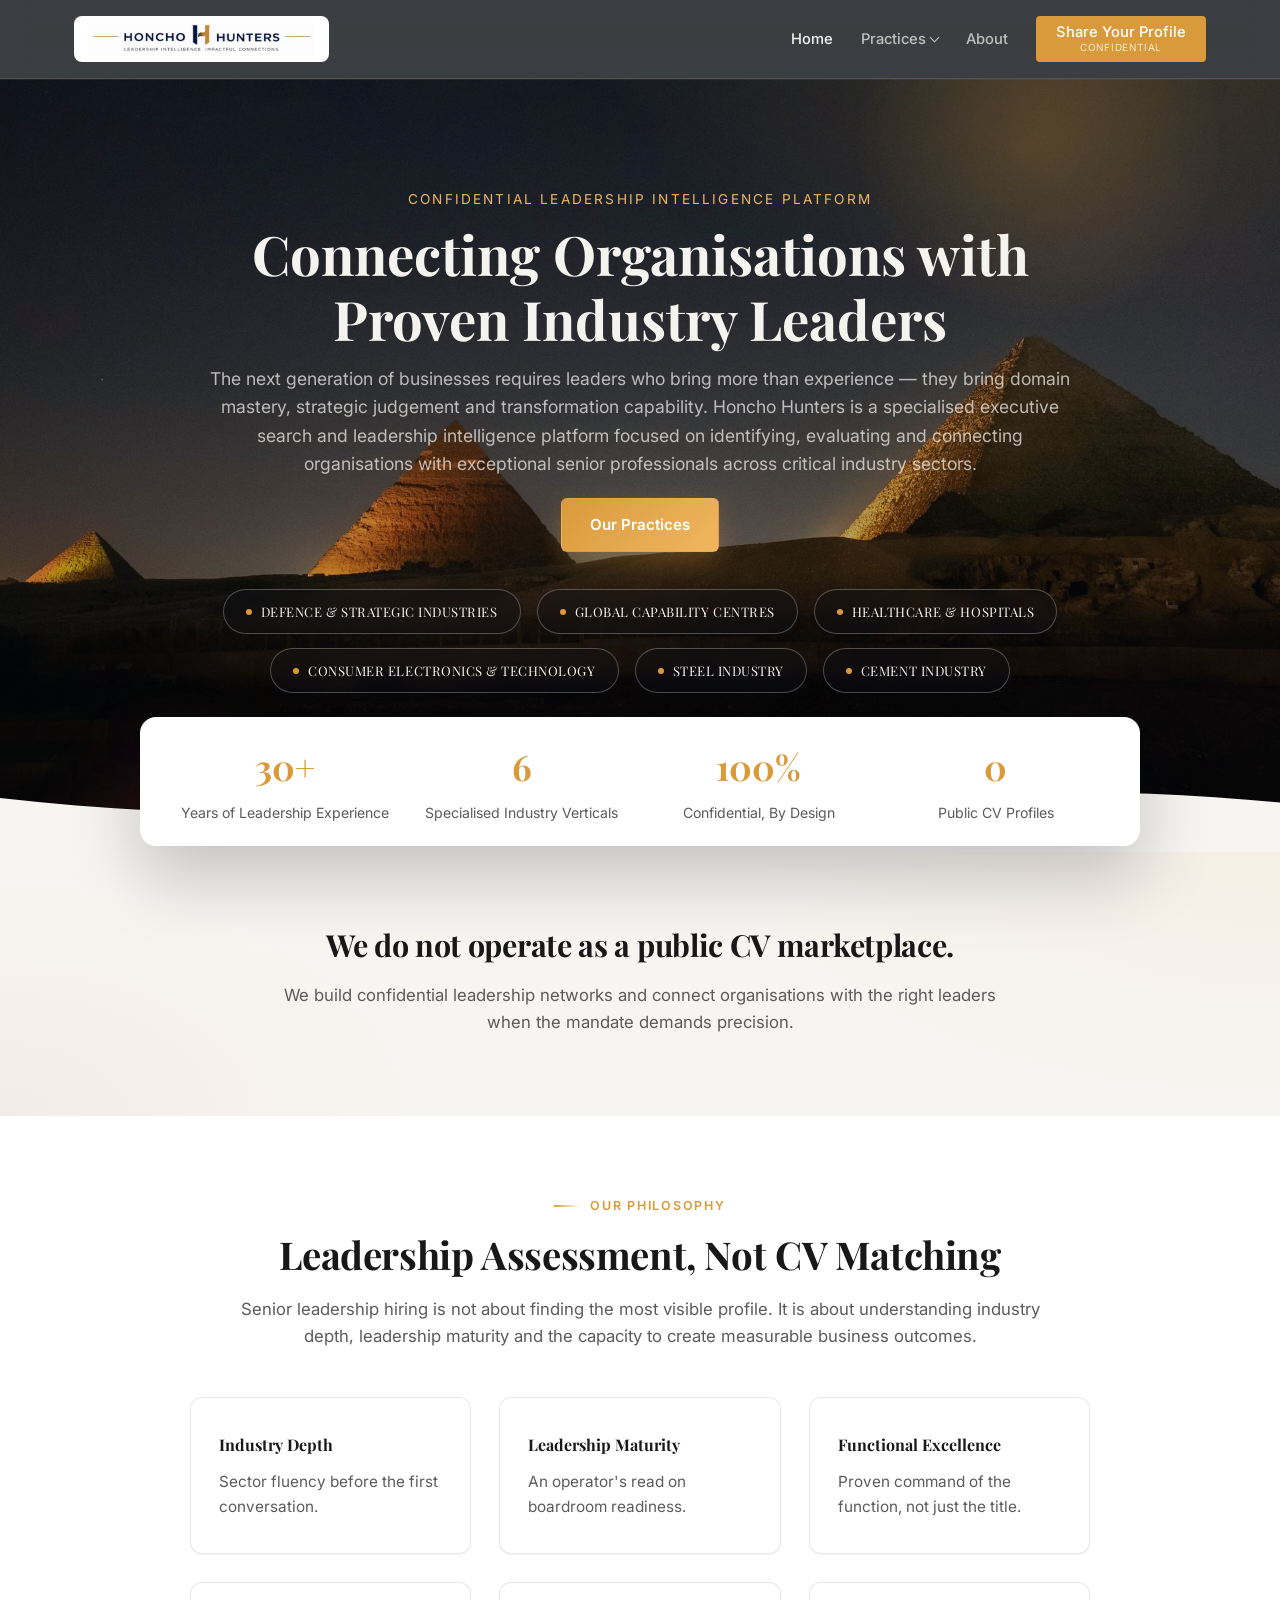
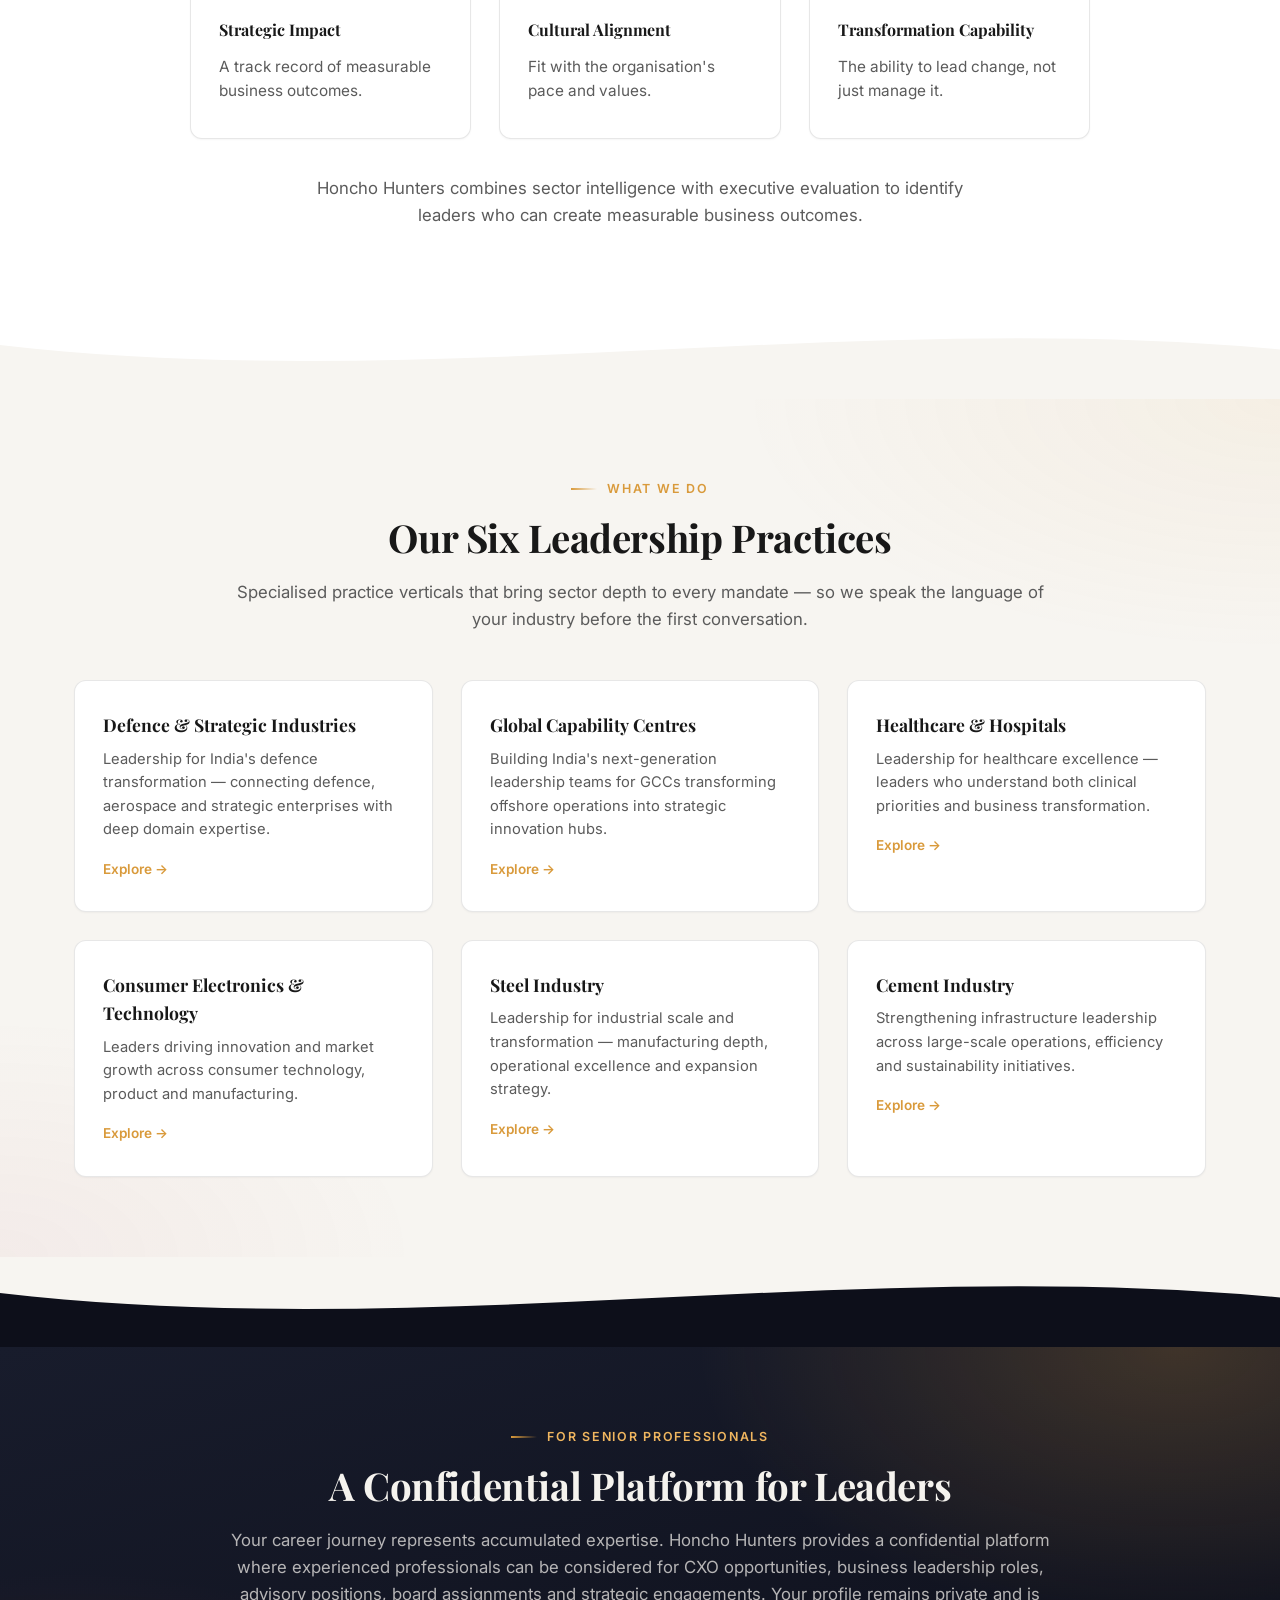
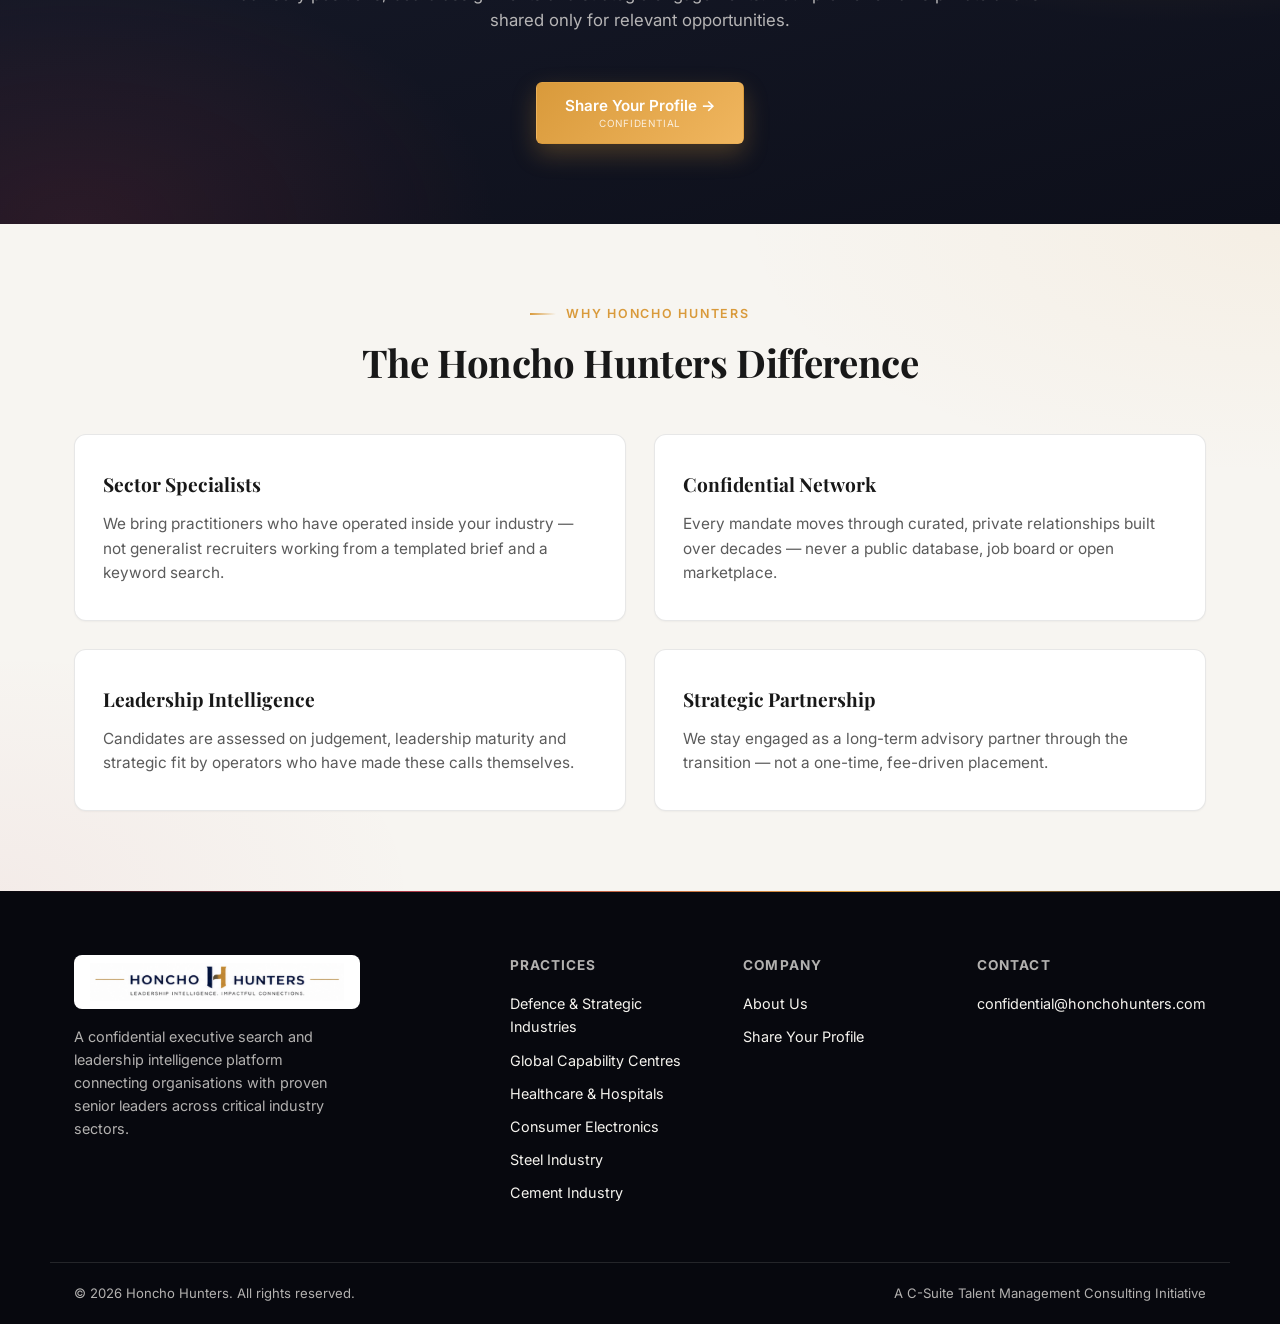
==== index.html @ 1fc9b892 "Shorten title tags and meta descriptions sitewide for SEO Bing Webmaster Tools flagged the homepage " ====
<!DOCTYPE html>
<html lang="en">
<head>
  <meta charset="UTF-8" />
  <meta name="viewport" content="width=device-width, initial-scale=1.0" />
  <link rel="icon" type="image/png" href="/assets/images/favicon.png" />

  <title>Honcho Hunters | Executive Search & Leadership Intelligence</title>
  <meta name="description" content="Confidential executive search connecting organisations with proven senior leaders across Defence, GCC, Healthcare, Consumer Electronics, Steel and Cement." />
  <meta name="robots" content="index, follow" />
  <link rel="canonical" href="https://honchohunters.com/" />

  <meta property="og:type" content="website" />
  <meta property="og:site_name" content="Honcho Hunters" />
  <meta property="og:title" content="Honcho Hunters | Confidential Leadership Intelligence Platform" />
  <meta property="og:description" content="Connecting organisations with proven industry leaders across Defence, GCC, Healthcare, Consumer Electronics, Steel and Cement." />
  <meta property="og:url" content="https://honchohunters.com/" />
  <meta property="og:image" content="https://honchohunters.com/assets/images/logo.png" />
  <meta property="og:locale" content="en_IN" />

  <meta name="twitter:card" content="summary_large_image" />
  <meta name="twitter:title" content="Honcho Hunters | Confidential Leadership Intelligence Platform" />
  <meta name="twitter:description" content="Connecting organisations with proven industry leaders across Defence, GCC, Healthcare, Consumer Electronics, Steel and Cement." />
  <meta name="twitter:image" content="https://honchohunters.com/assets/images/logo.png" />

  <link rel="stylesheet" href="/assets/css/style.css" />
  <link rel="preconnect" href="https://fonts.googleapis.com" />
  <link rel="preconnect" href="https://fonts.gstatic.com" crossorigin />
  <link href="https://fonts.googleapis.com/css2?family=Inter:wght@400;500;600&family=Playfair+Display:wght@700&display=swap" rel="stylesheet" />
  <link rel="preload" as="image" href="/assets/images/Home-bg.jpg" fetchpriority="high" />
</head>
<body>

  <!-- NAV -->
  <nav class="nav" role="navigation" aria-label="Main navigation">
    <div class="nav__inner">
      <a class="nav__logo" href="/"><img src="/assets/images/logo.png" alt="Honcho Hunters — Leadership Intelligence. Impactful Connections." class="nav__logo-img" /></a>
      <ul class="nav__links">
        <li><a href="/" class="is-active">Home</a></li>
        <li class="nav__dropdown">
          <button type="button" class="nav__dropdown-toggle" aria-haspopup="true" aria-expanded="false">Practices</button>
          <ul class="nav__dropdown-menu">
            <li><a href="/defence/">Defence</a></li>
            <li><a href="/gcc/">GCC</a></li>
            <li><a href="/healthcare/">Healthcare</a></li>
            <li><a href="/consumer-electronics/">Consumer Electronics</a></li>
            <li><a href="/steel/">Steel</a></li>
            <li><a href="/cement/">Cement</a></li>
          </ul>
        </li>
        <li><a href="/about/">About</a></li>
        <li><a href="/engage/" class="nav__cta">Share Your Profile<span class="nav__cta-sub">Confidential</span></a></li>
      </ul>
      <button class="nav__hamburger" aria-label="Toggle menu" aria-expanded="false">
        <span></span><span></span><span></span>
      </button>
    </div>
  </nav>

  <!-- HERO -->
  <section class="hero hero--home">
    <div class="hero__bg" style="background-image:url('/assets/images/Home-bg.jpg')"></div>
    <div class="hero__orb hero__orb--1"></div>
    <div class="hero__orb hero__orb--2"></div>
    <div class="container">
      <p class="hero__eyebrow">Confidential Leadership Intelligence Platform</p>
      <h1 class="hero__title">Connecting Organisations with Proven Industry Leaders</h1>
      <p class="hero__subtitle">
        The next generation of businesses requires leaders who bring more than experience — they bring domain mastery, strategic judgement and transformation capability. Honcho Hunters is a specialised executive search and leadership intelligence platform focused on identifying, evaluating and connecting organisations with exceptional senior professionals across critical industry sectors.
      </p>
      <div class="hero__actions">
        <a href="#practices" class="btn btn--primary">Our Practices</a>
      </div>
    </div>
    <span class="divider divider--home-curve"><svg viewBox="0 0 1440 100" preserveAspectRatio="none"><path d="M0,40 C480,95 960,0 1440,45 L1440,100 L0,100 Z"></path></svg></span>
  </section>

  <!-- VERTICALS MARQUEE -->
  <div class="marquee" aria-hidden="true">
    <div class="marquee__track">
      <span>Defence &amp; Strategic Industries</span>
      <span>Global Capability Centres</span>
      <span>Healthcare &amp; Hospitals</span>
      <span>Consumer Electronics &amp; Technology</span>
      <span>Steel Industry</span>
      <span>Cement Industry</span>
    </div>
  </div>

  <!-- HERO STATS BRIDGE -->
  <div class="hero-stats">
    <div class="stats">
      <div>
        <p class="stat__number">30+</p>
        <p class="stat__label">Years of Leadership Experience</p>
      </div>
      <div>
        <p class="stat__number">6</p>
        <p class="stat__label">Specialised Industry Verticals</p>
      </div>
      <div>
        <p class="stat__number">100%</p>
        <p class="stat__label">Confidential, By Design</p>
      </div>
      <div>
        <p class="stat__number">0</p>
        <p class="stat__label">Public CV Profiles</p>
      </div>
    </div>
  </div>

  <!-- POSITIONING STATEMENT -->
  <section class="section section--light">
    <div class="container" style="text-align:center;max-width:780px;">
      <p class="section-title" style="font-size:clamp(1.4rem,2.4vw,1.9rem);">
        We do not operate as a public CV marketplace.
      </p>
      <p class="section-body" style="margin:0 auto;">
        We build confidential leadership networks and connect organisations with the right leaders when the mandate demands precision.
      </p>
    </div>
  </section>

  <!-- PHILOSOPHY -->
  <section class="section section--card">
    <div class="container">
      <div class="section__header center">
        <p class="section-label">Our Philosophy</p>
        <h2 class="section-title">Leadership Assessment, Not CV Matching</h2>
        <p class="section-body" style="margin:0 auto;">
          Senior leadership hiring is not about finding the most visible profile. It is about understanding industry depth, leadership maturity and the capacity to create measurable business outcomes.
        </p>
      </div>
      <div class="grid grid--cols-3" style="max-width:900px;margin:0 auto;">
        <div class="card">
          <p class="card__title" style="font-size:1rem;">Industry Depth</p>
          <p class="card__body">Sector fluency before the first conversation.</p>
        </div>
        <div class="card">
          <p class="card__title" style="font-size:1rem;">Leadership Maturity</p>
          <p class="card__body">An operator's read on boardroom readiness.</p>
        </div>
        <div class="card">
          <p class="card__title" style="font-size:1rem;">Functional Excellence</p>
          <p class="card__body">Proven command of the function, not just the title.</p>
        </div>
        <div class="card">
          <p class="card__title" style="font-size:1rem;">Strategic Impact</p>
          <p class="card__body">A track record of measurable business outcomes.</p>
        </div>
        <div class="card">
          <p class="card__title" style="font-size:1rem;">Cultural Alignment</p>
          <p class="card__body">Fit with the organisation's pace and values.</p>
        </div>
        <div class="card">
          <p class="card__title" style="font-size:1rem;">Transformation Capability</p>
          <p class="card__body">The ability to lead change, not just manage it.</p>
        </div>
      </div>
      <p class="section-body" style="margin:36px auto 0;text-align:center;max-width:700px;">
        Honcho Hunters combines sector intelligence with executive evaluation to identify leaders who can create measurable business outcomes.
      </p>
    </div>
  </section>

  <span class="divider divider--card-to-light"><svg viewBox="0 0 1440 100" preserveAspectRatio="none"><path d="M0,40 C480,95 960,0 1440,45 L1440,100 L0,100 Z"></path></svg></span>

  <!-- SIX PRACTICES -->
  <section class="section section--light" id="practices">
    <div class="container">
      <div class="section__header center">
        <p class="section-label">What We Do</p>
        <h2 class="section-title">Our Six Leadership Practices</h2>
        <p class="section-body" style="margin:0 auto;">
          Specialised practice verticals that bring sector depth to every mandate — so we speak the language of your industry before the first conversation.
        </p>
      </div>
      <div class="grid grid--cols-3">
        <a class="practice-card" href="/defence/">
          <p class="practice-card__title">Defence &amp; Strategic Industries</p>
          <p class="practice-card__body">Leadership for India's defence transformation — connecting defence, aerospace and strategic enterprises with deep domain expertise.</p>
          <span class="practice-card__link">Explore →</span>
        </a>
        <a class="practice-card" href="/gcc/">
          <p class="practice-card__title">Global Capability Centres</p>
          <p class="practice-card__body">Building India's next-generation leadership teams for GCCs transforming offshore operations into strategic innovation hubs.</p>
          <span class="practice-card__link">Explore →</span>
        </a>
        <a class="practice-card" href="/healthcare/">
          <p class="practice-card__title">Healthcare &amp; Hospitals</p>
          <p class="practice-card__body">Leadership for healthcare excellence — leaders who understand both clinical priorities and business transformation.</p>
          <span class="practice-card__link">Explore →</span>
        </a>
        <a class="practice-card" href="/consumer-electronics/">
          <p class="practice-card__title">Consumer Electronics &amp; Technology</p>
          <p class="practice-card__body">Leaders driving innovation and market growth across consumer technology, product and manufacturing.</p>
          <span class="practice-card__link">Explore →</span>
        </a>
        <a class="practice-card" href="/steel/">
          <p class="practice-card__title">Steel Industry</p>
          <p class="practice-card__body">Leadership for industrial scale and transformation — manufacturing depth, operational excellence and expansion strategy.</p>
          <span class="practice-card__link">Explore →</span>
        </a>
        <a class="practice-card" href="/cement/">
          <p class="practice-card__title">Cement Industry</p>
          <p class="practice-card__body">Strengthening infrastructure leadership across large-scale operations, efficiency and sustainability initiatives.</p>
          <span class="practice-card__link">Explore →</span>
        </a>
      </div>
    </div>
  </section>

  <span class="divider divider--light-to-dark"><svg viewBox="0 0 1440 100" preserveAspectRatio="none"><path d="M0,40 C480,95 960,0 1440,45 L1440,100 L0,100 Z"></path></svg></span>

  <!-- FOR SENIOR PROFESSIONALS -->
  <section class="section section--dark color_dark">
    <div class="container">
      <div class="section__header center">
        <p class="section-label">For Senior Professionals</p>
        <h2 class="section-title">A Confidential Platform for Leaders</h2>
        <p class="section-body" style="margin:0 auto;">
          Your career journey represents accumulated expertise. Honcho Hunters provides a confidential platform where experienced professionals can be considered for CXO opportunities, business leadership roles, advisory positions, board assignments and strategic engagements. Your profile remains private and is shared only for relevant opportunities.
        </p>
      </div>
      <div style="text-align:center;">
        <a href="/engage/" class="btn btn--primary btn--stacked">Share Your Profile →<span class="btn__sub">Confidential</span></a>
      </div>
    </div>
  </section>

  <!-- DIFFERENCE -->
  <section class="section section--light">
    <div class="container">
      <div class="section__header center">
        <p class="section-label">Why Honcho Hunters</p>
        <h2 class="section-title">The Honcho Hunters Difference</h2>
      </div>
      <div class="grid grid--cols-2">
        <div class="card">
          <p class="card__title">Sector Specialists</p>
          <p class="card__body">We bring practitioners who have operated inside your industry — not generalist recruiters working from a templated brief and a keyword search.</p>
        </div>
        <div class="card">
          <p class="card__title">Confidential Network</p>
          <p class="card__body">Every mandate moves through curated, private relationships built over decades — never a public database, job board or open marketplace.</p>
        </div>
        <div class="card">
          <p class="card__title">Leadership Intelligence</p>
          <p class="card__body">Candidates are assessed on judgement, leadership maturity and strategic fit by operators who have made these calls themselves.</p>
        </div>
        <div class="card">
          <p class="card__title">Strategic Partnership</p>
          <p class="card__body">We stay engaged as a long-term advisory partner through the transition — not a one-time, fee-driven placement.</p>
        </div>
      </div>
    </div>
  </section>

  <!-- FOOTER -->
  <footer class="footer">
    <div class="footer__inner">
      <div class="footer__brand">
        <a class="nav__logo" href="/"><img src="/assets/images/logo.png" alt="Honcho Hunters — Leadership Intelligence. Impactful Connections." class="nav__logo-img" /></a>
        <p>A confidential executive search and leadership intelligence platform connecting organisations with proven senior leaders across critical industry sectors.</p>
      </div>
      <div class="footer__col">
        <h4>Practices</h4>
        <ul>
          <li><a href="/defence/">Defence &amp; Strategic Industries</a></li>
          <li><a href="/gcc/">Global Capability Centres</a></li>
          <li><a href="/healthcare/">Healthcare &amp; Hospitals</a></li>
          <li><a href="/consumer-electronics/">Consumer Electronics</a></li>
          <li><a href="/steel/">Steel Industry</a></li>
          <li><a href="/cement/">Cement Industry</a></li>
        </ul>
      </div>
      <div class="footer__col">
        <h4>Company</h4>
        <ul>
          <li><a href="/about/">About Us</a></li>
          <li><a href="/engage/">Share Your Profile</a></li>
        </ul>
      </div>
      <div class="footer__col">
        <h4>Contact</h4>
        <ul>
          <li><a href="mailto:confidential@honchohunters.com">confidential@honchohunters.com</a></li>
        </ul>
      </div>
    </div>
    <div class="footer__bottom">
      <span>&copy; 2026 Honcho Hunters. All rights reserved.</span>
      <span>A C-Suite Talent Management Consulting Initiative</span>
    </div>
  </footer>

  <script src="/assets/js/main.js"></script>

  <script type="application/ld+json">
  {
    "@context": "https://schema.org",
    "@type": "EmploymentAgency",
    "@id": "https://honchohunters.com/#organization",
    "name": "Honcho Hunters",
    "description": "Confidential executive search and leadership intelligence platform connecting organisations with proven senior leaders across Defence, GCC, Healthcare, Consumer Electronics, Steel and Cement.",
    "url": "https://honchohunters.com",
    "logo": "https://honchohunters.com/assets/images/logo.png",
    "image": "https://honchohunters.com/assets/images/logo.png",
    "email": "confidential@honchohunters.com",
    "areaServed": {
      "@type": "Country",
      "name": "India"
    },
    "parentOrganization": {
      "@type": "Organization",
      "name": "CSuite Talent Management Consulting"
    },
    "knowsAbout": [
      "Defence & Strategic Industries", "Global Capability Centres", "Healthcare & Hospitals",
      "Consumer Electronics & Technology", "Steel Industry", "Cement Industry"
    ],
    "serviceType": [
      "Executive Search", "Leadership Intelligence", "Confidential Leadership Search",
      "Defence Leadership Search", "GCC Leadership Search", "Healthcare Leadership Search",
      "Consumer Electronics Leadership Search", "Steel Industry Leadership Search", "Cement Industry Leadership Search"
    ]
  }
  </script>
</body>
</html>
---- assets/css/style.css ----
/* ===== Reset & base ===== */
* { box-sizing: border-box; margin: 0; padding: 0; }

:root {
  --bg-dark: #0d0f1a;
  --bg-dark-2: #181c2c;
  --bg-darker: #07080e;
  --bg-light: #f7f5f1;
  --bg-card: #ffffff;
  --accent: #d99a3b;
  --accent-light: #f0b65f;
  --accent-deep: #b9762a;
  --accent-2: #b23a48;
  --accent-2-light: #d65a68;
  --accent-glow: rgba(217, 154, 59, 0.22);
  --accent-2-glow: rgba(178, 58, 72, 0.16);
  --text-light: #f5f3ee;
  --text-muted-light: rgba(245, 243, 238, 0.72);
  --text-dark: #181818;
  --text-muted-dark: #5b5b5b;
  --border-dark: rgba(245, 243, 238, 0.12);
  --border-light: rgba(24, 24, 24, 0.1);
  --serif: 'Playfair Display', serif;
  --sans: 'Inter', sans-serif;
}

html { scroll-behavior: smooth; }

body {
  font-family: var(--sans);
  color: var(--text-dark);
  background: var(--bg-light);
  line-height: 1.6;
  -webkit-font-smoothing: antialiased;
}

a { color: inherit; text-decoration: none; }
ul { list-style: none; }
img { max-width: 100%; display: block; }

.container {
  max-width: 1180px;
  margin: 0 auto;
  padding: 0 24px;
}

.section-label {
  display: flex;
  align-items: center;
  gap: 10px;
  font-size: 0.78rem;
  letter-spacing: 0.14em;
  text-transform: uppercase;
  color: var(--accent);
  font-weight: 600;
  margin-bottom: 14px;
}

.section-label::before {
  content: '';
  width: 26px;
  height: 2px;
  flex-shrink: 0;
  background: linear-gradient(90deg, var(--accent), transparent);
}

.section__header.center .section-label { justify-content: center; }

.section-title {
  font-family: var(--serif);
  font-size: clamp(1.8rem, 3vw, 2.6rem);
  font-weight: 700;
  line-height: 1.25;
  letter-spacing: -0.01em;
  margin-bottom: 18px;
  text-wrap: balance;
}

.section-body {
  font-size: 1.05rem;
  color: var(--text-muted-dark);
  max-width: 820px;
}

.color_dark .section-body,
.color_dark .section-label,
.color_dark .section-title { color: var(--text-light); }
.color_dark .section-label { color: var(--accent-light); }
.color_dark .section-body { color: var(--text-muted-light); }

/* ===== Buttons ===== */
.btn {
  display: inline-flex;
  align-items: center;
  gap: 8px;
  padding: 14px 28px;
  border-radius: 6px;
  font-weight: 600;
  font-size: 0.95rem;
  border: 1px solid transparent;
  cursor: pointer;
  transition: transform 0.25s ease, box-shadow 0.25s ease, background 0.25s ease, color 0.25s ease;
}

.btn--primary {
  background: linear-gradient(135deg, var(--accent), var(--accent-light));
  color: #fff;
  box-shadow: 0 10px 24px rgba(217, 154, 59, 0.28);
}
.btn--primary:hover {
  background: linear-gradient(135deg, var(--accent-light), var(--accent));
  box-shadow: 0 14px 32px rgba(217, 154, 59, 0.4);
  transform: translateY(-2px);
}

.btn--outline { border-color: var(--text-dark); color: var(--text-dark); }
.btn--outline:hover { background: var(--text-dark); color: #fff; transform: translateY(-2px); }

.btn--outline-light { border-color: rgba(243, 241, 236, 0.4); color: var(--text-light); }
.btn--outline-light:hover { background: var(--text-light); color: var(--bg-dark); border-color: var(--text-light); transform: translateY(-2px); }

.btn--white { background: var(--text-light); color: var(--bg-dark); }
.btn--white:hover { background: var(--accent-light); color: #fff; transform: translateY(-2px); box-shadow: 0 14px 32px rgba(217, 154, 59, 0.35); }

.btn--stacked { flex-direction: column; gap: 2px; line-height: 1.2; }

.btn__sub {
  font-size: 0.62rem;
  font-weight: 400;
  letter-spacing: 0.08em;
  text-transform: uppercase;
  opacity: 0.8;
}

/* ===== Nav ===== */
.nav {
  position: sticky;
  top: 0;
  z-index: 100;
  background: rgba(18, 21, 27, 0.82);
  backdrop-filter: blur(14px) saturate(160%);
  -webkit-backdrop-filter: blur(14px) saturate(160%);
  border-bottom: 1px solid var(--border-dark);
  box-shadow: 0 1px 0 rgba(217, 154, 59, 0.1);
}

.nav__inner {
  max-width: 1180px;
  margin: 0 auto;
  padding: 16px 24px;
  display: flex;
  align-items: center;
  justify-content: space-between;
}

.nav__logo {
  display: inline-flex;
  align-items: center;
  background: #fff;
  padding: 6px 14px;
  border-radius: 8px;
}

.nav__logo-img {
  display: block;
  height: 34px;
  width: auto;
}

.footer__brand .nav__logo {
  padding: 8px 16px;
}

.footer__brand .nav__logo-img {
  height: 38px;
}

.nav__links {
  display: flex;
  align-items: center;
  gap: 28px;
}

.nav__links a {
  color: var(--text-muted-light);
  font-size: 0.92rem;
  font-weight: 500;
  transition: color 0.2s;
}

.nav__links a:hover,
.nav__links a.is-active { color: var(--text-light); }

.nav__cta {
  display: flex;
  flex-direction: column;
  align-items: center;
  background: var(--accent);
  color: #fff !important;
  padding: 8px 20px;
  border-radius: 4px;
  line-height: 1.2;
}

.nav__cta-sub {
  font-size: 0.62rem;
  font-weight: 400;
  letter-spacing: 0.08em;
  text-transform: uppercase;
  opacity: 0.8;
}

.nav__cta:hover { background: var(--accent-light); }

.nav__dropdown { position: relative; }

.nav__dropdown-toggle {
  display: flex;
  align-items: center;
  gap: 5px;
  background: none;
  border: none;
  padding: 0;
  font-family: inherit;
  color: var(--text-muted-light);
  font-size: 0.92rem;
  font-weight: 500;
  cursor: pointer;
  transition: color 0.2s;
}

.nav__dropdown-toggle::after {
  content: "";
  width: 6px;
  height: 6px;
  margin-top: -3px;
  border-right: 1.5px solid currentColor;
  border-bottom: 1.5px solid currentColor;
  transform: rotate(45deg);
}

.nav__dropdown-toggle:hover,
.nav__dropdown-toggle.is-active { color: var(--text-light); }

.nav__dropdown-menu {
  display: none;
  flex-direction: column;
  position: absolute;
  top: 100%;
  left: 0;
  margin-top: 14px;
  min-width: 220px;
  padding: 8px;
  background: var(--bg-dark);
  border: 1px solid var(--border-dark);
  border-radius: 6px;
  box-shadow: 0 12px 28px rgba(0, 0, 0, 0.35);
}

.nav__dropdown-menu a {
  display: block;
  padding: 9px 12px;
  border-radius: 4px;
  white-space: nowrap;
}

.nav__dropdown-menu a:hover,
.nav__dropdown-menu a.is-active { background: rgba(255, 255, 255, 0.07); }

.nav__dropdown:hover .nav__dropdown-menu,
.nav__dropdown:focus-within .nav__dropdown-menu,
.nav__dropdown.is-open .nav__dropdown-menu { display: flex; }

.nav__hamburger {
  display: none;
  flex-direction: column;
  gap: 5px;
  background: none;
  border: none;
  cursor: pointer;
  padding: 4px;
}

.nav__hamburger span {
  width: 24px;
  height: 2px;
  background: var(--text-light);
}

/* ===== Hero ===== */
.hero {
  background:
    radial-gradient(900px 520px at 88% -10%, var(--accent-glow), transparent 60%),
    radial-gradient(800px 480px at -8% 112%, var(--accent-2-glow), transparent 60%),
    linear-gradient(165deg, var(--bg-dark-2), var(--bg-dark) 55%, var(--bg-darker));
  color: var(--text-light);
  padding: 110px 24px 90px;
  text-align: center;
  position: relative;
  overflow: hidden;
  isolation: isolate;
}

.hero::before {
  content: '';
  position: absolute;
  inset: 0;
  background-image: radial-gradient(circle, rgba(243, 241, 236, 0.07) 1px, transparent 1px);
  background-size: 30px 30px;
  mask-image: linear-gradient(180deg, black, transparent 75%);
  -webkit-mask-image: linear-gradient(180deg, black, transparent 75%);
  pointer-events: none;
  z-index: 0;
}

.hero__bg {
  position: absolute;
  inset: 0;
  z-index: 0;
  background-size: cover;
  background-position: center;
  background-repeat: no-repeat;
}

.hero__bg::after {
  content: '';
  position: absolute;
  inset: 0;
  background:
    radial-gradient(900px 520px at 88% -10%, var(--accent-glow), transparent 60%),
    linear-gradient(165deg, rgba(13, 15, 26, 0.88), rgba(13, 15, 26, 0.74) 55%, rgba(7, 8, 14, 0.92));
}

.hero--home .hero__bg::after {
  background:
    radial-gradient(900px 520px at 88% -10%, var(--accent-glow), transparent 60%),
    linear-gradient(165deg, rgba(13, 15, 26, 0.4), rgba(13, 15, 26, 0.26) 55%, rgba(7, 8, 14, 0.52));
}

.hero .container { position: relative; z-index: 1; }

.hero__eyebrow {
  font-size: 0.85rem;
  letter-spacing: 0.16em;
  text-transform: uppercase;
  color: var(--accent-light);
  margin-bottom: 10px;
}

.hero__title {
  font-family: var(--serif);
  font-size: clamp(2.1rem, 4.5vw, 3.4rem);
  font-weight: 700;
  max-width: 880px;
  margin: 0 auto 14px;
  line-height: 1.2;
}

.hero__subtitle {
  font-size: 1.1rem;
  color: var(--text-muted-light);
  max-width: 860px;
  margin: 0 auto 20px;
}

.hero__actions {
  display: flex;
  gap: 16px;
  justify-content: center;
  flex-wrap: wrap;
}

.hero--page {
  padding: 90px 24px 70px;
  text-align: left;
}

.hero--page .hero__title,
.hero--page .hero__subtitle { margin-left: 0; }

.hero--home { padding-bottom: 300px; }

.hero__orb {
  position: absolute;
  border-radius: 50%;
  filter: blur(2px);
  pointer-events: none;
  z-index: 0;
}
.hero__orb--1 {
  width: 380px;
  height: 380px;
  top: -130px;
  right: 4%;
  background: radial-gradient(circle, var(--accent-glow), transparent 70%);
  animation: orbDrift1 16s ease-in-out infinite alternate;
}
.hero__orb--2 {
  width: 320px;
  height: 320px;
  bottom: -150px;
  left: 2%;
  background: radial-gradient(circle, var(--accent-2-glow), transparent 70%);
  animation: orbDrift2 20s ease-in-out infinite alternate;
}

@keyframes orbDrift1 {
  from { transform: translate(0, 0) scale(1); }
  to { transform: translate(-44px, 32px) scale(1.14); }
}
@keyframes orbDrift2 {
  from { transform: translate(0, 0) scale(1); }
  to { transform: translate(34px, -24px) scale(1.1); }
}

/* ===== Hero stats bridge (home page) ===== */
.hero-stats {
  position: relative;
  z-index: 2;
  max-width: 1000px;
  margin: 0 auto 0;
  background: var(--bg-card);
  border-radius: 16px;
  box-shadow: 0 30px 70px rgba(13, 15, 26, 0.22);
  padding: 22px 40px;
}

/* ===== Verticals strip (home page) ===== */
.marquee {
  padding: 20px 24px 24px;
  margin-top: -283px;
  position: relative;
  z-index: 1;
}
.marquee__track {
  display: flex;
  flex-wrap: wrap;
  align-items: center;
  justify-content: center;
  gap: 14px 16px;
  max-width: 1080px;
  margin: 0 auto;
}
.marquee__track span {
  display: inline-flex;
  align-items: center;
  gap: 9px;
  font-family: var(--serif);
  font-size: 0.82rem;
  letter-spacing: 0.04em;
  text-transform: uppercase;
  color: var(--text-light);
  white-space: nowrap;
  padding: 11px 22px;
  border: 1px solid rgba(245, 243, 238, 0.28);
  border-radius: 999px;
  background: rgba(13, 15, 26, 0.42);
  backdrop-filter: blur(8px) saturate(140%);
  -webkit-backdrop-filter: blur(8px) saturate(140%);
  box-shadow: 0 6px 18px rgba(7, 8, 14, 0.25);
  transition: border-color 0.25s ease, background 0.25s ease, transform 0.25s ease;
}
.marquee__track span::before {
  content: '';
  width: 6px;
  height: 6px;
  border-radius: 50%;
  background: var(--accent);
  flex: none;
}
.marquee__track span:hover {
  border-color: var(--accent);
  background: rgba(217, 154, 59, 0.08);
  transform: translateY(-2px);
}

@keyframes fadeUp {
  from { opacity: 0; transform: translateY(20px); }
  to { opacity: 1; transform: translateY(0); }
}

.hero__eyebrow,
.page-tag,
.hero__title,
.hero__subtitle,
.hero__actions {
  animation: fadeUp 0.8s ease both;
}
.hero__title { animation-delay: 0.08s; }
.hero__subtitle { animation-delay: 0.18s; }
.hero__actions { animation-delay: 0.28s; }

/* ===== Shape divider ===== */
.divider {
  display: block;
  width: 100%;
  height: 90px;
  line-height: 0;
}

.divider svg { width: 100%; height: 100%; display: block; }

.divider--light-to-dark { background: var(--bg-light); }
.divider--light-to-dark svg path { fill: var(--bg-dark); }

.divider--dark-to-light { background: var(--bg-dark); }
.divider--dark-to-light svg path { fill: var(--bg-light); }

.divider--light-to-card { background: var(--bg-light); }
.divider--light-to-card svg path { fill: var(--bg-card); }

.divider--card-to-light { background: var(--bg-card); }
.divider--card-to-light svg path { fill: var(--bg-light); }

.divider--dark-to-dark { background: var(--bg-darker); }
.divider--dark-to-dark svg path { fill: var(--bg-dark); }

.divider--card-to-dark { background: var(--bg-card); }
.divider--card-to-dark svg path { fill: var(--bg-dark); }

.divider--flip { transform: scaleX(-1); }

.divider--home-curve {
  background: transparent;
  position: absolute;
  left: 0;
  right: 0;
  bottom: 0;
  z-index: 1;
}
.divider--home-curve svg path { fill: var(--bg-light); }

/* ===== Generic section ===== */
.section { padding: 80px 0; }
.section--card { background: var(--bg-card); }
.section--dark {
  background:
    radial-gradient(800px 460px at 92% 0%, var(--accent-glow), transparent 60%),
    radial-gradient(700px 420px at 6% 100%, var(--accent-2-glow), transparent 60%),
    linear-gradient(165deg, var(--bg-dark-2), var(--bg-dark));
  color: var(--text-light);
}
.section--light {
  background:
    radial-gradient(900px 420px at 100% 0%, rgba(217, 154, 59, 0.07), transparent 60%),
    radial-gradient(700px 400px at 0% 100%, rgba(178, 58, 72, 0.05), transparent 60%),
    var(--bg-light);
}

.section__header { max-width: 860px; margin-bottom: 48px; }
.section__header.center { margin-left: auto; margin-right: auto; text-align: center; }

/* ===== Cards grid ===== */
.grid {
  display: grid;
  gap: 28px;
  grid-template-columns: repeat(auto-fit, minmax(260px, 1fr));
}

.grid--cols-2 { grid-template-columns: repeat(2, 1fr); }
.grid--cols-3 { grid-template-columns: repeat(3, 1fr); }
.grid--cols-4 { grid-template-columns: repeat(4, 1fr); }
.grid--cols-5 { grid-template-columns: repeat(5, 1fr); }

.card {
  position: relative;
  display: flex;
  flex-direction: column;
  background: var(--bg-card);
  border: 1px solid var(--border-light);
  border-radius: 12px;
  padding: 34px 28px;
  overflow: hidden;
  box-shadow: 0 1px 2px rgba(0, 0, 0, 0.04);
  transition: transform 0.35s cubic-bezier(.2,.8,.2,1), box-shadow 0.35s ease, border-color 0.3s ease;
}

.card::before {
  content: '';
  position: absolute;
  top: 0; left: 0; right: 0;
  height: 3px;
  background: linear-gradient(90deg, var(--accent-2), var(--accent), var(--accent-light));
  transform: scaleX(0);
  transform-origin: left;
  transition: transform 0.35s ease;
}

.card:hover::before { transform: scaleX(1); }

.card:hover {
  transform: translateY(-6px);
  box-shadow: 0 24px 48px rgba(0,0,0,0.12);
  border-color: rgba(217, 154, 59, 0.35);
}

.card__title {
  font-family: var(--serif);
  font-size: 1.2rem;
  font-weight: 700;
  margin-bottom: 12px;
}

.card__body {
  color: var(--text-muted-dark);
  font-size: 0.96rem;
}

.section--dark .card {
  background: rgba(255,255,255,0.04);
  border-color: var(--border-dark);
  box-shadow: none;
}

.section--dark .card:hover {
  border-color: rgba(217, 154, 59, 0.4);
  box-shadow: 0 24px 48px rgba(0,0,0,0.4);
}

.section--dark .card__body { color: var(--text-muted-light); }

.card-link {
  display: inline-block;
  margin-top: 20px;
  color: var(--accent);
  font-weight: 600;
  font-size: 0.92rem;
}

/* ===== Tag cloud (compact label lists — industries, segments, opportunities) ===== */
.tag-cloud {
  display: flex;
  flex-wrap: wrap;
  justify-content: center;
  gap: 12px;
  max-width: 980px;
  margin: 0 auto;
  list-style: none;
  padding: 0;
}
.tag-chip {
  display: inline-flex;
  align-items: center;
  gap: 9px;
  font-family: var(--serif);
  font-weight: 600;
  font-size: 0.92rem;
  color: var(--text-dark);
  background: var(--bg-card);
  border: 1px solid var(--border-light);
  border-radius: 10px;
  padding: 13px 20px;
  transition: border-color 0.25s ease, transform 0.25s ease, box-shadow 0.25s ease;
}
.tag-chip::before {
  content: '';
  width: 6px;
  height: 6px;
  border-radius: 50%;
  background: var(--accent);
  flex: none;
}
.tag-chip:hover {
  border-color: var(--accent);
  transform: translateY(-2px);
  box-shadow: 0 14px 28px rgba(0, 0, 0, 0.08);
}
.section--dark .tag-chip {
  color: var(--text-light);
  background: rgba(245, 243, 238, 0.04);
  border-color: var(--border-dark);
}
.section--dark .tag-chip:hover {
  border-color: rgba(217, 154, 59, 0.45);
  box-shadow: 0 18px 36px rgba(0, 0, 0, 0.4);
}

/* practice/segment list inside card */
.card__list { margin-top: 16px; }
.card__list li {
  position: relative;
  padding-left: 18px;
  margin-bottom: 8px;
  font-size: 0.94rem;
  color: var(--text-muted-dark);
}
.card__list li::before {
  content: '';
  position: absolute;
  left: 0;
  top: 0.6em;
  width: 6px;
  height: 6px;
  background: var(--accent);
  border-radius: 50%;
}
.section--dark .card__list li { color: var(--text-muted-light); }

.card__focus {
  margin-top: auto;
  padding-top: 14px;
  border-top: 1px solid var(--border-light);
  font-size: 0.85rem;
  color: var(--accent);
  font-weight: 600;
}
.section--dark .card__focus { border-color: var(--border-dark); }

/* ===== Checklist (for organisations / why us) ===== */
.checklist li {
  position: relative;
  padding-left: 32px;
  margin-bottom: 14px;
  font-size: 1rem;
}
.checklist li::before {
  content: '\2713';
  position: absolute;
  left: 0;
  top: -1px;
  width: 20px;
  height: 20px;
  display: inline-flex;
  align-items: center;
  justify-content: center;
  background: rgba(217, 154, 59, 0.12);
  border-radius: 50%;
  color: var(--accent);
  font-size: 0.68rem;
  font-weight: 700;
}

/* ===== Process steps (vertical numbered stepper) ===== */
.process-steps {
  list-style: none;
  margin: 0;
  padding: 0;
  counter-reset: process-step;
}
.process-steps li {
  position: relative;
  padding: 0 0 28px 48px;
  font-weight: 600;
  font-size: 1rem;
}
.process-steps li:last-child { padding-bottom: 0; }
.process-steps li::before {
  counter-increment: process-step;
  content: counter(process-step);
  position: absolute;
  left: 0;
  top: -4px;
  width: 30px;
  height: 30px;
  display: inline-flex;
  align-items: center;
  justify-content: center;
  background: rgba(217, 154, 59, 0.12);
  border-radius: 50%;
  color: var(--accent);
  font-size: 0.8rem;
  font-weight: 700;
}
.process-steps li::after {
  content: '';
  position: absolute;
  left: 14px;
  top: 26px;
  bottom: 0;
  width: 1px;
  background: var(--border-light);
}
.process-steps li:last-child::after { display: none; }
.section--dark .process-steps li::after { background: var(--border-dark); }

/* ===== Practice link cards (home page grid linking to verticals) ===== */
.practice-card {
  position: relative;
  display: block;
  background: var(--bg-card);
  border: 1px solid var(--border-light);
  border-radius: 12px;
  padding: 30px 28px;
  overflow: hidden;
  box-shadow: 0 1px 2px rgba(0, 0, 0, 0.04);
  transition: transform 0.35s cubic-bezier(.2,.8,.2,1), box-shadow 0.35s ease, border-color 0.3s ease;
}
.practice-card::before {
  content: '';
  position: absolute;
  top: 0; left: 0; right: 0;
  height: 3px;
  background: linear-gradient(90deg, var(--accent-2), var(--accent), var(--accent-light));
  transform: scaleX(0);
  transform-origin: left;
  transition: transform 0.35s ease;
}
.practice-card::after {
  content: '\2192';
  position: absolute;
  top: 30px;
  right: 28px;
  font-size: 1.1rem;
  color: var(--accent);
  opacity: 0;
  transform: translateX(-6px);
  transition: opacity 0.3s ease, transform 0.3s ease;
}
.practice-card:hover::before { transform: scaleX(1); }
.practice-card:hover::after { opacity: 1; transform: translateX(0); }
.practice-card:hover {
  transform: translateY(-6px);
  border-color: rgba(217, 154, 59, 0.4);
  box-shadow: 0 24px 48px rgba(0,0,0,0.12);
}
.practice-card__title {
  font-family: var(--serif);
  font-weight: 700;
  font-size: 1.1rem;
  margin-bottom: 8px;
  padding-right: 24px;
}
.practice-card__body {
  font-size: 0.92rem;
  color: var(--text-muted-dark);
  margin-bottom: 14px;
}
.practice-card__link {
  font-size: 0.85rem;
  font-weight: 600;
  color: var(--accent);
}

/* ===== Process steps ===== */
.process__steps {
  display: flex;
  flex-wrap: wrap;
  gap: 24px;
  position: relative;
}

.step {
  flex: 1 1 180px;
  background: var(--bg-card);
  border-radius: 10px;
  border: 1px solid var(--border-light);
  padding: 26px 22px;
  transition: transform 0.3s ease, box-shadow 0.3s ease, border-color 0.3s ease;
}

.step:hover {
  transform: translateY(-4px);
  box-shadow: 0 16px 32px rgba(0,0,0,0.08);
  border-color: rgba(217, 154, 59, 0.35);
}

.step--active { border-color: var(--accent); }

.step__number {
  font-family: var(--serif);
  font-size: 1.6rem;
  font-weight: 700;
  color: var(--accent);
  margin-bottom: 10px;
}

.step__title {
  font-size: 1.02rem;
  font-weight: 700;
  margin-bottom: 8px;
}

.step__body {
  font-size: 0.9rem;
  color: var(--text-muted-dark);
}

.process-flow {
  display: flex;
  flex-wrap: wrap;
  align-items: center;
  gap: 10px;
  font-weight: 600;
  font-size: 0.95rem;
}
.process-flow__arrow { color: var(--accent); font-weight: 700; }

/* ===== Stats ===== */
.stats {
  display: grid;
  grid-template-columns: repeat(auto-fit, minmax(160px, 1fr));
  gap: 28px;
  text-align: center;
}
.stat__number {
  font-family: var(--serif);
  font-size: 2.2rem;
  font-weight: 700;
  color: var(--accent);
}
.section--dark .stat__number { color: var(--accent-light); }
.stat__label {
  font-size: 0.88rem;
  color: var(--text-muted-dark);
  margin-top: 6px;
}
.section--dark .stat__label { color: var(--text-muted-light); }

/* ===== CTA banner ===== */
.cta-banner {
  background:
    radial-gradient(900px 460px at 12% 0%, var(--accent-glow), transparent 60%),
    radial-gradient(800px 460px at 88% 100%, var(--accent-2-glow), transparent 60%),
    linear-gradient(165deg, var(--bg-dark-2), var(--bg-darker));
  color: var(--text-light);
  padding: 90px 0;
  text-align: center;
  position: relative;
}
.cta-banner .section-title,
.cta-banner .section-label { color: var(--text-light); }
.cta-banner .section-label { color: var(--accent-light); justify-content: center; }
.cta-banner .section-body { margin: 0 auto 32px; color: var(--text-muted-light); }

/* ===== Footer ===== */
.footer { position: relative; background: var(--bg-darker); color: var(--text-light); padding-top: 64px; }
.footer::before {
  content: '';
  position: absolute;
  top: 0; left: 0; right: 0;
  height: 1px;
  background: linear-gradient(90deg, transparent, var(--accent-2), var(--accent), transparent);
}
.footer__inner {
  max-width: 1180px;
  margin: 0 auto;
  padding: 0 24px 48px;
  display: grid;
  grid-template-columns: 2fr 1fr 1fr 1fr;
  gap: 32px;
}
.footer__brand p {
  margin-top: 16px;
  font-size: 0.9rem;
  color: var(--text-muted-light);
  max-width: 280px;
}
.footer__col h4 {
  font-size: 0.85rem;
  text-transform: uppercase;
  letter-spacing: 0.08em;
  margin-bottom: 16px;
  color: var(--text-muted-light);
}
.footer__col li { margin-bottom: 10px; font-size: 0.9rem; }
.footer__col a:hover { color: var(--accent-light); }
.footer__bottom {
  border-top: 1px solid var(--border-dark);
  padding: 20px 24px;
  max-width: 1180px;
  margin: 0 auto;
  display: flex;
  justify-content: space-between;
  flex-wrap: wrap;
  gap: 10px;
  font-size: 0.82rem;
  color: var(--text-muted-light);
}

/* ===== Form (Engage Us) ===== */
.form-card {
  background: var(--bg-card);
  border: 1px solid var(--border-light);
  border-radius: 14px;
  padding: 40px;
  box-shadow: 0 24px 60px rgba(0,0,0,0.06);
}
.form-row { margin-bottom: 20px; }
.form-row label {
  display: block;
  font-size: 0.85rem;
  font-weight: 600;
  margin-bottom: 8px;
}
.form-row input,
.form-row select,
.form-row textarea {
  width: 100%;
  padding: 12px 14px;
  border: 1px solid var(--border-light);
  border-radius: 6px;
  font-family: var(--sans);
  font-size: 0.95rem;
  background: #fff;
  color: var(--text-dark);
  transition: border-color 0.2s ease, box-shadow 0.2s ease;
}
.form-row input:focus,
.form-row select:focus,
.form-row textarea:focus {
  outline: none;
  border-color: var(--accent);
  box-shadow: 0 0 0 3px rgba(217, 154, 59, 0.15);
}
.form-grid-2 {
  display: grid;
  grid-template-columns: 1fr 1fr;
  gap: 20px;
}
.form-note {
  font-size: 0.85rem;
  color: var(--text-muted-dark);
  margin-top: 16px;
}
.form-status {
  margin-top: 16px;
  font-size: 0.9rem;
  font-weight: 600;
  display: none;
}
.form-status.is-success { color: #2a7a4a; display: block; }
.form-status.is-error { color: #b3261e; display: block; }

.org-note {
  background: rgba(217, 154, 59,0.08);
  border: 1px solid rgba(217, 154, 59,0.3);
  border-radius: 6px;
  padding: 20px 24px;
  font-size: 0.92rem;
  margin-top: 28px;
}
.org-note strong { color: var(--accent); }

/* ===== Breadcrumb-ish page eyebrow ===== */
.page-tag {
  display: inline-block;
  font-size: 0.75rem;
  letter-spacing: 0.1em;
  text-transform: uppercase;
  color: var(--accent-light);
  background: rgba(217, 154, 59, 0.08);
  border: 1px solid rgba(217, 154, 59, 0.35);
  border-radius: 999px;
  padding: 6px 14px;
  margin-bottom: 20px;
}

/* ===== Responsive ===== */
@media (max-width: 880px) {
  .footer__inner { grid-template-columns: 1fr 1fr; }
  .form-grid-2 { grid-template-columns: 1fr; }
  .grid--cols-4, .grid--cols-5 { grid-template-columns: repeat(2, 1fr); }
}

@media (max-width: 560px) {
  .grid--cols-2, .grid--cols-3, .grid--cols-4, .grid--cols-5 { grid-template-columns: 1fr; }
}

@media (max-width: 760px) {
  .hero-stats { padding: 22px 22px; margin-top: 0; border-radius: 12px; }
  .marquee {
    padding: 20px 16px 40px;
    margin: -76px 16px 0;
    background: linear-gradient(165deg, rgba(13, 15, 26, 0.92), rgba(13, 15, 26, 0.78));
    border-radius: 22px;
    box-shadow: 0 20px 40px rgba(13, 15, 26, 0.18);
  }
  .marquee__track { gap: 10px 10px; }
  .marquee__track span { font-size: 0.72rem; padding: 9px 16px; background: rgba(245, 243, 238, 0.08); }
  .grid--cols-3 { grid-template-columns: repeat(2, 1fr); }
  [style*="grid-template-columns:1fr 1fr"] { grid-template-columns: 1fr !important; gap: 32px !important; }
  .nav__links {
    position: absolute;
    top: 100%;
    left: 0;
    right: 0;
    background: var(--bg-dark);
    flex-direction: column;
    align-items: flex-start;
    padding: 20px 24px;
    gap: 18px;
    display: none;
    border-bottom: 1px solid var(--border-dark);
  }
  .nav__links.is-open { display: flex; }
  .nav__hamburger { display: flex; }
  .nav__dropdown { width: 100%; }
  .nav__dropdown-menu {
    position: static;
    margin-top: 10px;
    margin-left: 8px;
    padding: 0;
    min-width: 0;
    border: none;
    box-shadow: none;
    background: none;
  }
  .footer__inner { grid-template-columns: 1fr; }
  .process__steps { flex-direction: column; }
}

/* ===== Scroll reveal ===== */
.reveal {
  opacity: 0;
  transform: translateY(18px);
  transition: opacity 0.6s ease, transform 0.6s ease;
}
.reveal.is-visible {
  opacity: 1;
  transform: translateY(0);
}

@media (prefers-reduced-motion: reduce) {
  .reveal { opacity: 1 !important; transform: none !important; transition: none !important; }
  .hero__eyebrow, .page-tag, .hero__title, .hero__subtitle, .hero__actions { animation: none !important; }
  .hero__orb { animation: none !important; }
}
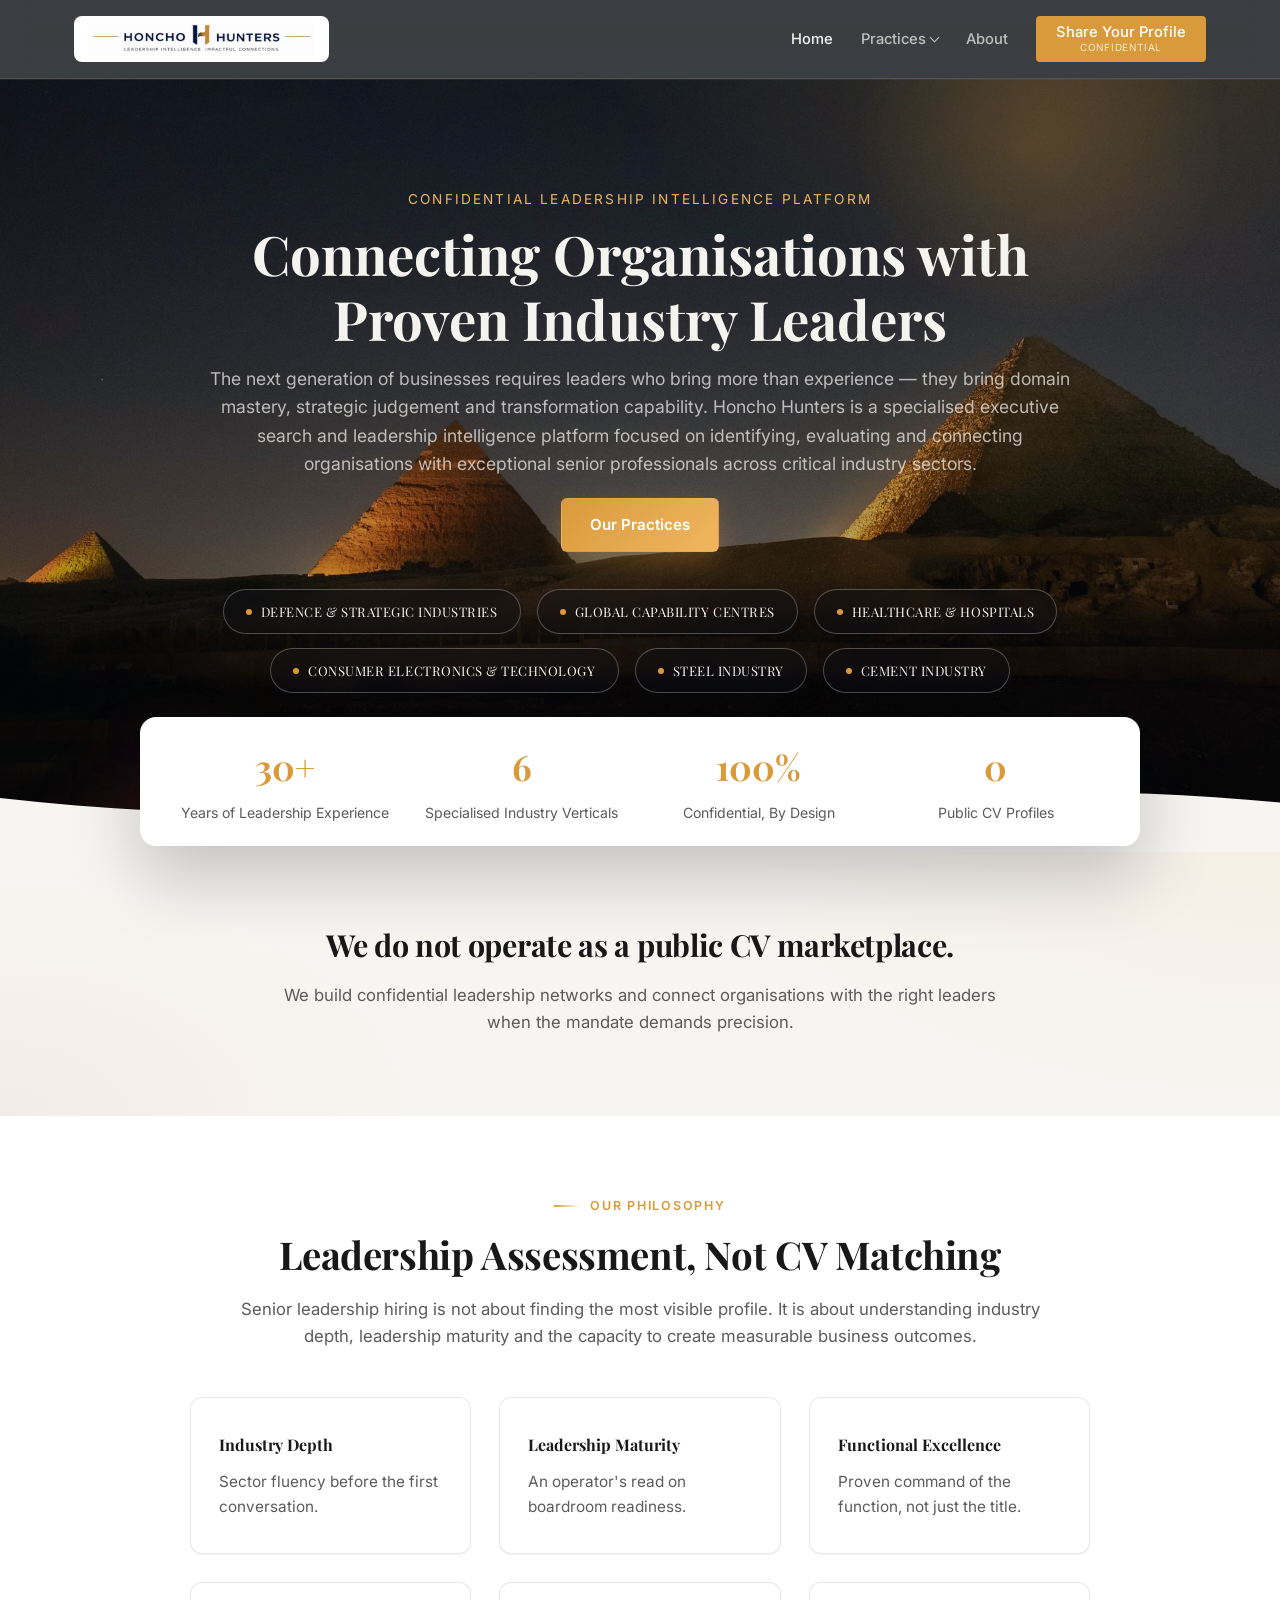
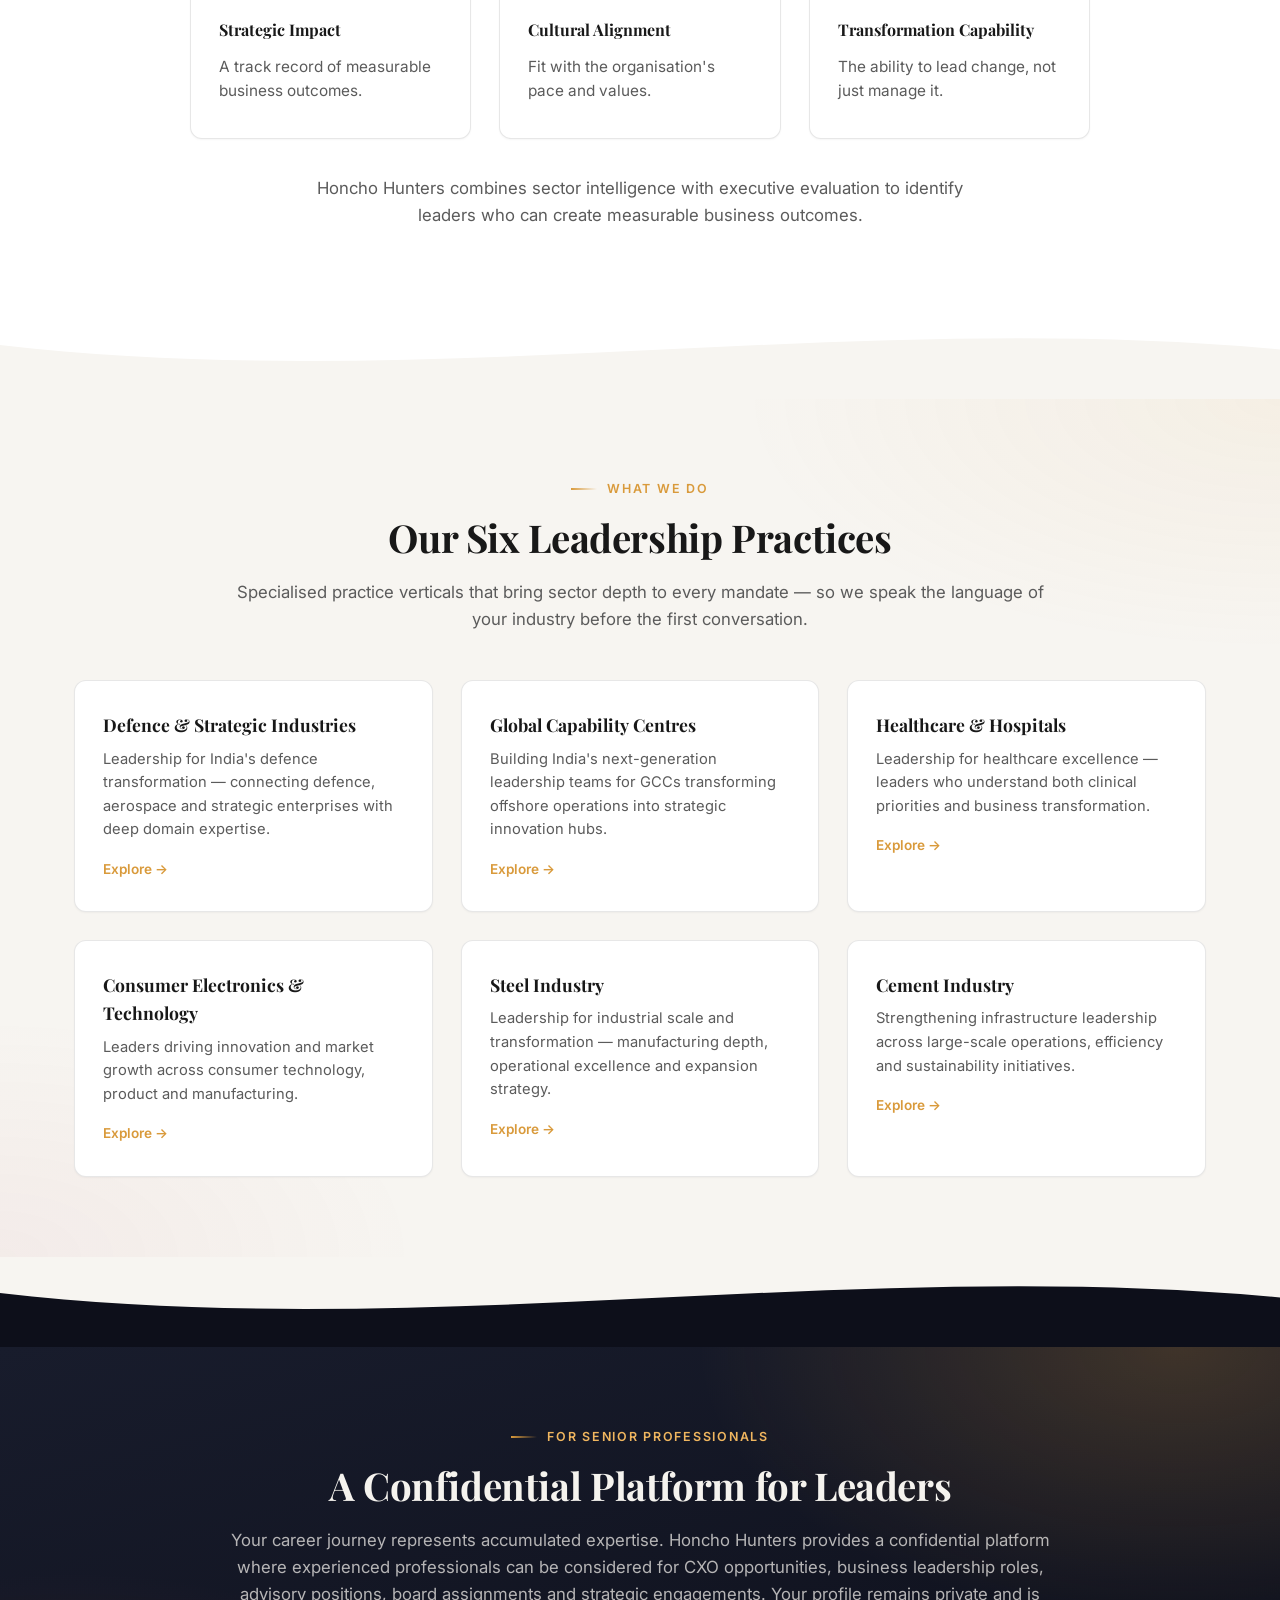
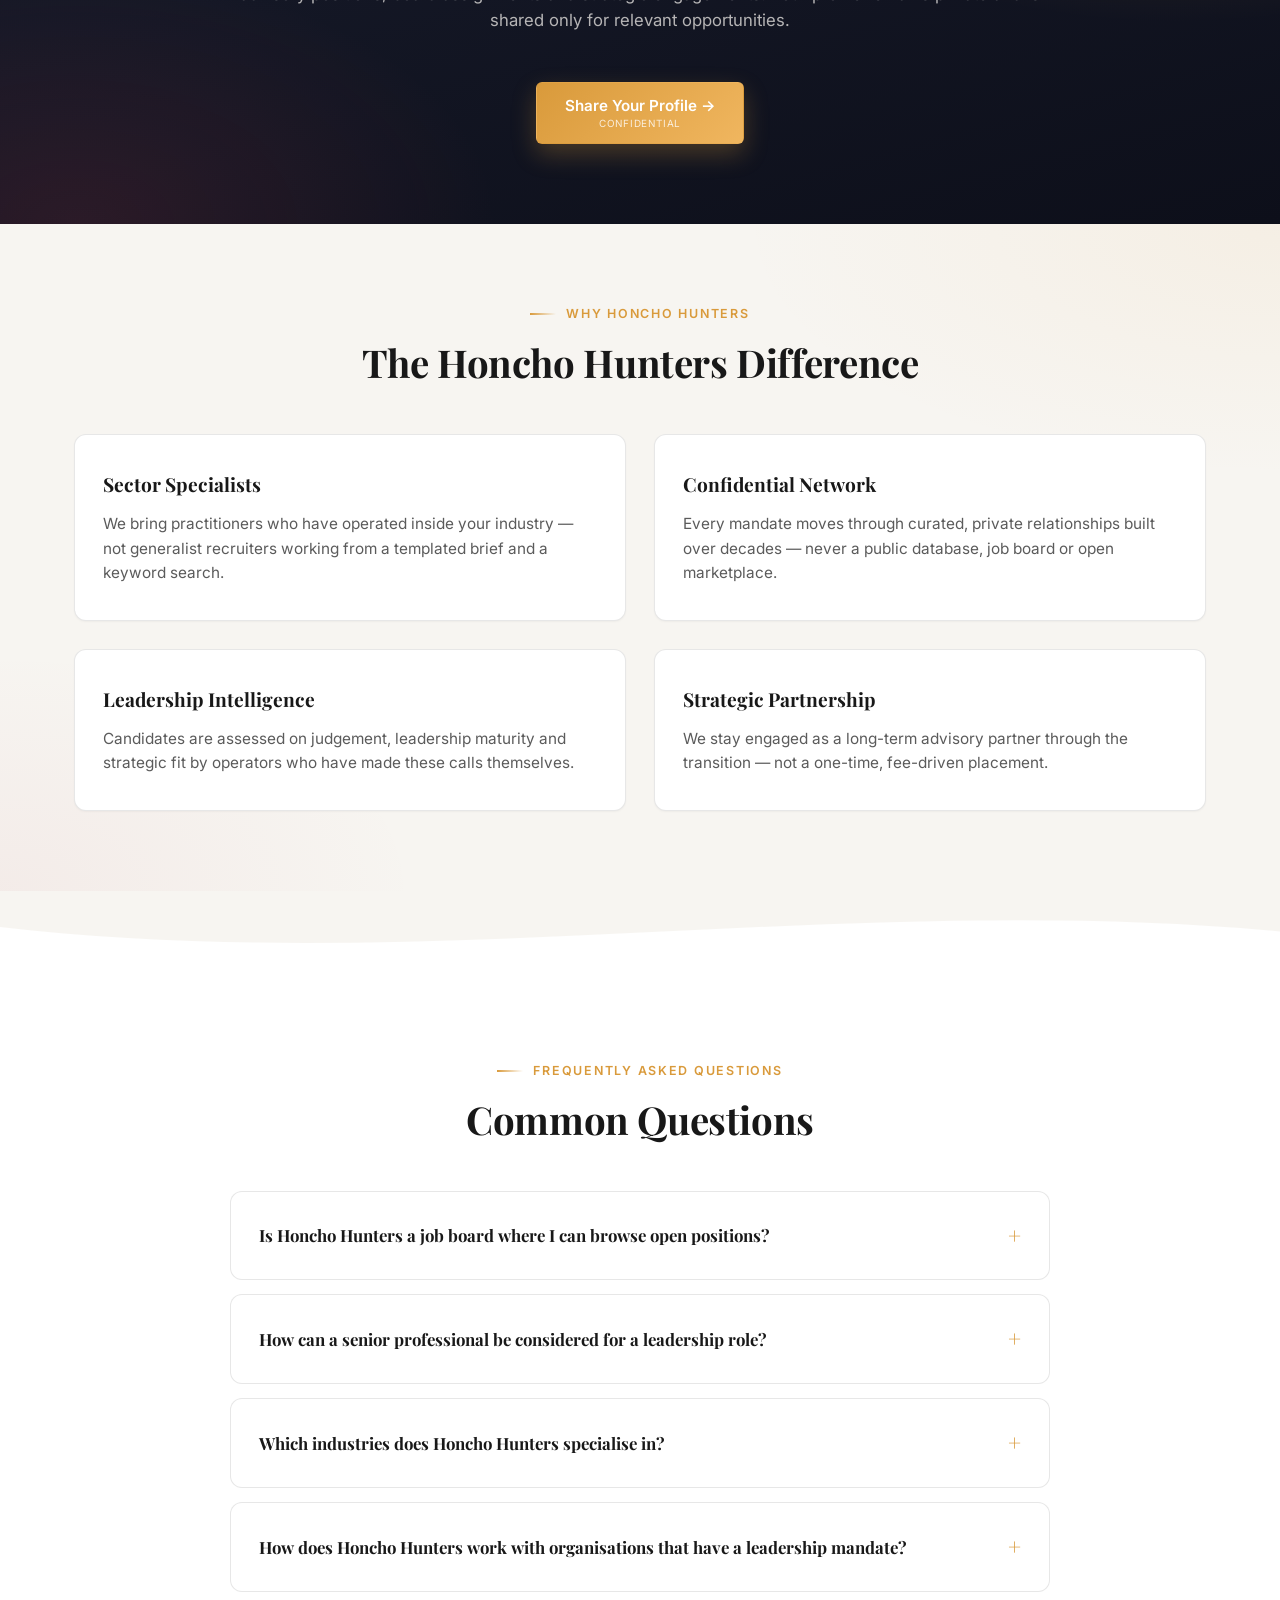
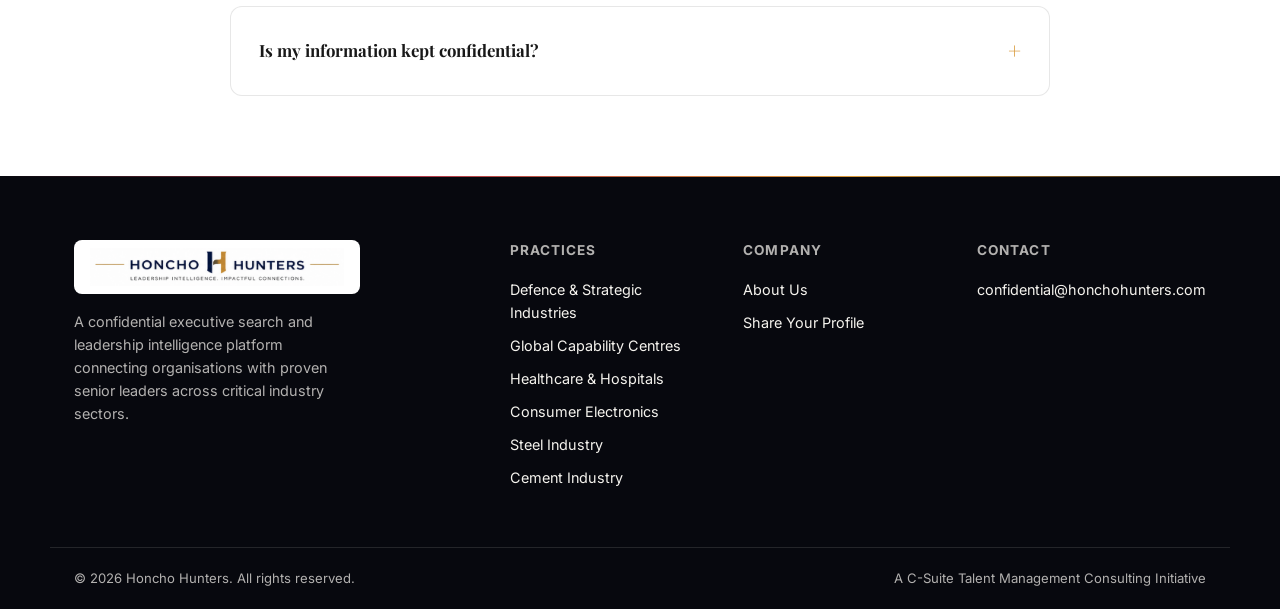
==== commit 2881d52c: "Add FAQ sections with FAQPage schema, related-practice cross-links, and S-curve hero transition on d" ====
--- a/index.html
+++ b/index.html
@@ -256,6 +256,40 @@
     </div>
   </section>
 
+  <span class="divider divider--light-to-card"><svg viewBox="0 0 1440 100" preserveAspectRatio="none"><path d="M0,40 C480,95 960,0 1440,45 L1440,100 L0,100 Z"></path></svg></span>
+
+  <!-- FAQ -->
+  <section class="section section--card">
+    <div class="container">
+      <div class="section__header center">
+        <p class="section-label">Frequently Asked Questions</p>
+        <h2 class="section-title">Common Questions</h2>
+      </div>
+      <div class="faq-list">
+        <details class="faq-item">
+          <summary>Is Honcho Hunters a job board where I can browse open positions?</summary>
+          <p>No. Honcho Hunters is a confidential executive search and leadership intelligence platform, not a public job board. We do not publish open vacancies or candidate profiles. Organisations share specific leadership mandates with us, and we identify and confidentially introduce relevant senior professionals.</p>
+        </details>
+        <details class="faq-item">
+          <summary>How can a senior professional be considered for a leadership role?</summary>
+          <p>Senior professionals across Defence, GCC, Healthcare, Consumer Electronics, Steel and Cement can confidentially share their profile at honchohunters.com/engage/. Profiles are never published publicly and are shared only against relevant, mandate-specific opportunities.</p>
+        </details>
+        <details class="faq-item">
+          <summary>Which industries does Honcho Hunters specialise in?</summary>
+          <p>Honcho Hunters operates six specialised leadership practices: Defence &amp; Strategic Industries, Global Capability Centres (GCC), Healthcare &amp; Hospitals, Consumer Electronics &amp; Technology, Steel Industry and Cement Industry.</p>
+        </details>
+        <details class="faq-item">
+          <summary>How does Honcho Hunters work with organisations that have a leadership mandate?</summary>
+          <p>Organisations share their leadership requirement directly with Honcho Hunters. We map the relevant sector leadership landscape, identify and confidentially engage suitable executives, evaluate leadership fit, and make a discreet introduction, without any public listing.</p>
+        </details>
+        <details class="faq-item">
+          <summary>Is my information kept confidential?</summary>
+          <p>Yes. Honcho Hunters does not operate as a public CV marketplace or open database. Whether you are a senior professional or an organisation with a mandate, your information is handled discreetly and shared only with directly relevant counterparts.</p>
+        </details>
+      </div>
+    </div>
+  </section>
+
   <!-- FOOTER -->
   <footer class="footer">
     <div class="footer__inner">
@@ -326,5 +360,53 @@
     ]
   }
   </script>
+  <script type="application/ld+json">
+  {
+  "@context": "https://schema.org",
+  "@type": "FAQPage",
+  "mainEntity": [
+    {
+      "@type": "Question",
+      "name": "Is Honcho Hunters a job board where I can browse open positions?",
+      "acceptedAnswer": {
+        "@type": "Answer",
+        "text": "No. Honcho Hunters is a confidential executive search and leadership intelligence platform, not a public job board. We do not publish open vacancies or candidate profiles. Organisations share specific leadership mandates with us, and we identify and confidentially introduce relevant senior professionals."
+      }
+    },
+    {
+      "@type": "Question",
+      "name": "How can a senior professional be considered for a leadership role?",
+      "acceptedAnswer": {
+        "@type": "Answer",
+        "text": "Senior professionals across Defence, GCC, Healthcare, Consumer Electronics, Steel and Cement can confidentially share their profile at honchohunters.com/engage/. Profiles are never published publicly and are shared only against relevant, mandate-specific opportunities."
+      }
+    },
+    {
+      "@type": "Question",
+      "name": "Which industries does Honcho Hunters specialise in?",
+      "acceptedAnswer": {
+        "@type": "Answer",
+        "text": "Honcho Hunters operates six specialised leadership practices: Defence & Strategic Industries, Global Capability Centres (GCC), Healthcare & Hospitals, Consumer Electronics & Technology, Steel Industry and Cement Industry."
+      }
+    },
+    {
+      "@type": "Question",
+      "name": "How does Honcho Hunters work with organisations that have a leadership mandate?",
+      "acceptedAnswer": {
+        "@type": "Answer",
+        "text": "Organisations share their leadership requirement directly with Honcho Hunters. We map the relevant sector leadership landscape, identify and confidentially engage suitable executives, evaluate leadership fit, and make a discreet introduction, without any public listing."
+      }
+    },
+    {
+      "@type": "Question",
+      "name": "Is my information kept confidential?",
+      "acceptedAnswer": {
+        "@type": "Answer",
+        "text": "Yes. Honcho Hunters does not operate as a public CV marketplace or open database. Whether you are a senior professional or an organisation with a mandate, your information is handled discreetly and shared only with directly relevant counterparts."
+      }
+    }
+  ]
+}
+  </script>
 </body>
 </html>
--- a/assets/css/style.css
+++ b/assets/css/style.css
@@ -380,6 +380,8 @@
 
 .hero--home { padding-bottom: 300px; }
 
+.hero--curve { padding-bottom: 160px; }
+
 .hero__orb {
   position: absolute;
   border-radius: 50%;
@@ -520,7 +522,8 @@
 
 .divider--flip { transform: scaleX(-1); }
 
-.divider--home-curve {
+.divider--home-curve,
+.divider--page-curve {
   background: transparent;
   position: absolute;
   left: 0;
@@ -528,7 +531,8 @@
   bottom: 0;
   z-index: 1;
 }
-.divider--home-curve svg path { fill: var(--bg-light); }
+.divider--home-curve svg path,
+.divider--page-curve svg path { fill: var(--bg-light); }
 
 /* ===== Generic section ===== */
 .section { padding: 80px 0; }
@@ -625,6 +629,85 @@
   color: var(--accent);
   font-weight: 600;
   font-size: 0.92rem;
+}
+
+/* ===== FAQ accordion ===== */
+.faq-list {
+  max-width: 820px;
+  margin: 0 auto;
+  display: flex;
+  flex-direction: column;
+  gap: 14px;
+}
+
+.faq-item {
+  background: var(--bg-card);
+  border: 1px solid var(--border-light);
+  border-radius: 12px;
+  padding: 4px 28px;
+  overflow: hidden;
+}
+
+.faq-item summary {
+  list-style: none;
+  cursor: pointer;
+  display: flex;
+  align-items: center;
+  justify-content: space-between;
+  gap: 16px;
+  padding: 22px 0;
+  font-family: var(--serif);
+  font-weight: 700;
+  font-size: 1.05rem;
+}
+
+.faq-item summary::-webkit-details-marker { display: none; }
+
+.faq-item summary::after {
+  content: '+';
+  flex-shrink: 0;
+  font-size: 1.4rem;
+  font-weight: 400;
+  color: var(--accent);
+  transition: transform 0.25s ease;
+}
+
+.faq-item[open] summary::after { transform: rotate(45deg); }
+
+.faq-item p {
+  color: var(--text-muted-dark);
+  font-size: 0.98rem;
+  padding-bottom: 22px;
+  max-width: 760px;
+}
+
+.section--dark .faq-item {
+  background: rgba(255,255,255,0.04);
+  border-color: var(--border-dark);
+}
+
+.section--dark .faq-item p { color: var(--text-muted-light); }
+
+/* ===== Related practices ===== */
+.related-practices {
+  display: flex;
+  flex-wrap: wrap;
+  gap: 12px;
+  justify-content: center;
+}
+
+.related-practices a {
+  border: 1px solid var(--border-light);
+  border-radius: 999px;
+  padding: 10px 20px;
+  font-size: 0.9rem;
+  font-weight: 600;
+  transition: border-color 0.25s ease, color 0.25s ease;
+}
+
+.related-practices a:hover {
+  border-color: var(--accent);
+  color: var(--accent-deep);
 }
 
 /* ===== Tag cloud (compact label lists — industries, segments, opportunities) ===== */
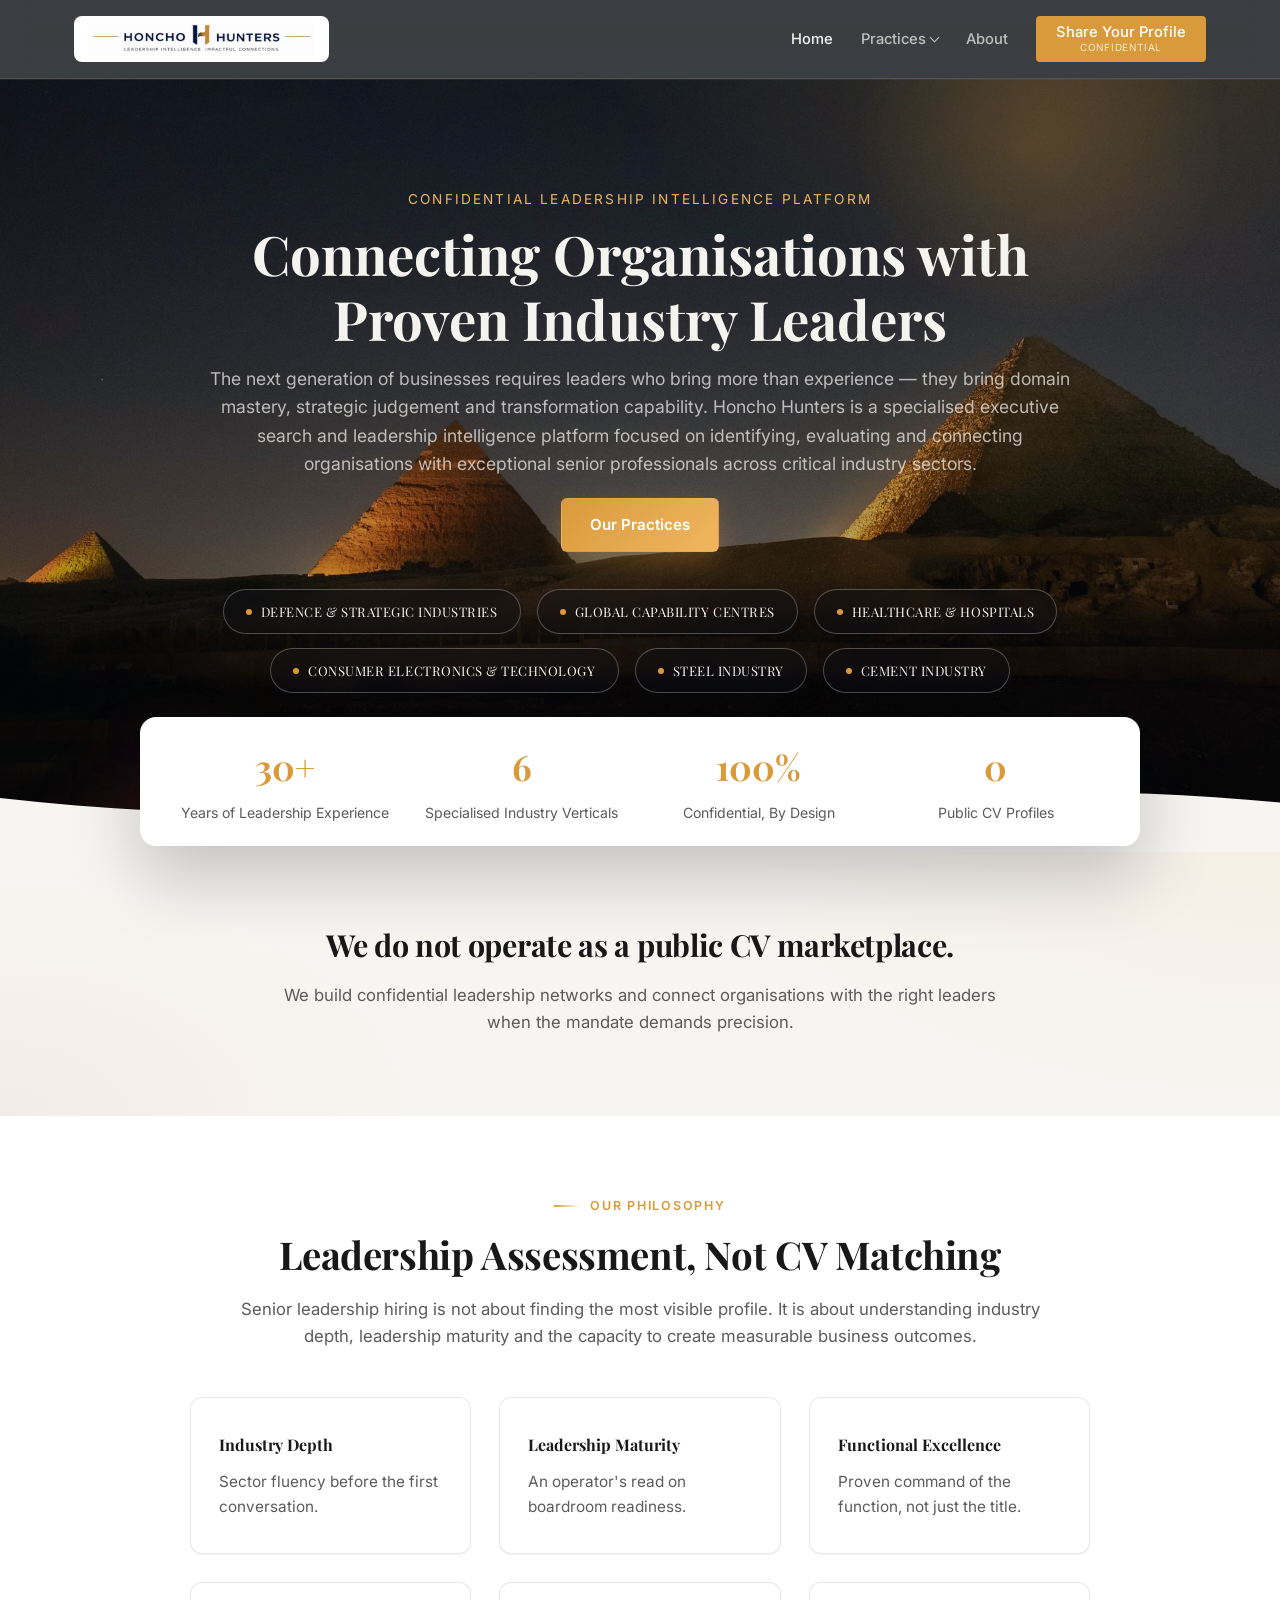
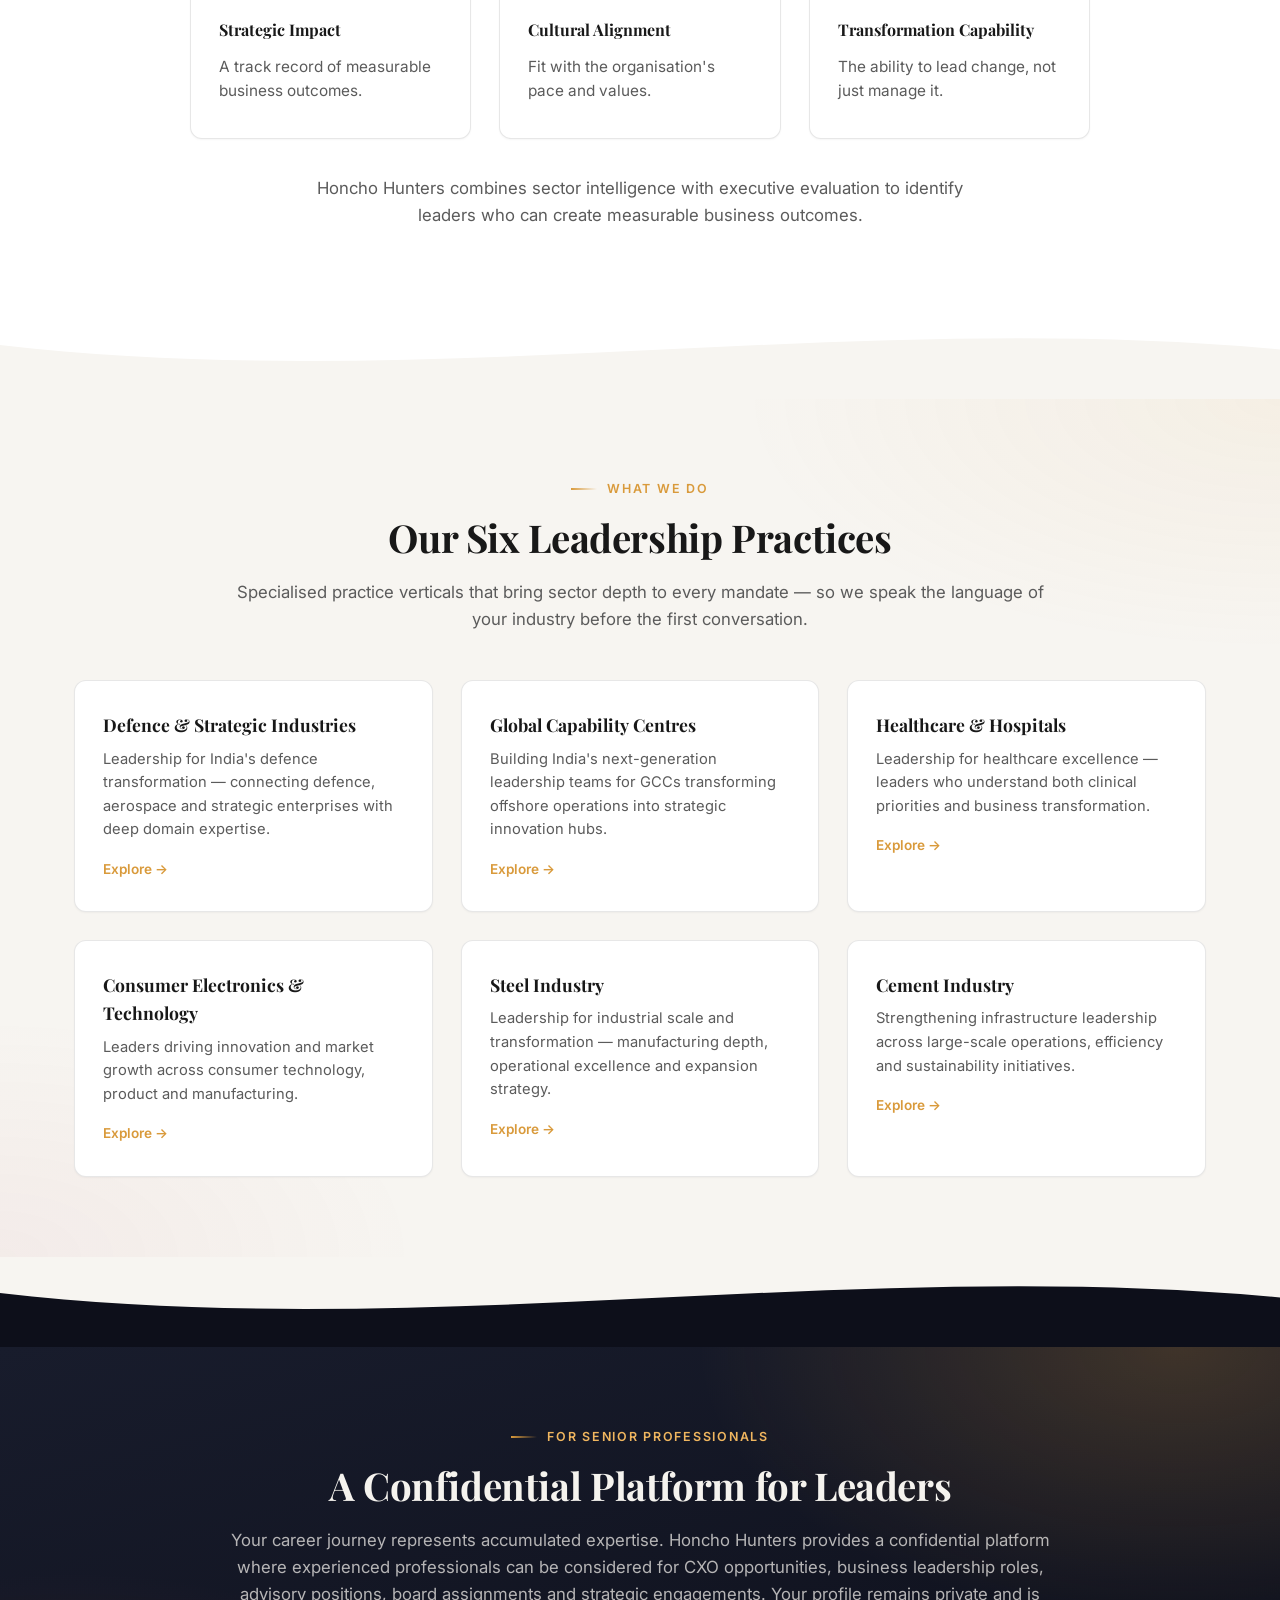
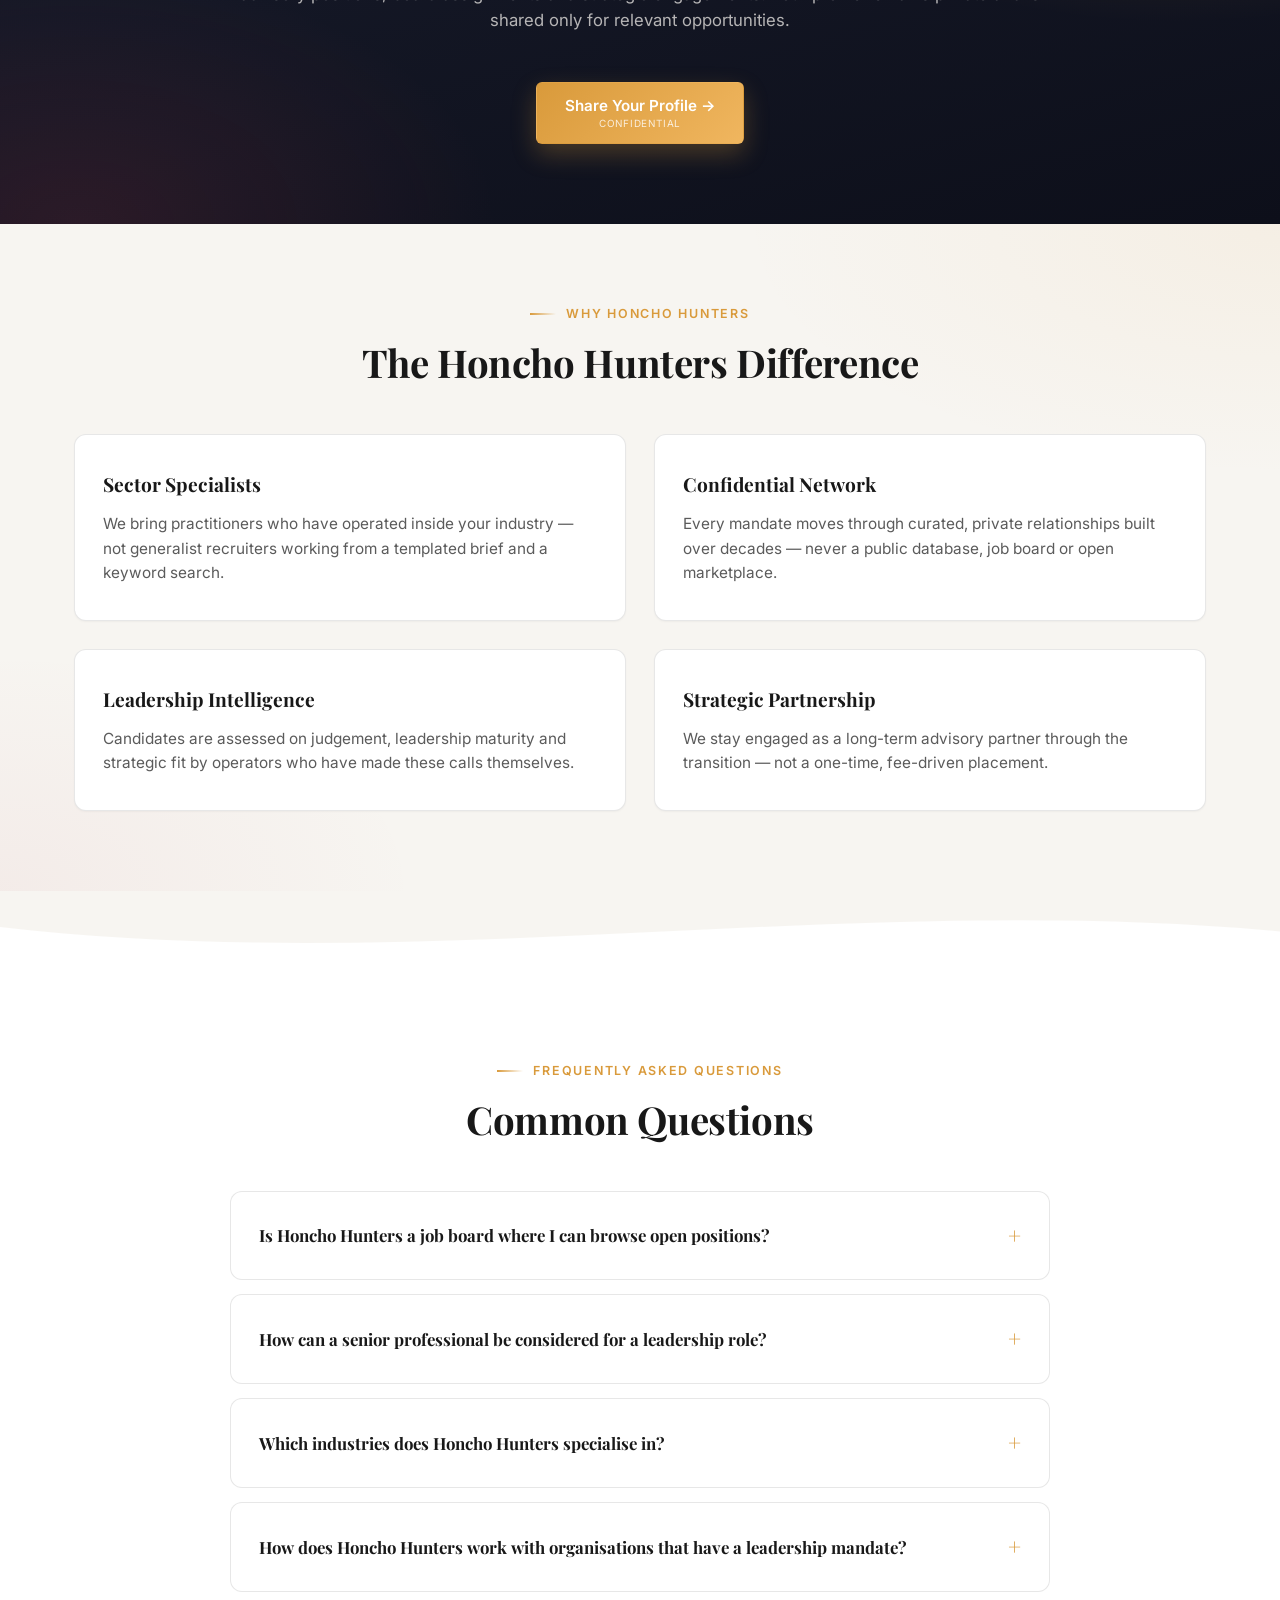
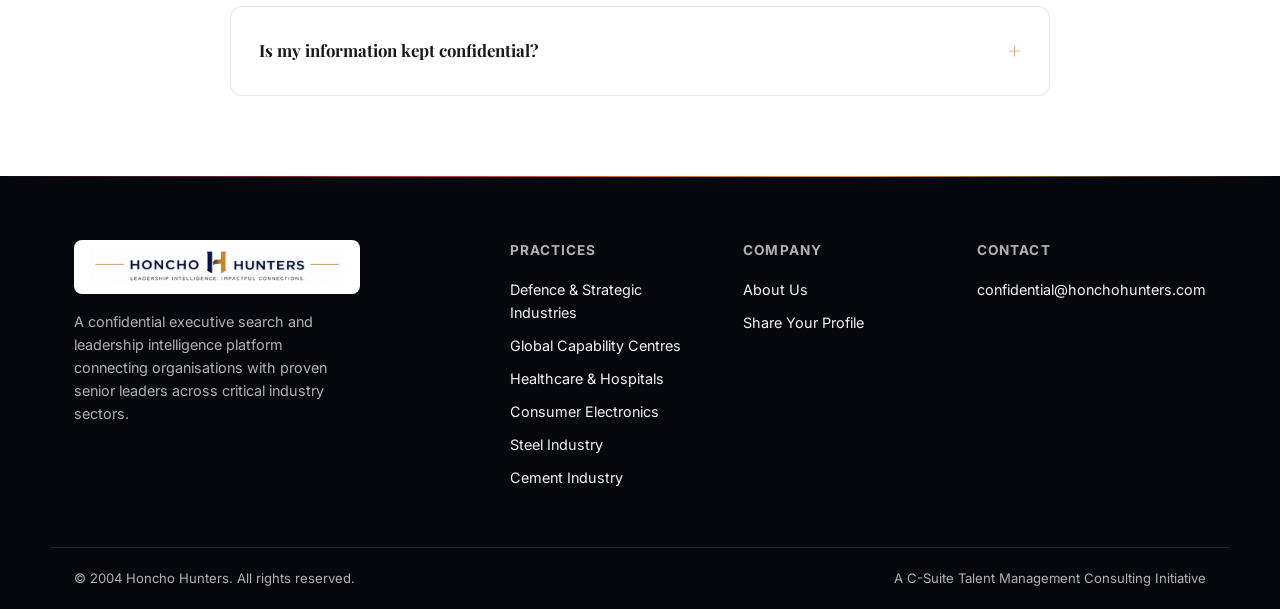
==== commit 17ad18c2: "Expand nav practice labels and update copyright year Nav dropdown labels now match the homepage marq" ====
--- a/index.html
+++ b/index.html
@@ -34,18 +34,18 @@
   <!-- NAV -->
   <nav class="nav" role="navigation" aria-label="Main navigation">
     <div class="nav__inner">
-      <a class="nav__logo" href="/"><img src="/assets/images/logo.png" alt="Honcho Hunters — Leadership Intelligence. Impactful Connections." class="nav__logo-img" /></a>
+      <a class="nav__logo" href="/"><img src="/assets/images/logo.png" alt="Honcho Hunters — Leadership Intelligence. Impactful Connections." class="nav__logo-img" width="668" height="100" /></a>
       <ul class="nav__links">
         <li><a href="/" class="is-active">Home</a></li>
         <li class="nav__dropdown">
           <button type="button" class="nav__dropdown-toggle" aria-haspopup="true" aria-expanded="false">Practices</button>
           <ul class="nav__dropdown-menu">
-            <li><a href="/defence/">Defence</a></li>
-            <li><a href="/gcc/">GCC</a></li>
-            <li><a href="/healthcare/">Healthcare</a></li>
-            <li><a href="/consumer-electronics/">Consumer Electronics</a></li>
-            <li><a href="/steel/">Steel</a></li>
-            <li><a href="/cement/">Cement</a></li>
+            <li><a href="/defence/">Defence &amp; Strategic Industries</a></li>
+            <li><a href="/gcc/">Global Capability Centres</a></li>
+            <li><a href="/healthcare/">Healthcare &amp; Hospitals</a></li>
+            <li><a href="/consumer-electronics/">Consumer Electronics &amp; Technology</a></li>
+            <li><a href="/steel/">Steel Industry</a></li>
+            <li><a href="/cement/">Cement Industry</a></li>
           </ul>
         </li>
         <li><a href="/about/">About</a></li>
@@ -294,7 +294,7 @@
   <footer class="footer">
     <div class="footer__inner">
       <div class="footer__brand">
-        <a class="nav__logo" href="/"><img src="/assets/images/logo.png" alt="Honcho Hunters — Leadership Intelligence. Impactful Connections." class="nav__logo-img" /></a>
+        <a class="nav__logo" href="/"><img src="/assets/images/logo.png" alt="Honcho Hunters — Leadership Intelligence. Impactful Connections." class="nav__logo-img" width="668" height="100" /></a>
         <p>A confidential executive search and leadership intelligence platform connecting organisations with proven senior leaders across critical industry sectors.</p>
       </div>
       <div class="footer__col">
@@ -323,7 +323,7 @@
       </div>
     </div>
     <div class="footer__bottom">
-      <span>&copy; 2026 Honcho Hunters. All rights reserved.</span>
+      <span>&copy; 2004 Honcho Hunters. All rights reserved.</span>
       <span>A C-Suite Talent Management Consulting Initiative</span>
     </div>
   </footer>
--- a/assets/css/style.css
+++ b/assets/css/style.css
@@ -335,6 +335,58 @@
   background:
     radial-gradient(900px 520px at 88% -10%, var(--accent-glow), transparent 60%),
     linear-gradient(165deg, rgba(13, 15, 26, 0.4), rgba(13, 15, 26, 0.26) 55%, rgba(7, 8, 14, 0.52));
+}
+
+.hero--light-overlay .hero__bg::after {
+  background:
+    radial-gradient(900px 520px at 88% -10%, var(--accent-glow), transparent 60%),
+    linear-gradient(165deg, rgba(13, 15, 26, 0.55), rgba(13, 15, 26, 0.4) 55%, rgba(7, 8, 14, 0.65));
+}
+
+.hero--tint-amber .hero__bg {
+  filter: saturate(0.75) sepia(0.35) saturate(1.4) hue-rotate(-8deg);
+}
+
+.hero--tint-amber .hero__bg::after {
+  background:
+    radial-gradient(900px 520px at 88% -10%, var(--accent-glow), transparent 60%),
+    linear-gradient(165deg, rgba(74, 48, 13, 0.55), rgba(74, 48, 13, 0.38) 55%, rgba(46, 28, 6, 0.62));
+}
+
+.hero--tint-amber-strong .hero__bg {
+  filter: saturate(0.45);
+}
+
+.hero--tint-amber-strong .hero__bg::after {
+  background:
+    radial-gradient(900px 520px at 88% -10%, var(--accent-glow), transparent 60%),
+    linear-gradient(165deg, rgba(20, 21, 24, 0.82), rgba(18, 19, 22, 0.72) 55%, rgba(10, 11, 13, 0.88));
+}
+
+.hero--tint-amber-deep .hero__bg::after {
+  background:
+    radial-gradient(900px 520px at 88% -10%, var(--accent-glow), transparent 60%),
+    linear-gradient(165deg, rgba(22, 22, 24, 0.78), rgba(20, 20, 22, 0.7) 55%, rgba(12, 12, 14, 0.84));
+}
+
+.hero--overlay-light .hero__bg {
+  filter: saturate(0.65);
+}
+
+.hero--overlay-light .hero__bg::after {
+  background:
+    radial-gradient(900px 520px at 88% -10%, var(--accent-glow), transparent 60%),
+    linear-gradient(165deg, rgba(10, 11, 18, 0.75), rgba(10, 11, 18, 0.62) 55%, rgba(5, 6, 10, 0.82));
+}
+
+.hero--overlay-deep .hero__bg {
+  filter: saturate(0.6) brightness(0.9);
+}
+
+.hero--overlay-deep .hero__bg::after {
+  background:
+    radial-gradient(900px 520px at 88% -10%, var(--accent-glow), transparent 60%),
+    linear-gradient(165deg, rgba(10, 11, 18, 0.92), rgba(10, 11, 18, 0.84) 55%, rgba(5, 6, 10, 0.95));
 }
 
 .hero .container { position: relative; z-index: 1; }
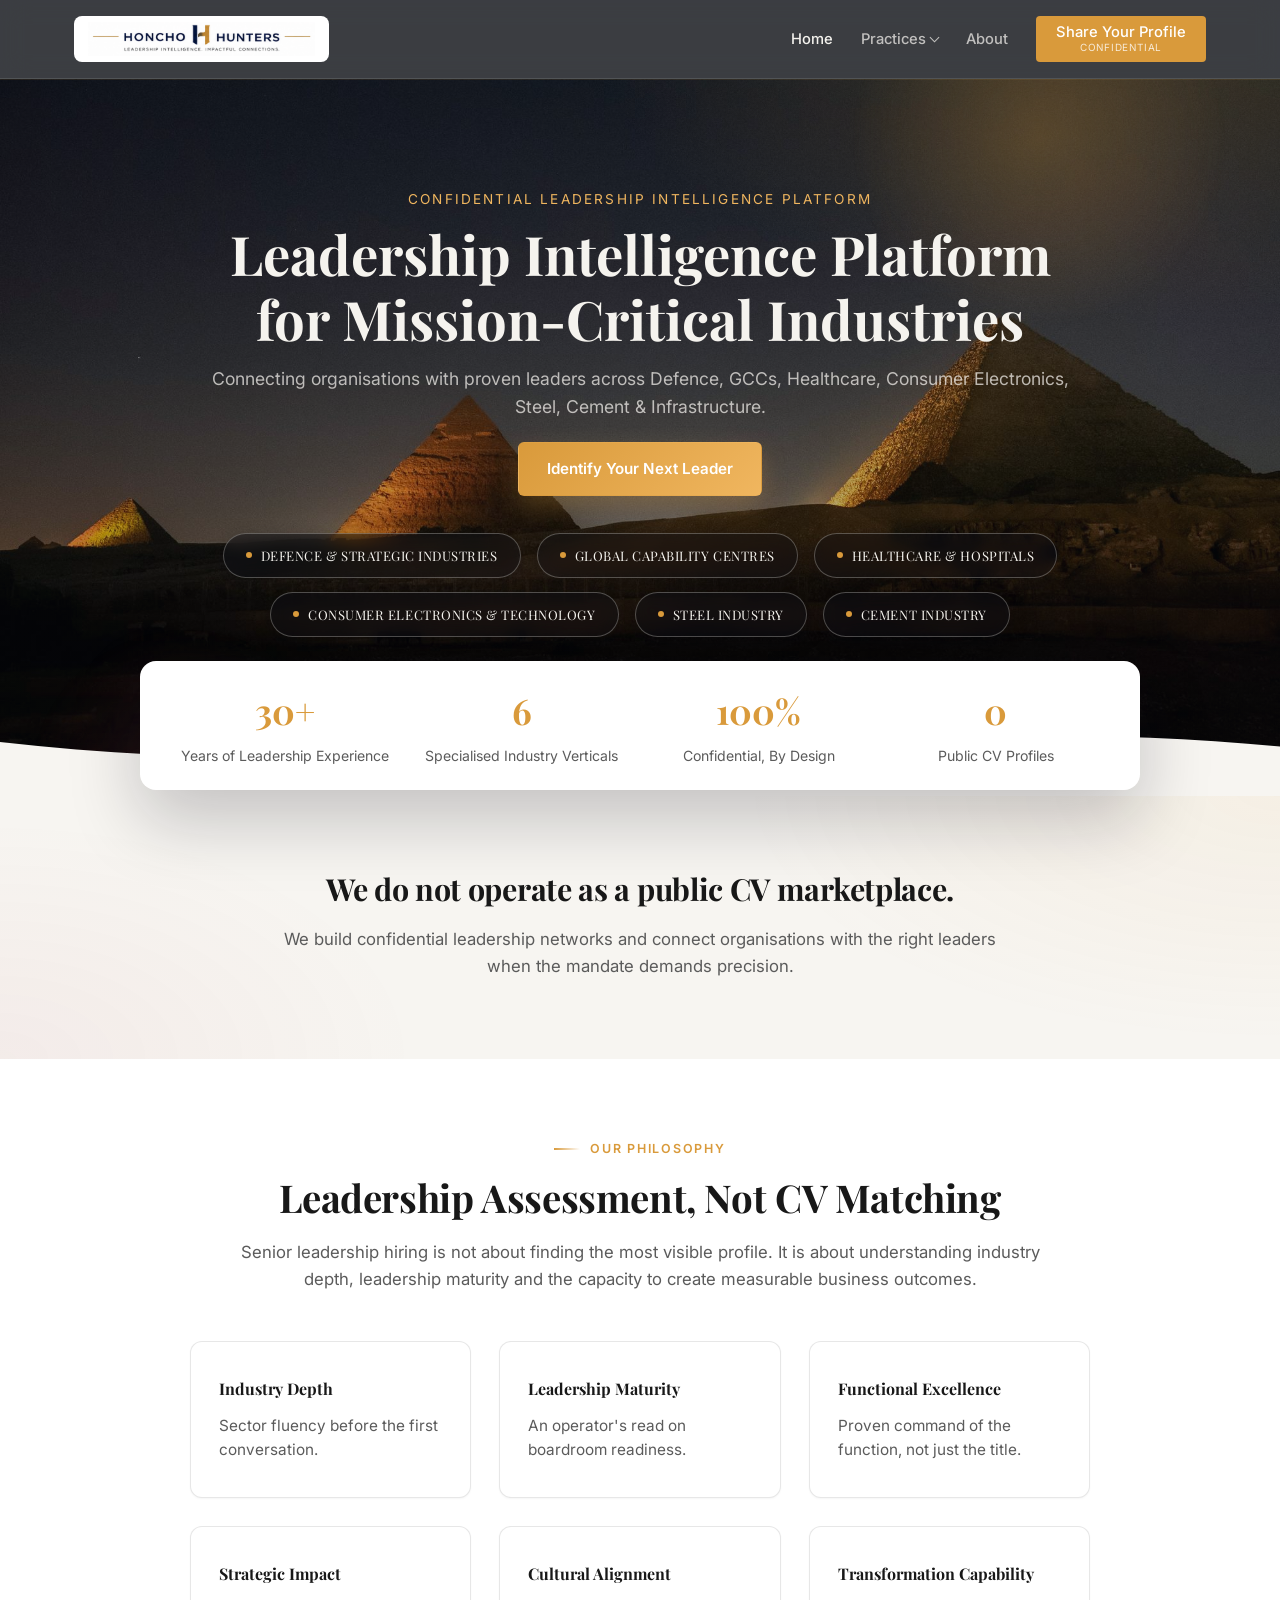
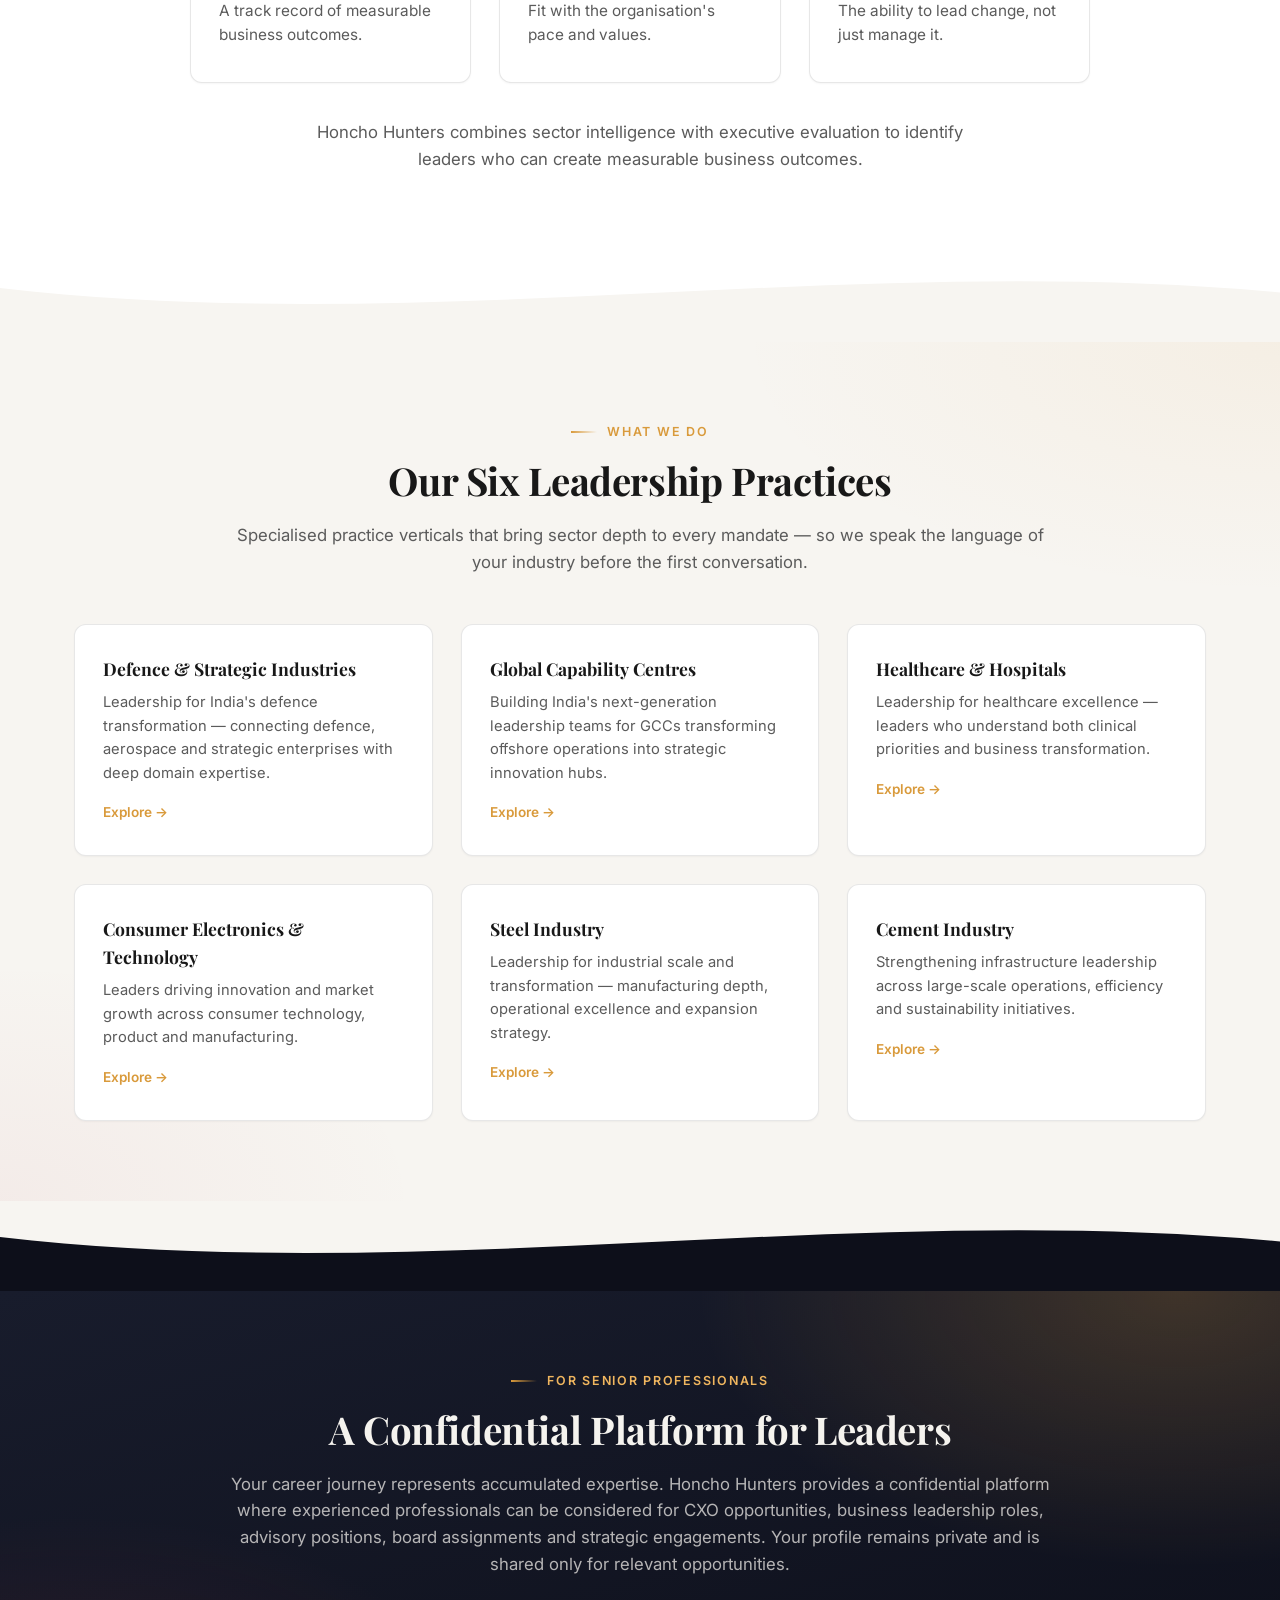
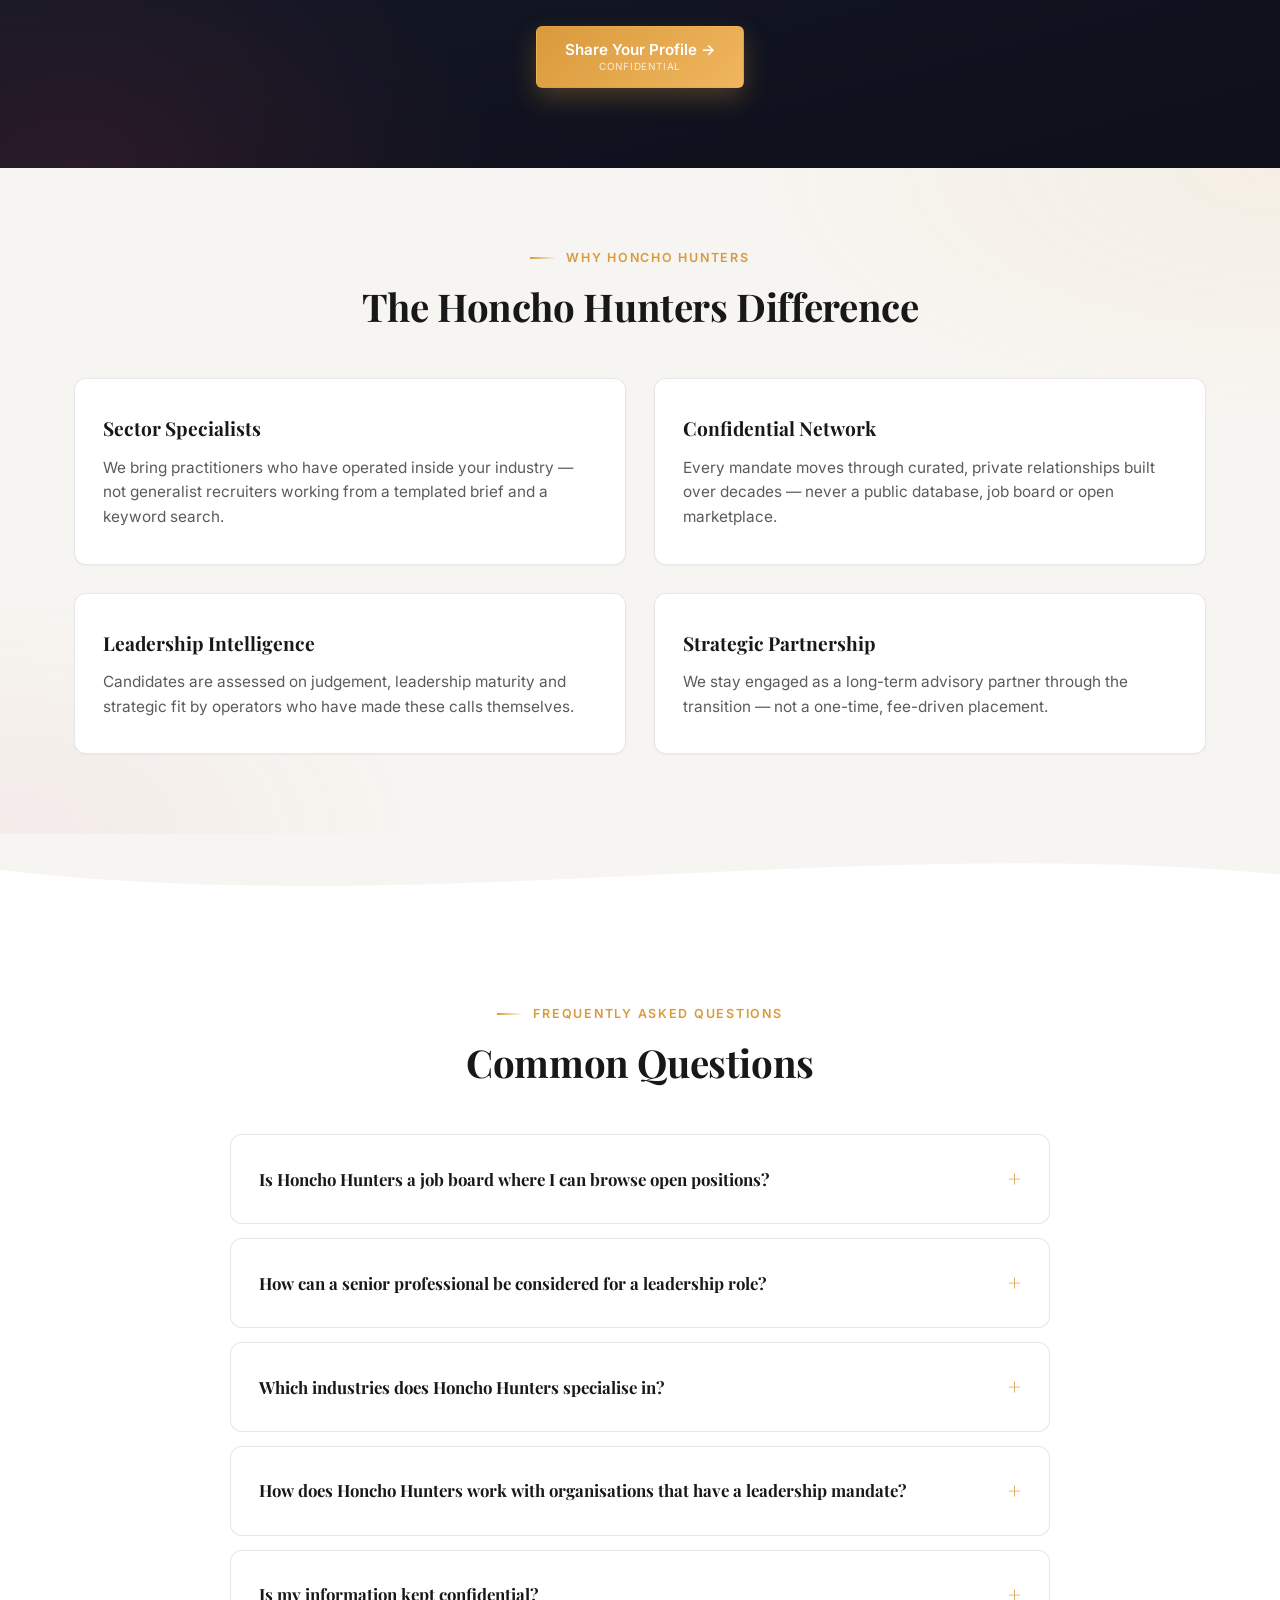
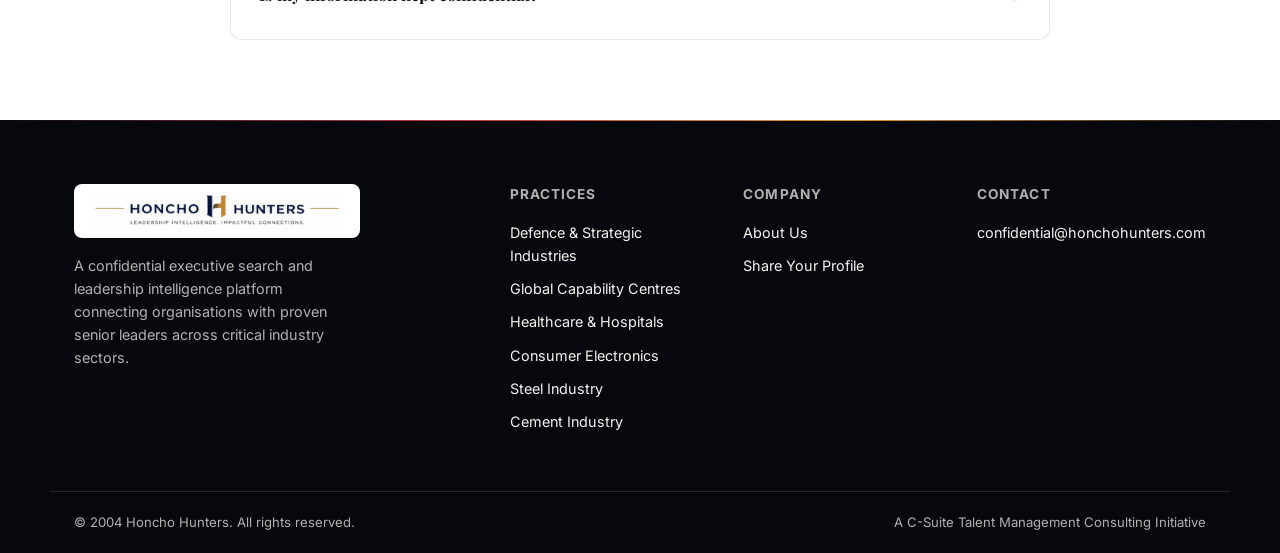
==== commit 795d35d0: "Rewrite homepage hero headline for stronger positioning H1 now leads with "Leadership Intelligence P" ====
--- a/index.html
+++ b/index.html
@@ -64,12 +64,12 @@
     <div class="hero__orb hero__orb--2"></div>
     <div class="container">
       <p class="hero__eyebrow">Confidential Leadership Intelligence Platform</p>
-      <h1 class="hero__title">Connecting Organisations with Proven Industry Leaders</h1>
+      <h1 class="hero__title">Leadership Intelligence Platform for Mission-Critical Industries</h1>
       <p class="hero__subtitle">
-        The next generation of businesses requires leaders who bring more than experience — they bring domain mastery, strategic judgement and transformation capability. Honcho Hunters is a specialised executive search and leadership intelligence platform focused on identifying, evaluating and connecting organisations with exceptional senior professionals across critical industry sectors.
+        Connecting organisations with proven leaders across Defence, GCCs, Healthcare, Consumer Electronics, Steel, Cement &amp; Infrastructure.
       </p>
       <div class="hero__actions">
-        <a href="#practices" class="btn btn--primary">Our Practices</a>
+        <a href="#practices" class="btn btn--primary">Identify Your Next Leader</a>
       </div>
     </div>
     <span class="divider divider--home-curve"><svg viewBox="0 0 1440 100" preserveAspectRatio="none"><path d="M0,40 C480,95 960,0 1440,45 L1440,100 L0,100 Z"></path></svg></span>
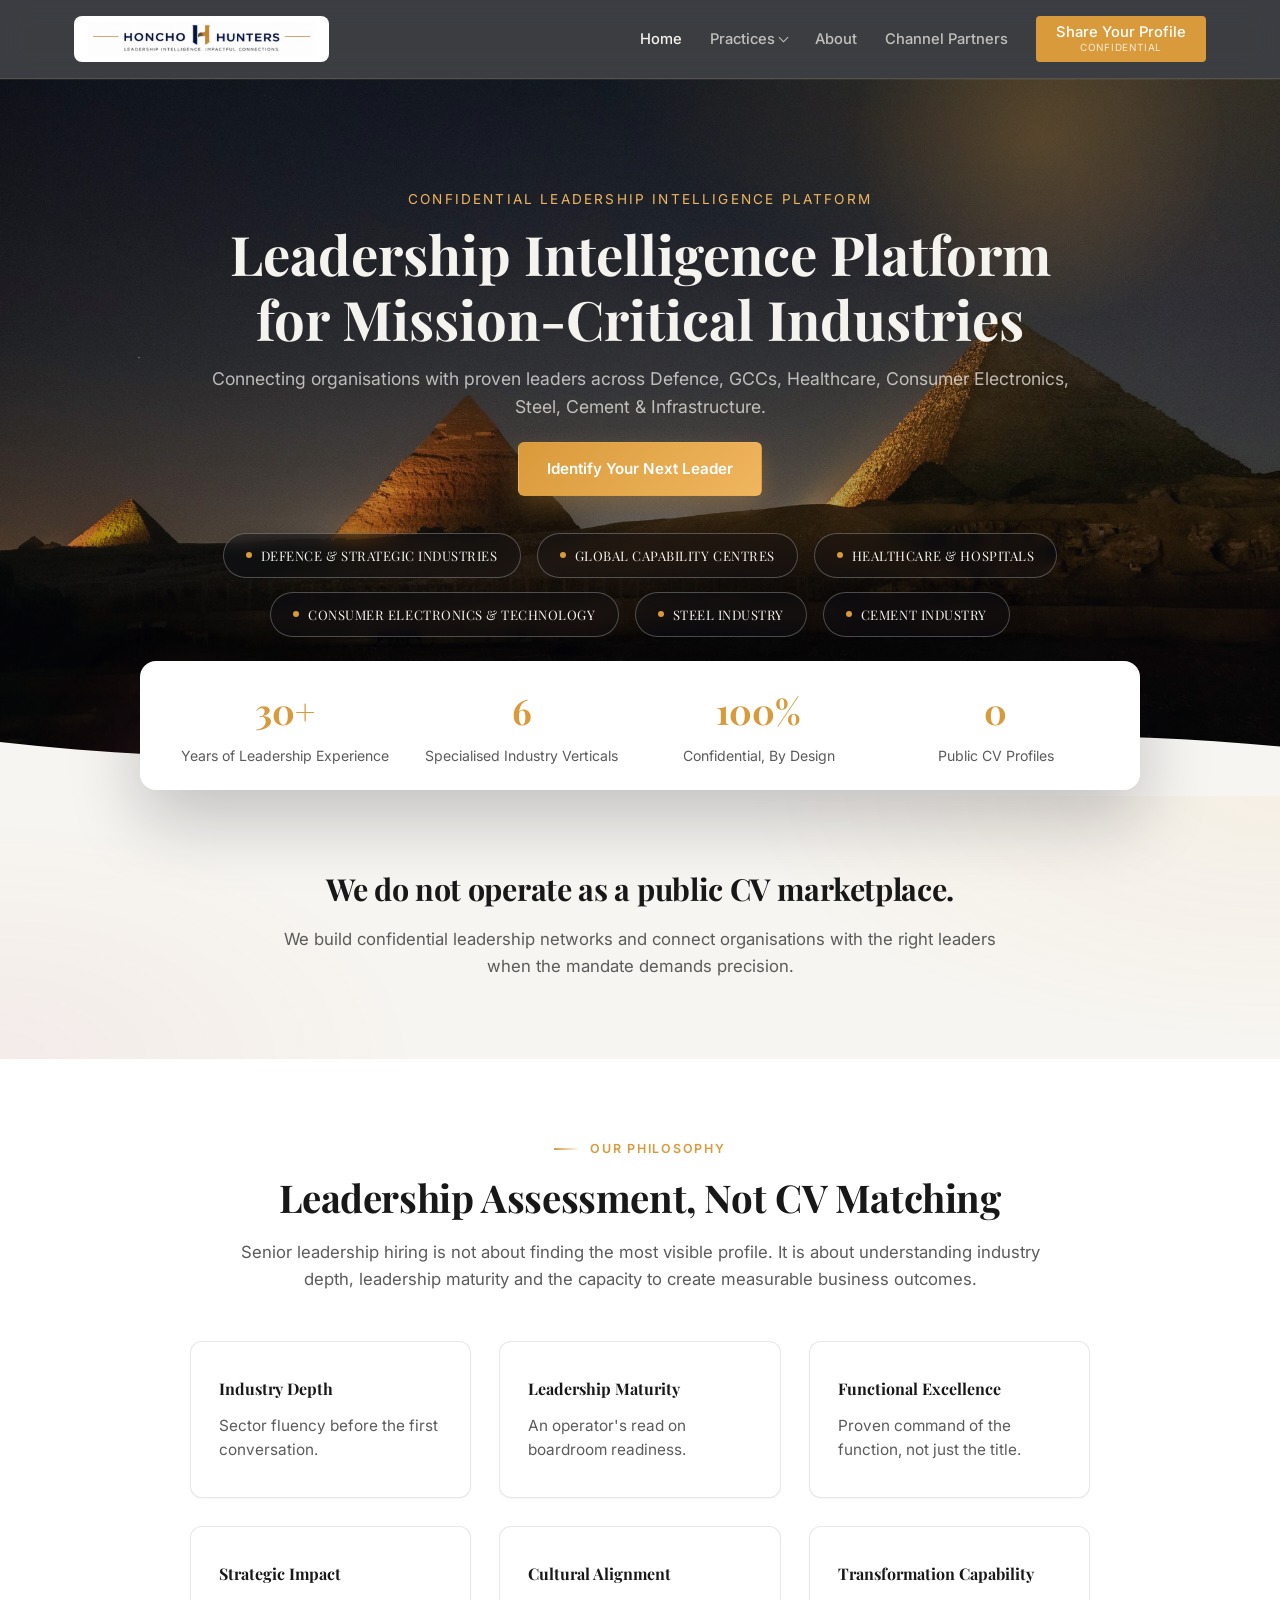
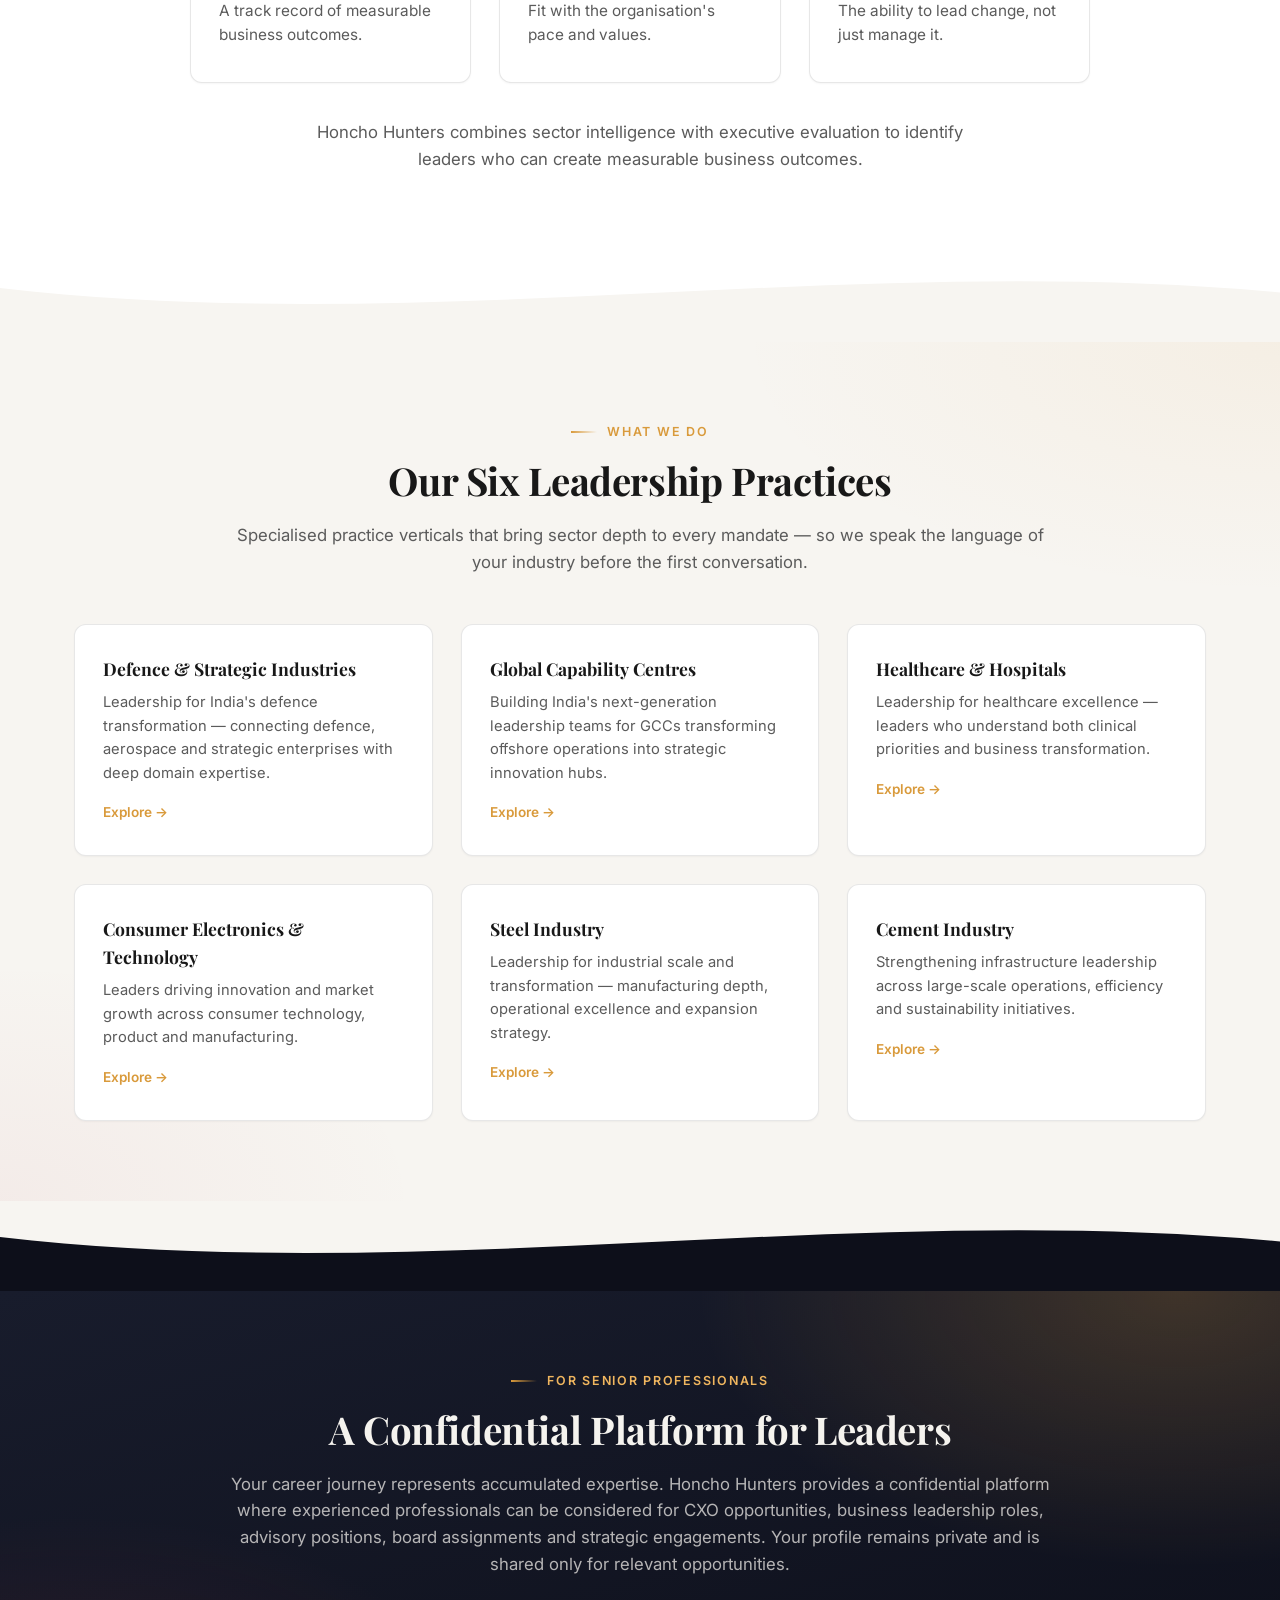
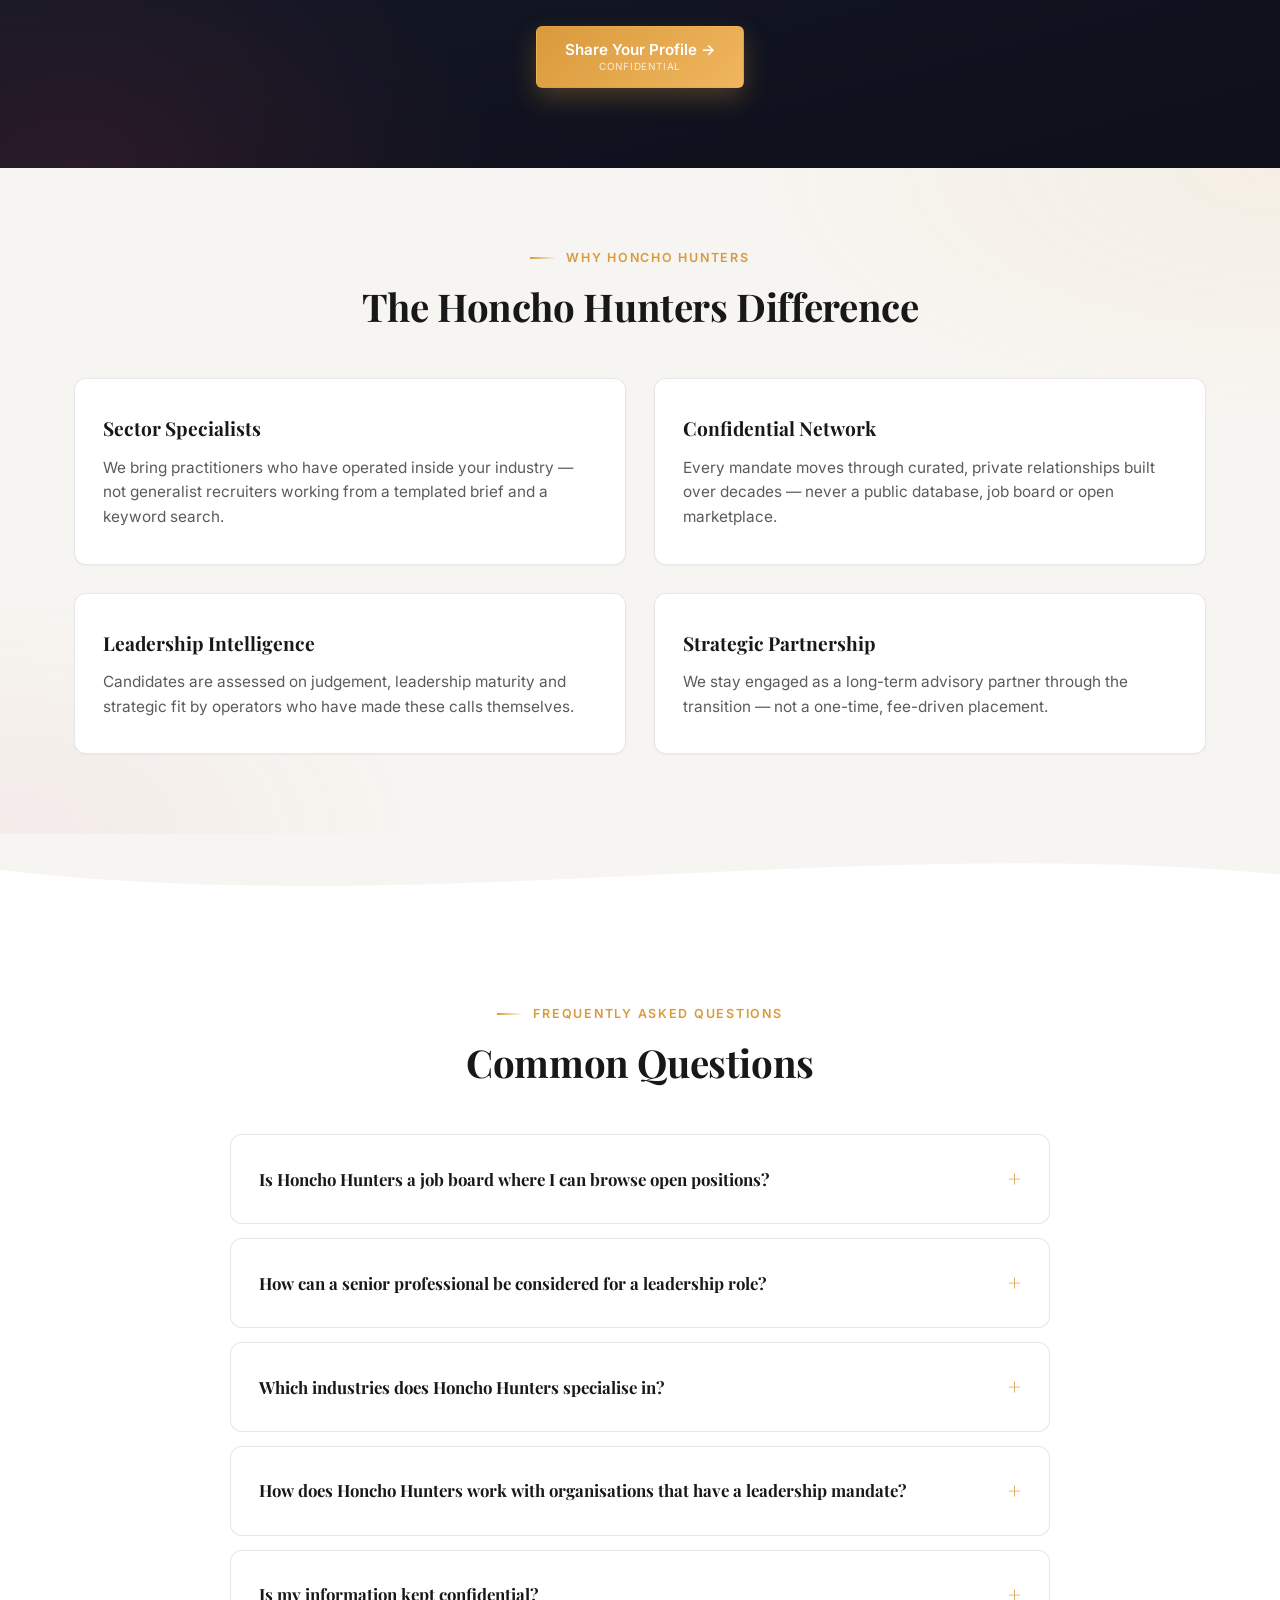
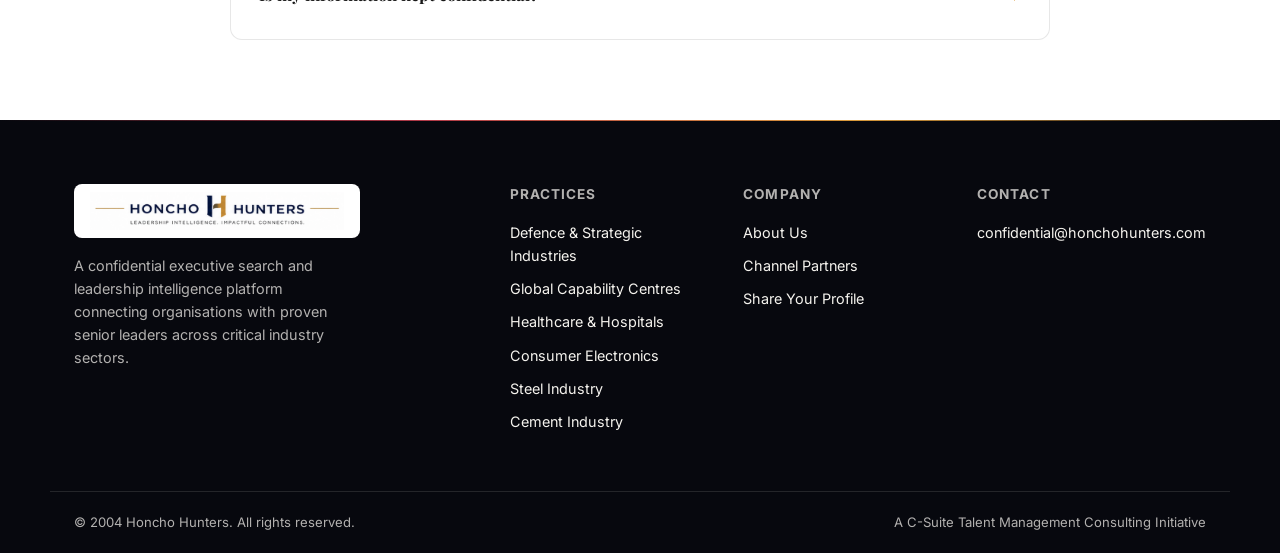
==== commit b32068e0: "Add Channel Partners recruiter-network landing page New /channel-partners/ page for recruitment prof" ====
--- a/index.html
+++ b/index.html
@@ -49,6 +49,7 @@
           </ul>
         </li>
         <li><a href="/about/">About</a></li>
+        <li><a href="/channel-partners/">Channel Partners</a></li>
         <li><a href="/engage/" class="nav__cta">Share Your Profile<span class="nav__cta-sub">Confidential</span></a></li>
       </ul>
       <button class="nav__hamburger" aria-label="Toggle menu" aria-expanded="false">
@@ -312,6 +313,7 @@
         <h4>Company</h4>
         <ul>
           <li><a href="/about/">About Us</a></li>
+          <li><a href="/channel-partners/">Channel Partners</a></li>
           <li><a href="/engage/">Share Your Profile</a></li>
         </ul>
       </div>
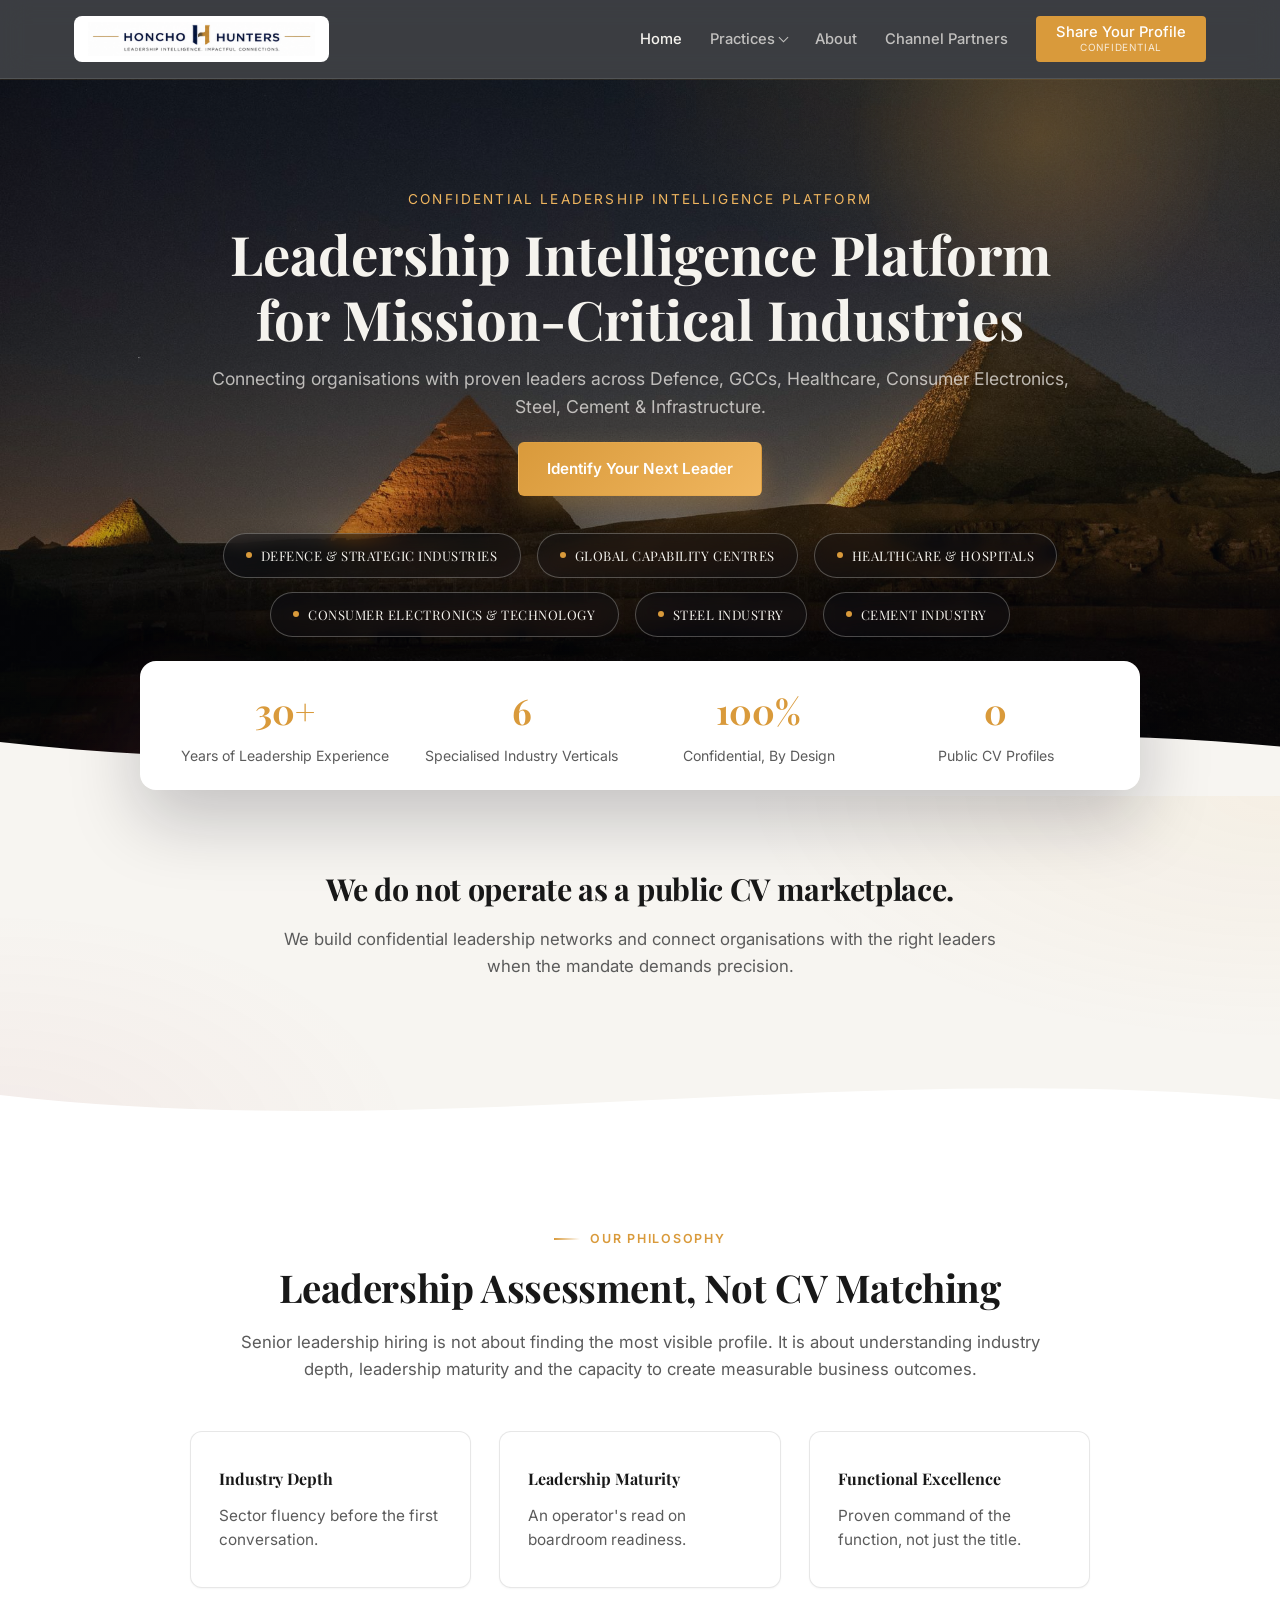
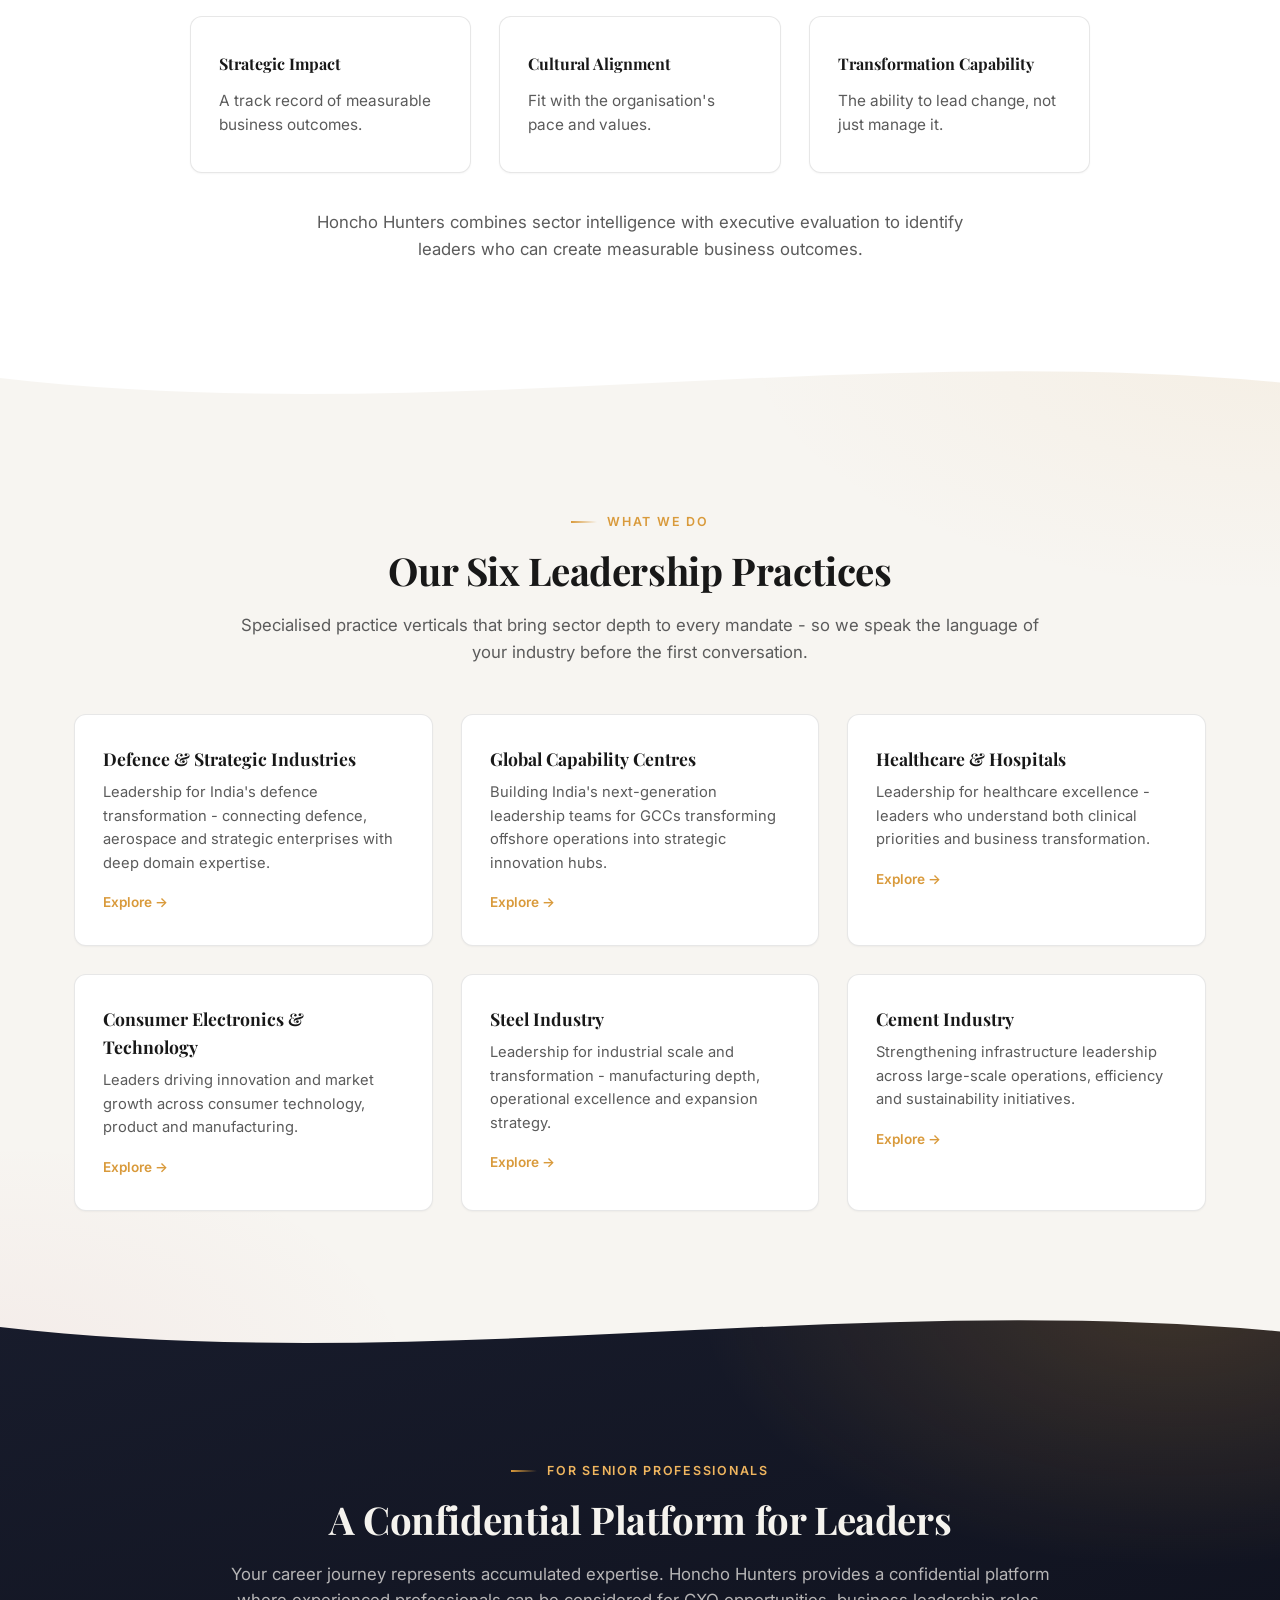
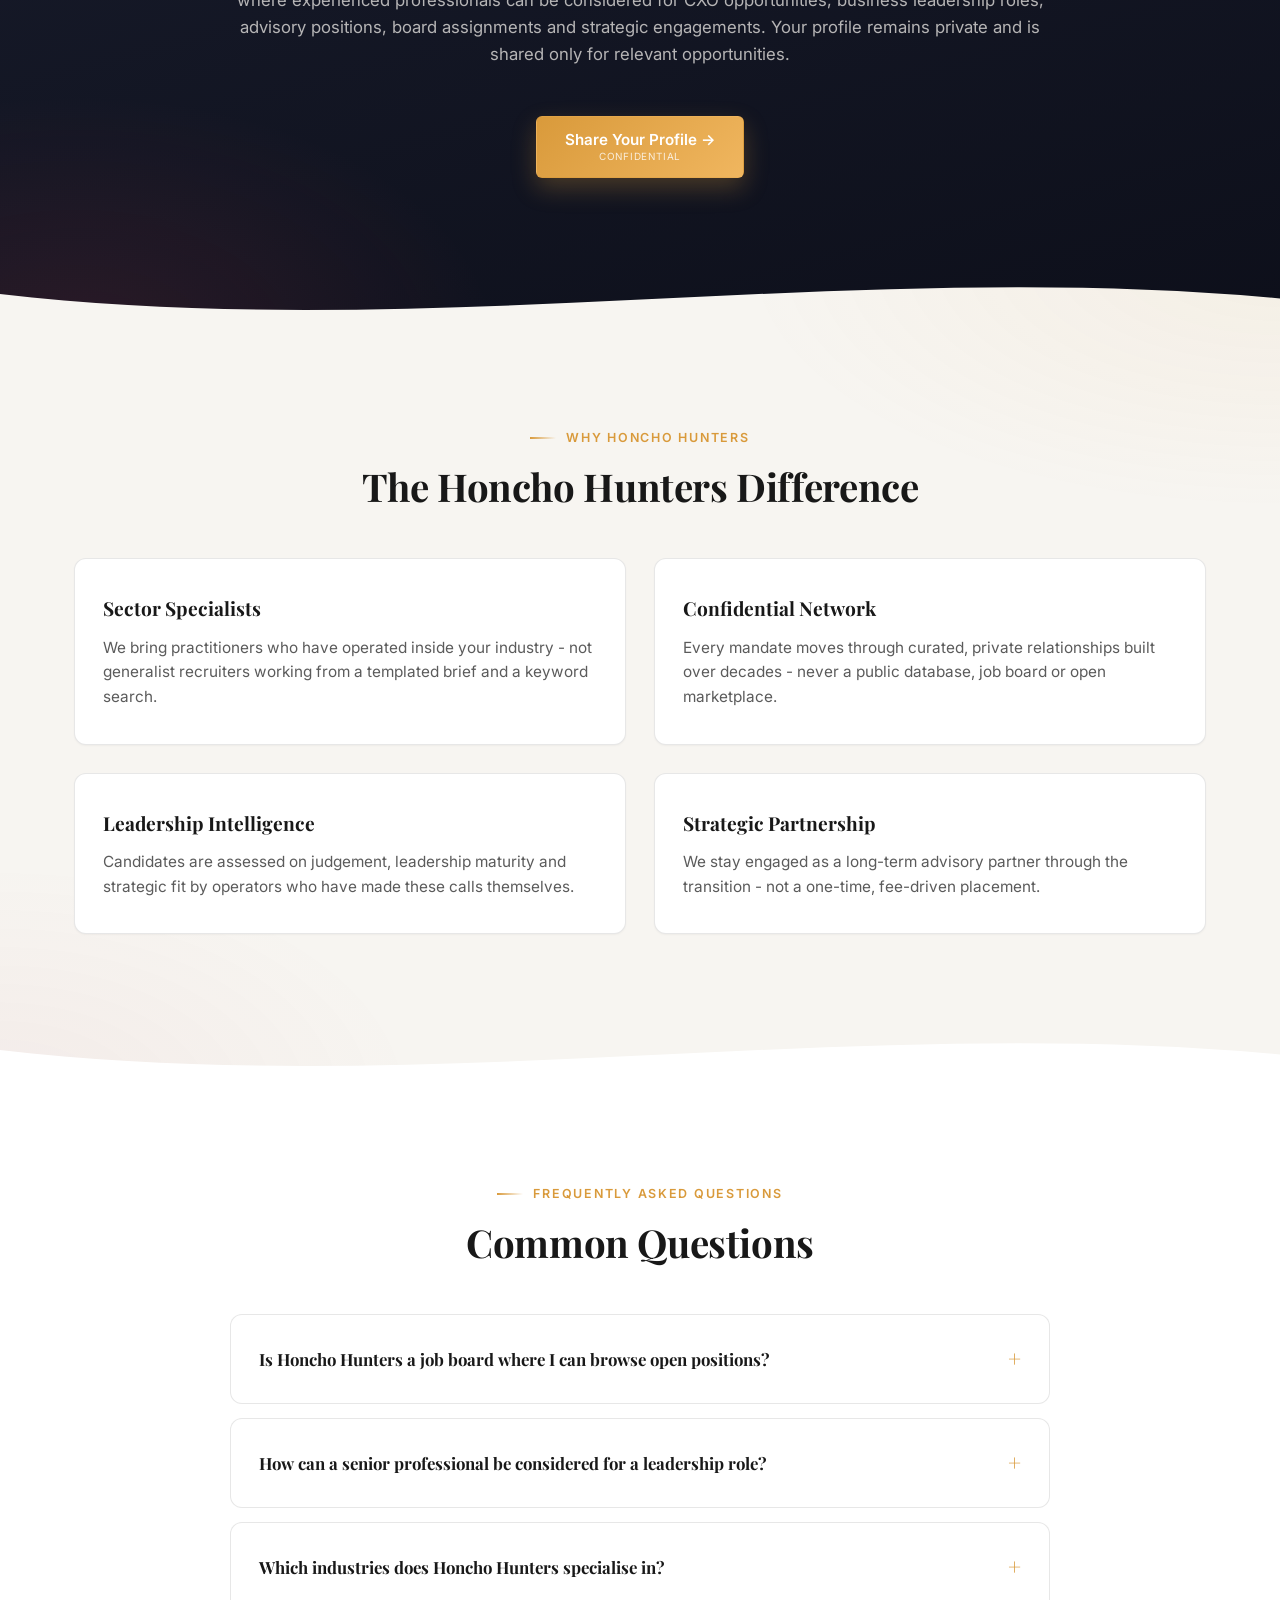
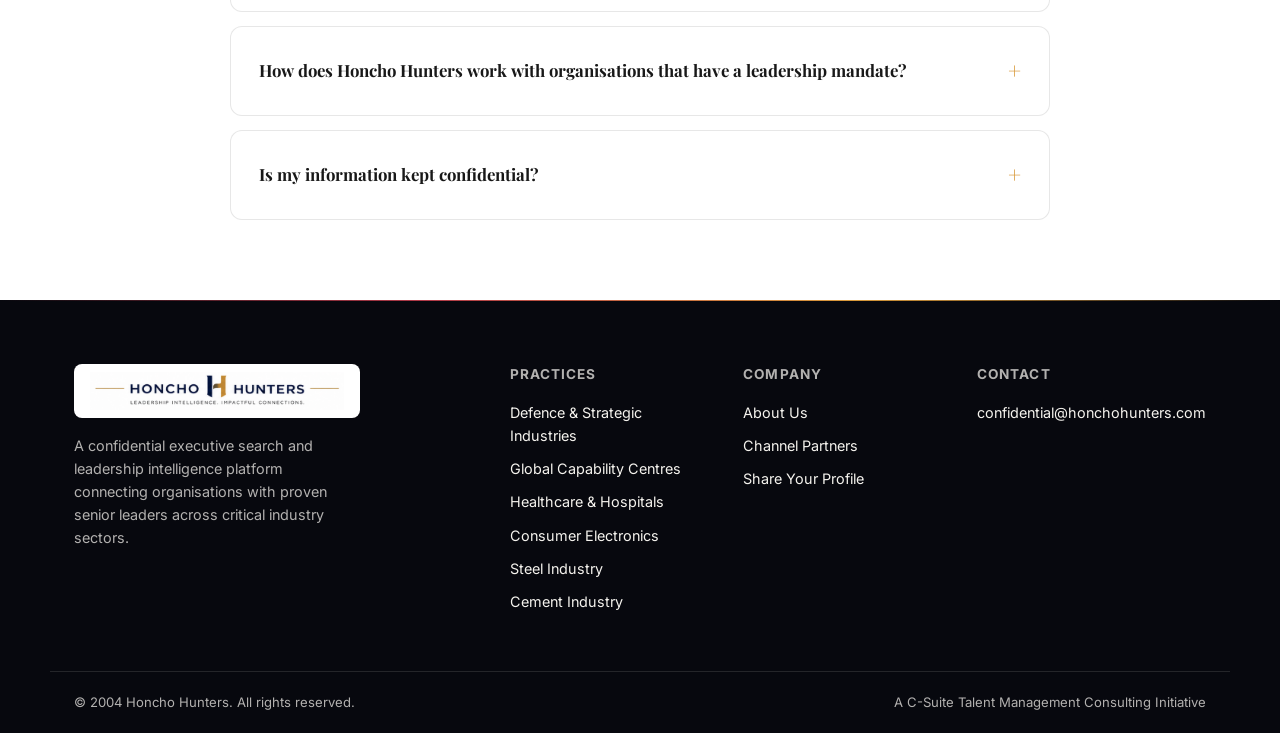
==== commit cea8830a: "Split Channel Partners into two models, seamless S-curves, UX pass Channel Partners - /channel-partn" ====
--- a/index.html
+++ b/index.html
@@ -34,7 +34,7 @@
   <!-- NAV -->
   <nav class="nav" role="navigation" aria-label="Main navigation">
     <div class="nav__inner">
-      <a class="nav__logo" href="/"><img src="/assets/images/logo.png" alt="Honcho Hunters — Leadership Intelligence. Impactful Connections." class="nav__logo-img" width="668" height="100" /></a>
+      <a class="nav__logo" href="/"><img src="/assets/images/logo.png" alt="Honcho Hunters - Leadership Intelligence. Impactful Connections." class="nav__logo-img" width="668" height="100" /></a>
       <ul class="nav__links">
         <li><a href="/" class="is-active">Home</a></li>
         <li class="nav__dropdown">
@@ -122,6 +122,8 @@
     </div>
   </section>
 
+  <span class="divider divider--light-to-card"><svg viewBox="0 0 1440 100" preserveAspectRatio="none"><path d="M0,40 C480,95 960,0 1440,45 L1440,100 L0,100 Z"></path></svg></span>
+
   <!-- PHILOSOPHY -->
   <section class="section section--card">
     <div class="container">
@@ -173,13 +175,13 @@
         <p class="section-label">What We Do</p>
         <h2 class="section-title">Our Six Leadership Practices</h2>
         <p class="section-body" style="margin:0 auto;">
-          Specialised practice verticals that bring sector depth to every mandate — so we speak the language of your industry before the first conversation.
+          Specialised practice verticals that bring sector depth to every mandate - so we speak the language of your industry before the first conversation.
         </p>
       </div>
       <div class="grid grid--cols-3">
         <a class="practice-card" href="/defence/">
           <p class="practice-card__title">Defence &amp; Strategic Industries</p>
-          <p class="practice-card__body">Leadership for India's defence transformation — connecting defence, aerospace and strategic enterprises with deep domain expertise.</p>
+          <p class="practice-card__body">Leadership for India's defence transformation - connecting defence, aerospace and strategic enterprises with deep domain expertise.</p>
           <span class="practice-card__link">Explore →</span>
         </a>
         <a class="practice-card" href="/gcc/">
@@ -189,7 +191,7 @@
         </a>
         <a class="practice-card" href="/healthcare/">
           <p class="practice-card__title">Healthcare &amp; Hospitals</p>
-          <p class="practice-card__body">Leadership for healthcare excellence — leaders who understand both clinical priorities and business transformation.</p>
+          <p class="practice-card__body">Leadership for healthcare excellence - leaders who understand both clinical priorities and business transformation.</p>
           <span class="practice-card__link">Explore →</span>
         </a>
         <a class="practice-card" href="/consumer-electronics/">
@@ -199,7 +201,7 @@
         </a>
         <a class="practice-card" href="/steel/">
           <p class="practice-card__title">Steel Industry</p>
-          <p class="practice-card__body">Leadership for industrial scale and transformation — manufacturing depth, operational excellence and expansion strategy.</p>
+          <p class="practice-card__body">Leadership for industrial scale and transformation - manufacturing depth, operational excellence and expansion strategy.</p>
           <span class="practice-card__link">Explore →</span>
         </a>
         <a class="practice-card" href="/cement/">
@@ -229,6 +231,8 @@
     </div>
   </section>
 
+  <span class="divider divider--dark-to-light"><svg viewBox="0 0 1440 100" preserveAspectRatio="none"><path d="M0,40 C480,95 960,0 1440,45 L1440,100 L0,100 Z"></path></svg></span>
+
   <!-- DIFFERENCE -->
   <section class="section section--light">
     <div class="container">
@@ -239,11 +243,11 @@
       <div class="grid grid--cols-2">
         <div class="card">
           <p class="card__title">Sector Specialists</p>
-          <p class="card__body">We bring practitioners who have operated inside your industry — not generalist recruiters working from a templated brief and a keyword search.</p>
+          <p class="card__body">We bring practitioners who have operated inside your industry - not generalist recruiters working from a templated brief and a keyword search.</p>
         </div>
         <div class="card">
           <p class="card__title">Confidential Network</p>
-          <p class="card__body">Every mandate moves through curated, private relationships built over decades — never a public database, job board or open marketplace.</p>
+          <p class="card__body">Every mandate moves through curated, private relationships built over decades - never a public database, job board or open marketplace.</p>
         </div>
         <div class="card">
           <p class="card__title">Leadership Intelligence</p>
@@ -251,7 +255,7 @@
         </div>
         <div class="card">
           <p class="card__title">Strategic Partnership</p>
-          <p class="card__body">We stay engaged as a long-term advisory partner through the transition — not a one-time, fee-driven placement.</p>
+          <p class="card__body">We stay engaged as a long-term advisory partner through the transition - not a one-time, fee-driven placement.</p>
         </div>
       </div>
     </div>
@@ -295,11 +299,11 @@
   <footer class="footer">
     <div class="footer__inner">
       <div class="footer__brand">
-        <a class="nav__logo" href="/"><img src="/assets/images/logo.png" alt="Honcho Hunters — Leadership Intelligence. Impactful Connections." class="nav__logo-img" width="668" height="100" /></a>
+        <a class="nav__logo" href="/"><img src="/assets/images/logo.png" alt="Honcho Hunters - Leadership Intelligence. Impactful Connections." class="nav__logo-img" width="668" height="100" /></a>
         <p>A confidential executive search and leadership intelligence platform connecting organisations with proven senior leaders across critical industry sectors.</p>
       </div>
       <div class="footer__col">
-        <h4>Practices</h4>
+        <h2>Practices</h2>
         <ul>
           <li><a href="/defence/">Defence &amp; Strategic Industries</a></li>
           <li><a href="/gcc/">Global Capability Centres</a></li>
@@ -310,7 +314,7 @@
         </ul>
       </div>
       <div class="footer__col">
-        <h4>Company</h4>
+        <h2>Company</h2>
         <ul>
           <li><a href="/about/">About Us</a></li>
           <li><a href="/channel-partners/">Channel Partners</a></li>
@@ -318,7 +322,7 @@
         </ul>
       </div>
       <div class="footer__col">
-        <h4>Contact</h4>
+        <h2>Contact</h2>
         <ul>
           <li><a href="mailto:confidential@honchohunters.com">confidential@honchohunters.com</a></li>
         </ul>
--- a/assets/css/style.css
+++ b/assets/css/style.css
@@ -572,6 +572,9 @@
 .divider--card-to-dark { background: var(--bg-card); }
 .divider--card-to-dark svg path { fill: var(--bg-dark); }
 
+.divider--dark-to-card { background: var(--bg-dark); }
+.divider--dark-to-card svg path { fill: var(--bg-card); }
+
 .divider--flip { transform: scaleX(-1); }
 
 .divider--home-curve,
@@ -585,6 +588,37 @@
 }
 .divider--home-curve svg path,
 .divider--page-curve svg path { fill: var(--bg-light); }
+
+/* ===== Seamless S-curve section borders =====
+   The flat-coloured divider bands above cannot match a gradient section (e.g. .section--dark),
+   which leaves a visible rectangle around it. Where CSS masks are supported, the divider spans
+   and hero page-curves are hidden and the section after each one is pulled up 90px over its
+   neighbour, with its top edge masked to the same S-curve. Both sections then show their own
+   background right up to the curve. The paddings add back the 90px the band used to take, so
+   content stays where it was. The divider variant classes above remain as the fallback. */
+@supports (mask-image: none) or (-webkit-mask-image: none) {
+  .divider:not(.divider--home-curve) { display: none; }
+
+  .divider + *,
+  .hero--curve + * {
+    position: relative;
+    margin-top: -90px;
+    -webkit-mask:
+      url("data:image/svg+xml,%3Csvg xmlns='http://www.w3.org/2000/svg' viewBox='0 0 1440 100' preserveAspectRatio='none'%3E%3Cpath d='M0,40 C480,95 960,0 1440,45 L1440,100 L0,100 Z'/%3E%3C/svg%3E") top / 100% 90px no-repeat,
+      linear-gradient(#000, #000) 0 60px / 100% calc(100% - 60px) no-repeat;
+    mask:
+      url("data:image/svg+xml,%3Csvg xmlns='http://www.w3.org/2000/svg' viewBox='0 0 1440 100' preserveAspectRatio='none'%3E%3Cpath d='M0,40 C480,95 960,0 1440,45 L1440,100 L0,100 Z'/%3E%3C/svg%3E") top / 100% 90px no-repeat,
+      linear-gradient(#000, #000) 0 60px / 100% calc(100% - 60px) no-repeat;
+  }
+
+  .divider + .section,
+  .hero--curve + .section { padding-top: 170px; }
+  .divider + .cta-banner { padding-top: 180px; }
+
+  .section:has(+ .divider) { padding-bottom: 170px; }
+  .cta-banner:has(+ .divider) { padding-bottom: 180px; }
+  .hero--page:not(.hero--curve):has(+ .divider) { padding-bottom: 160px; }
+}
 
 /* ===== Generic section ===== */
 .section { padding: 80px 0; }
@@ -1080,7 +1114,7 @@
   color: var(--text-muted-light);
   max-width: 280px;
 }
-.footer__col h4 {
+.footer__col h2 {
   font-size: 0.85rem;
   text-transform: uppercase;
   letter-spacing: 0.08em;
@@ -1180,15 +1214,99 @@
   margin-bottom: 20px;
 }
 
+.page-tag a { color: inherit; }
+.page-tag a:hover { color: var(--text-light); }
+
+/* ===== Channel partner pages ===== */
+.definition-box {
+  max-width: 860px;
+  margin: 0 auto;
+  background: var(--bg-card);
+  border: 1px solid var(--border-light);
+  border-left: 4px solid var(--accent);
+  border-radius: 10px;
+  padding: 28px 32px;
+}
+.definition-box h2 {
+  font-family: var(--serif);
+  font-size: 1.3rem;
+  line-height: 1.35;
+  margin-bottom: 10px;
+}
+.definition-box p { color: var(--text-muted-dark); }
+
+.option-card { padding: 40px 34px; }
+.option-card__label {
+  font-size: 0.75rem;
+  letter-spacing: 0.12em;
+  text-transform: uppercase;
+  color: var(--accent);
+  font-weight: 600;
+  margin-bottom: 10px;
+}
+.option-card__tagline {
+  font-family: var(--serif);
+  font-size: 1.05rem;
+  font-weight: 700;
+  margin-bottom: 14px;
+}
+.option-card__subhead {
+  font-weight: 600;
+  font-size: 0.95rem;
+  margin: 20px 0 12px;
+}
+.option-card .checklist li { font-size: 0.95rem; color: var(--text-muted-dark); }
+.option-card__cta { margin-top: auto; padding-top: 16px; }
+.option-card__cta .btn { width: 100%; justify-content: center; }
+
+.process-steps--detailed li { font-weight: 400; padding-bottom: 32px; }
+.process-steps--detailed h3 {
+  font-family: var(--serif);
+  font-size: 1.1rem;
+  font-weight: 700;
+  line-height: 1.3;
+  margin-bottom: 6px;
+}
+.process-steps--detailed p {
+  color: var(--text-muted-dark);
+  font-size: 0.97rem;
+  margin-bottom: 8px;
+}
+.process-steps--detailed p:last-child { margin-bottom: 0; }
+.section--dark .process-steps--detailed p { color: var(--text-muted-light); }
+
+.pull-quote {
+  font-family: var(--serif);
+  font-size: clamp(1.2rem, 2.2vw, 1.6rem);
+  font-weight: 700;
+  line-height: 1.4;
+  text-align: center;
+  max-width: 820px;
+  margin: 0 auto 20px;
+}
+
+.form-row label.form-check {
+  display: flex;
+  gap: 12px;
+  align-items: flex-start;
+  font-weight: 400;
+  font-size: 0.9rem;
+  color: var(--text-muted-dark);
+}
+.form-row .form-check input {
+  width: 18px;
+  height: 18px;
+  flex: none;
+  margin-top: 3px;
+  padding: 0;
+  accent-color: var(--accent);
+}
+
 /* ===== Responsive ===== */
 @media (max-width: 880px) {
   .footer__inner { grid-template-columns: 1fr 1fr; }
   .form-grid-2 { grid-template-columns: 1fr; }
   .grid--cols-4, .grid--cols-5 { grid-template-columns: repeat(2, 1fr); }
-}
-
-@media (max-width: 560px) {
-  .grid--cols-2, .grid--cols-3, .grid--cols-4, .grid--cols-5 { grid-template-columns: 1fr; }
 }
 
 @media (max-width: 760px) {
@@ -1234,6 +1352,45 @@
   .process__steps { flex-direction: column; }
 }
 
+/* Must come after the 760px block, which sets .grid--cols-3 to two columns */
+@media (max-width: 560px) {
+  .grid--cols-2, .grid--cols-3, .grid--cols-4, .grid--cols-5 { grid-template-columns: 1fr; }
+}
+
+/* ===== Short last rows stretch to the full grid width =====
+   e.g. 5 cards in 3 columns: the last 2 share the full row instead of leaving a gap. */
+@media (min-width: 761px) {
+  .grid--cols-3 { grid-template-columns: repeat(6, 1fr); }
+  .grid--cols-3 > * { grid-column: span 2; }
+  .grid--cols-3 > :nth-child(3n+1):nth-last-child(2),
+  .grid--cols-3 > :nth-child(3n+1):nth-last-child(2) + * { grid-column: span 3; }
+  .grid--cols-3 > :nth-child(3n+1):last-child { grid-column: 1 / -1; }
+}
+
+@media (min-width: 881px) {
+  .grid--cols-4 { grid-template-columns: repeat(12, 1fr); }
+  .grid--cols-4 > * { grid-column: span 3; }
+  .grid--cols-4 > :nth-child(4n+1):nth-last-child(3),
+  .grid--cols-4 > :nth-child(4n+1):nth-last-child(3) ~ * { grid-column: span 4; }
+  .grid--cols-4 > :nth-child(4n+1):nth-last-child(2),
+  .grid--cols-4 > :nth-child(4n+1):nth-last-child(2) + * { grid-column: span 6; }
+  .grid--cols-4 > :nth-child(4n+1):last-child { grid-column: 1 / -1; }
+}
+
+/* Two-column layouts: an odd last card spans both columns */
+@media (min-width: 561px) {
+  .grid--cols-2 > :nth-child(2n+1):last-child { grid-column: 1 / -1; }
+}
+
+@media (min-width: 561px) and (max-width: 760px) {
+  .grid--cols-3 > :nth-child(2n+1):last-child { grid-column: 1 / -1; }
+}
+
+@media (min-width: 561px) and (max-width: 880px) {
+  .grid--cols-4 > :nth-child(2n+1):last-child,
+  .grid--cols-5 > :nth-child(2n+1):last-child { grid-column: 1 / -1; }
+}
+
 /* ===== Scroll reveal ===== */
 .reveal {
   opacity: 0;
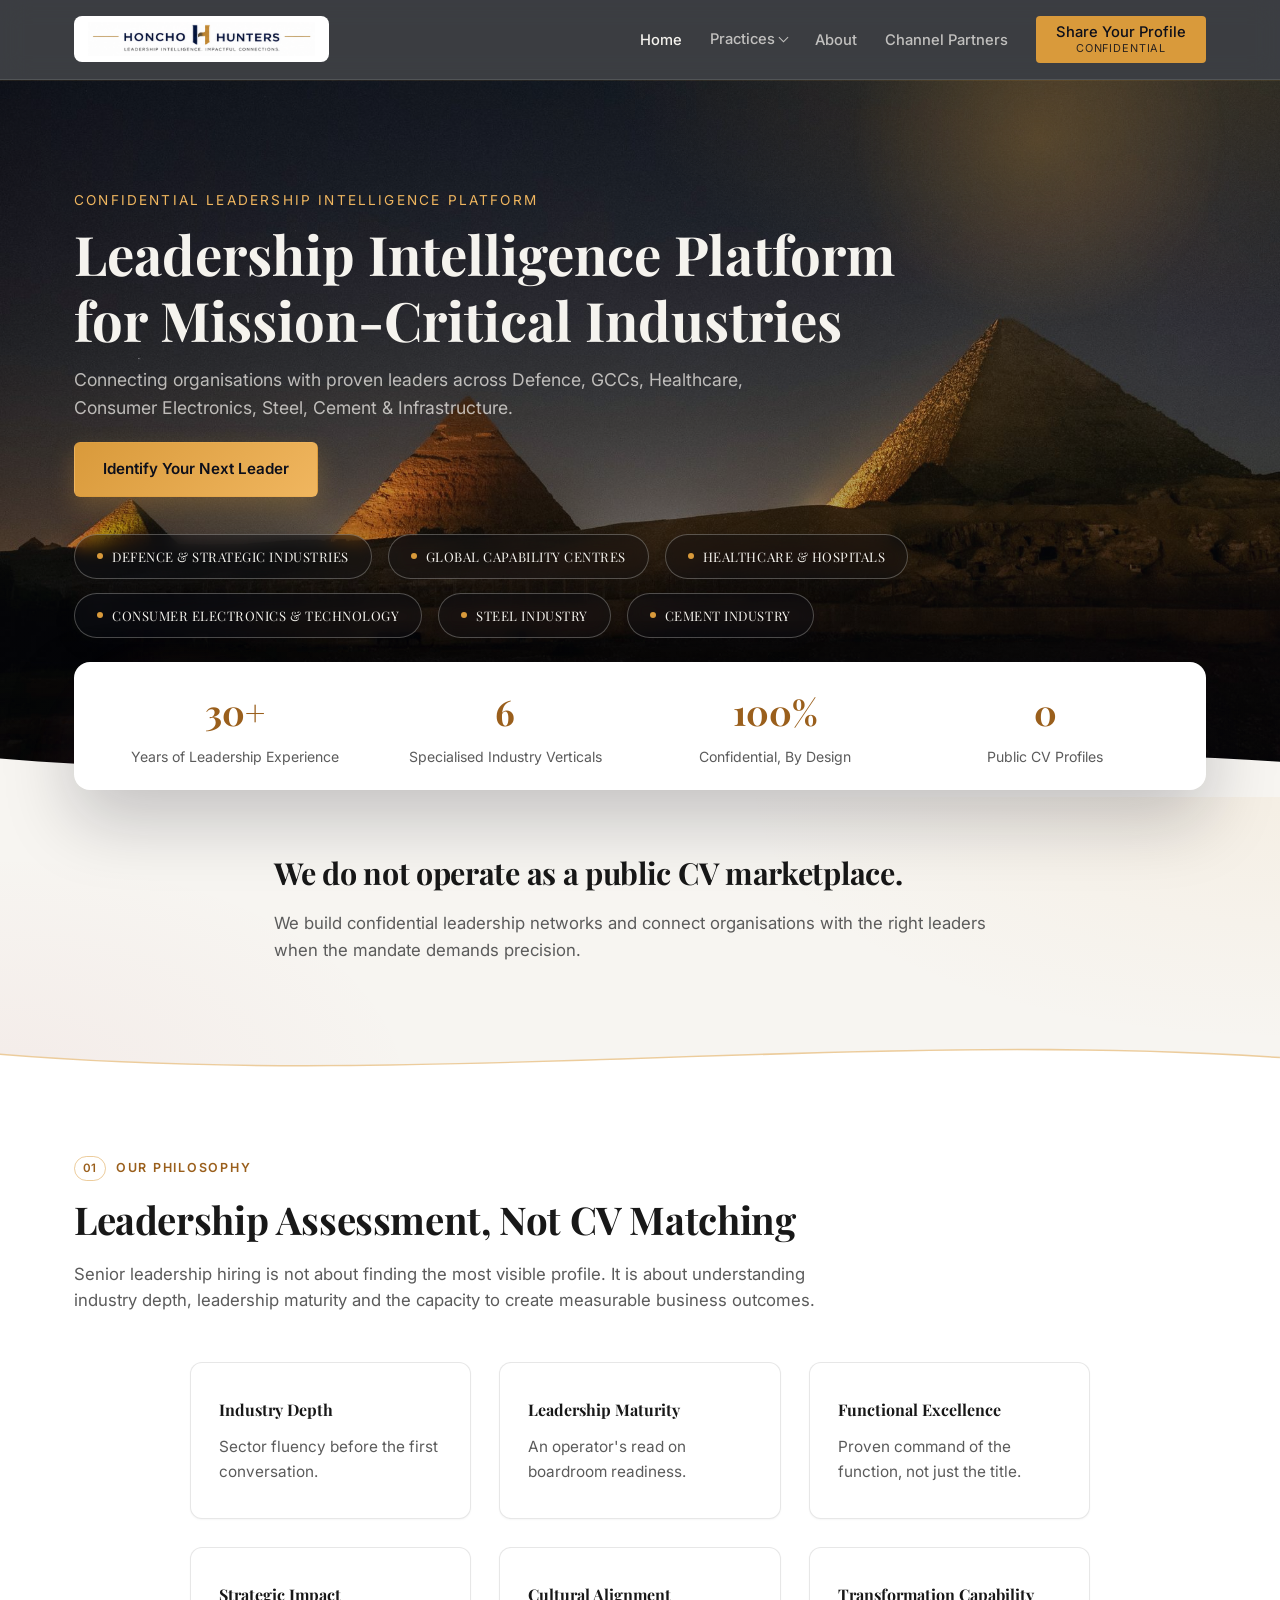
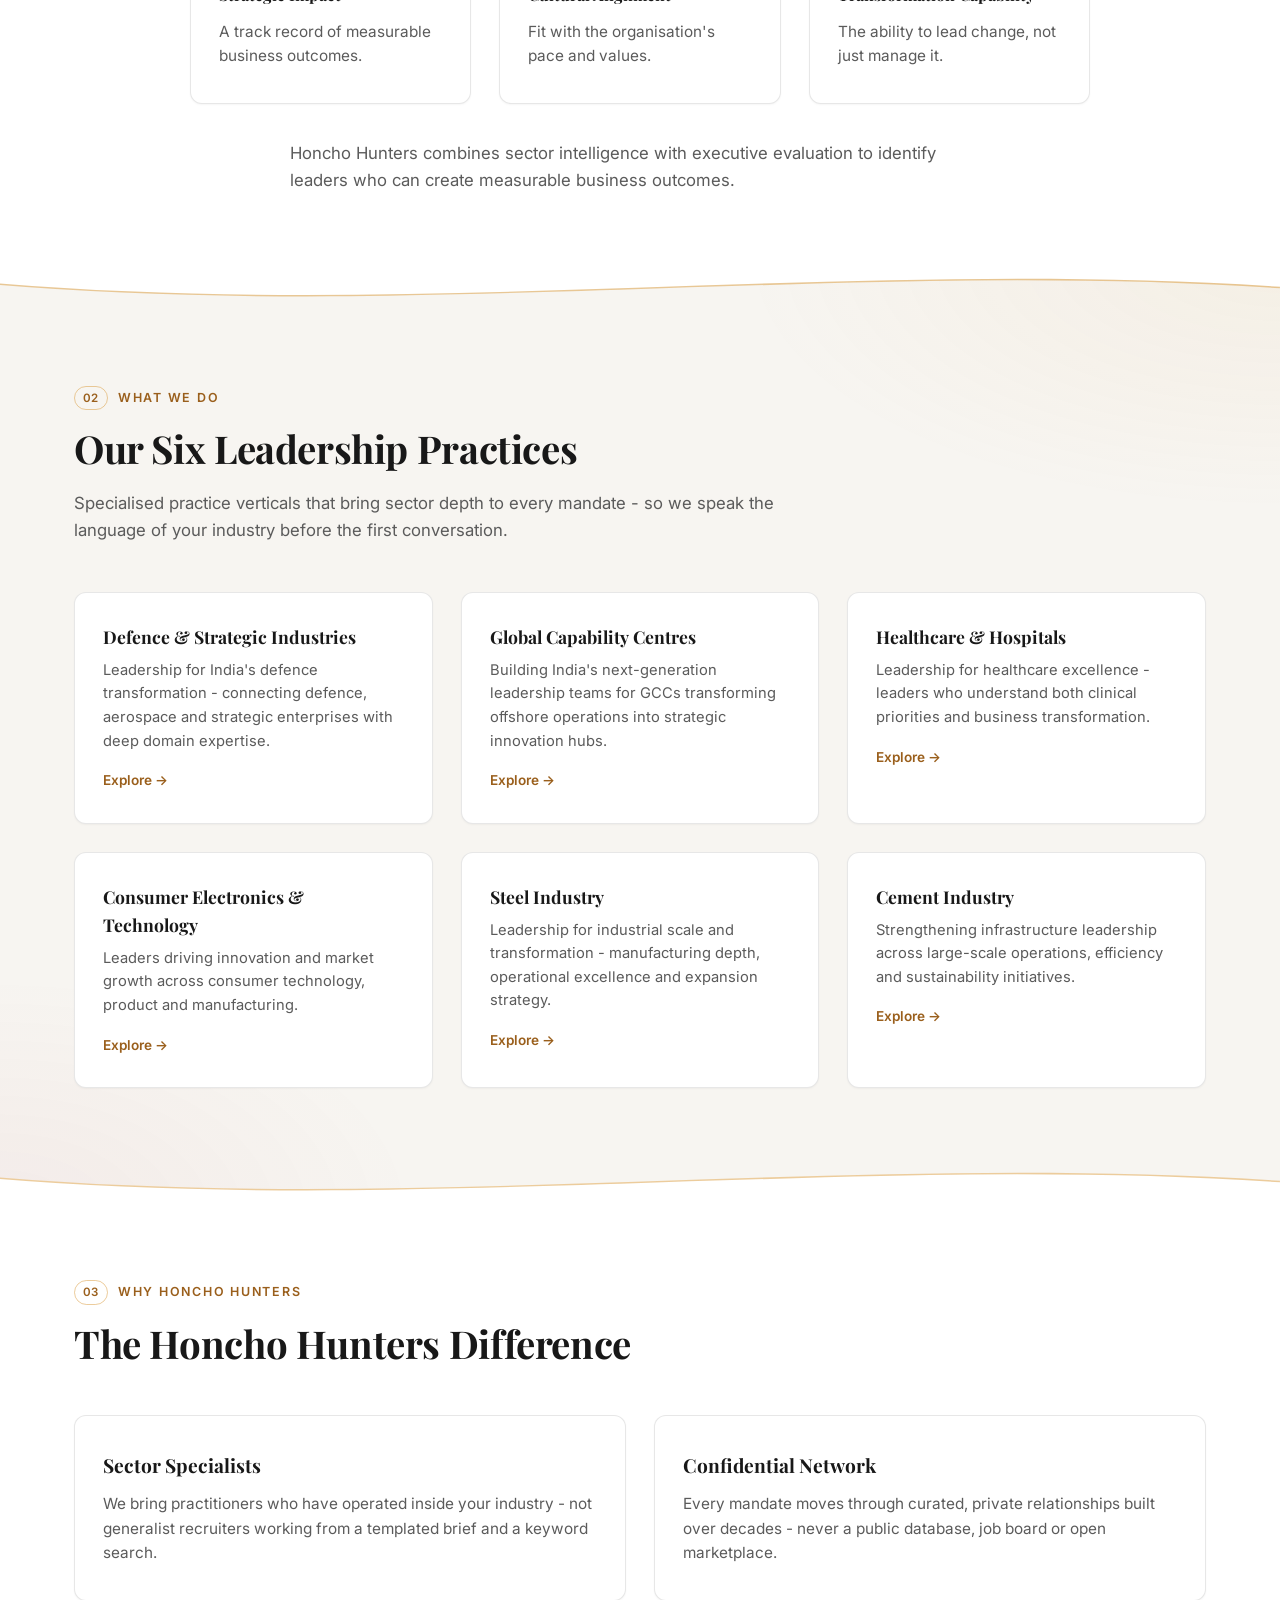
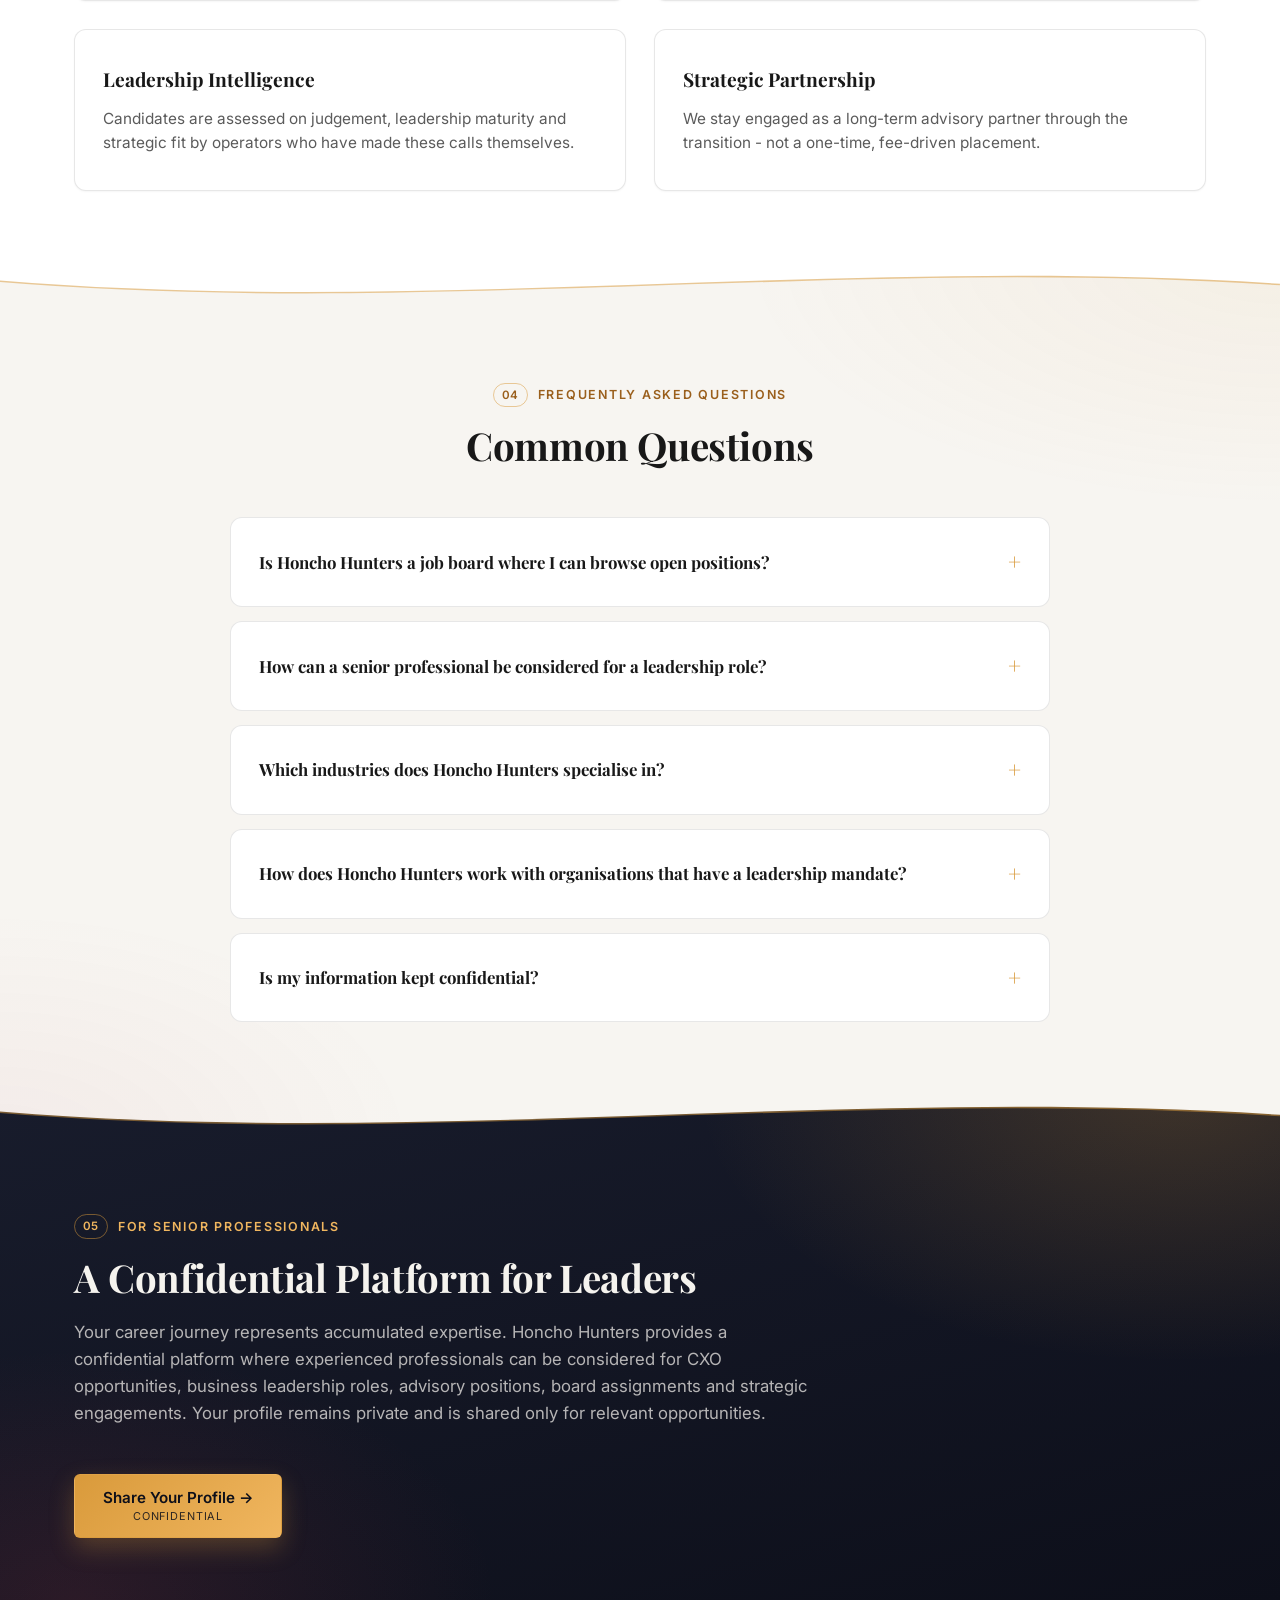
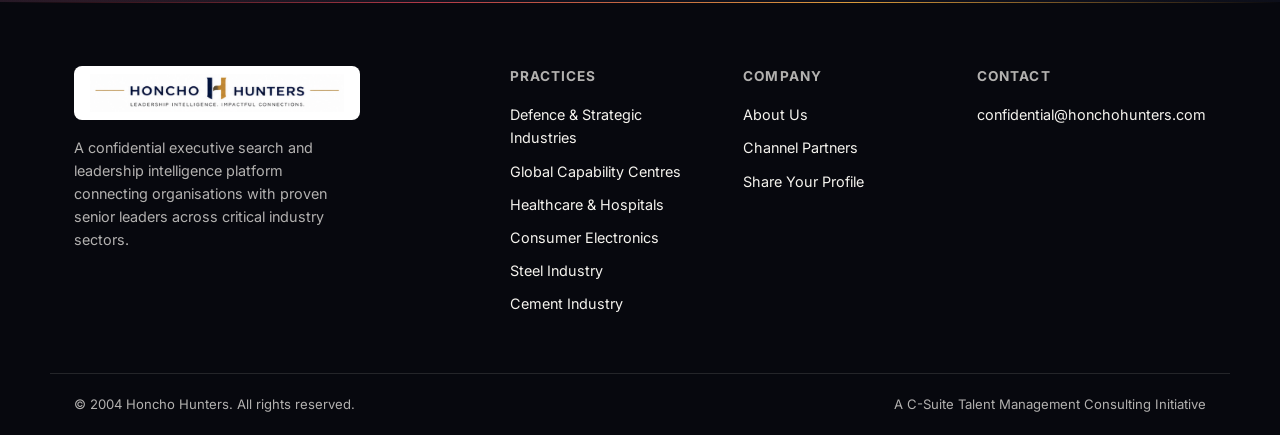
==== commit 61a7976e: "Storyboard redesign for desktop and phone (prototype, not live) From three independent UX reviews (a" ====
--- a/index.html
+++ b/index.html
@@ -58,6 +58,8 @@
     </div>
   </nav>
 
+  <main id="main">
+
   <!-- HERO -->
   <section class="hero hero--home">
     <div class="hero__bg" style="background-image:url('/assets/images/Home-bg.jpg')"></div>
@@ -77,14 +79,14 @@
   </section>
 
   <!-- VERTICALS MARQUEE -->
-  <div class="marquee" aria-hidden="true">
+  <div class="marquee">
     <div class="marquee__track">
-      <span>Defence &amp; Strategic Industries</span>
-      <span>Global Capability Centres</span>
-      <span>Healthcare &amp; Hospitals</span>
-      <span>Consumer Electronics &amp; Technology</span>
-      <span>Steel Industry</span>
-      <span>Cement Industry</span>
+      <a href="/defence/">Defence &amp; Strategic Industries</a>
+      <a href="/gcc/">Global Capability Centres</a>
+      <a href="/healthcare/">Healthcare &amp; Hospitals</a>
+      <a href="/consumer-electronics/">Consumer Electronics &amp; Technology</a>
+      <a href="/steel/">Steel Industry</a>
+      <a href="/cement/">Cement Industry</a>
     </div>
   </div>
 
@@ -111,7 +113,7 @@
   </div>
 
   <!-- POSITIONING STATEMENT -->
-  <section class="section section--light">
+  <section class="section section--light section--statement">
     <div class="container" style="text-align:center;max-width:780px;">
       <p class="section-title" style="font-size:clamp(1.4rem,2.4vw,1.9rem);">
         We do not operate as a public CV marketplace.
@@ -213,6 +215,70 @@
     </div>
   </section>
 
+  <span class="divider divider--light-to-card"><svg viewBox="0 0 1440 100" preserveAspectRatio="none"><path d="M0,40 C480,95 960,0 1440,45 L1440,100 L0,100 Z"></path></svg></span>
+
+  <!-- DIFFERENCE -->
+  <section class="section section--card">
+    <div class="container">
+      <div class="section__header center">
+        <p class="section-label">Why Honcho Hunters</p>
+        <h2 class="section-title">The Honcho Hunters Difference</h2>
+      </div>
+      <div class="grid grid--cols-2">
+        <div class="card">
+          <p class="card__title">Sector Specialists</p>
+          <p class="card__body">We bring practitioners who have operated inside your industry - not generalist recruiters working from a templated brief and a keyword search.</p>
+        </div>
+        <div class="card">
+          <p class="card__title">Confidential Network</p>
+          <p class="card__body">Every mandate moves through curated, private relationships built over decades - never a public database, job board or open marketplace.</p>
+        </div>
+        <div class="card">
+          <p class="card__title">Leadership Intelligence</p>
+          <p class="card__body">Candidates are assessed on judgement, leadership maturity and strategic fit by operators who have made these calls themselves.</p>
+        </div>
+        <div class="card">
+          <p class="card__title">Strategic Partnership</p>
+          <p class="card__body">We stay engaged as a long-term advisory partner through the transition - not a one-time, fee-driven placement.</p>
+        </div>
+      </div>
+    </div>
+  </section>
+
+  <span class="divider divider--card-to-light"><svg viewBox="0 0 1440 100" preserveAspectRatio="none"><path d="M0,40 C480,95 960,0 1440,45 L1440,100 L0,100 Z"></path></svg></span>
+
+  <!-- FAQ -->
+  <section class="section section--light">
+    <div class="container">
+      <div class="section__header center">
+        <p class="section-label">Frequently Asked Questions</p>
+        <h2 class="section-title">Common Questions</h2>
+      </div>
+      <div class="faq-list">
+        <details class="faq-item" name="faq">
+          <summary>Is Honcho Hunters a job board where I can browse open positions?</summary>
+          <p>No. Honcho Hunters is a confidential executive search and leadership intelligence platform, not a public job board. We do not publish open vacancies or candidate profiles. Organisations share specific leadership mandates with us, and we identify and confidentially introduce relevant senior professionals.</p>
+        </details>
+        <details class="faq-item" name="faq">
+          <summary>How can a senior professional be considered for a leadership role?</summary>
+          <p>Senior professionals across Defence, GCC, Healthcare, Consumer Electronics, Steel and Cement can confidentially share their profile at honchohunters.com/engage/. Profiles are never published publicly and are shared only against relevant, mandate-specific opportunities.</p>
+        </details>
+        <details class="faq-item" name="faq">
+          <summary>Which industries does Honcho Hunters specialise in?</summary>
+          <p>Honcho Hunters operates six specialised leadership practices: Defence &amp; Strategic Industries, Global Capability Centres (GCC), Healthcare &amp; Hospitals, Consumer Electronics &amp; Technology, Steel Industry and Cement Industry.</p>
+        </details>
+        <details class="faq-item" name="faq">
+          <summary>How does Honcho Hunters work with organisations that have a leadership mandate?</summary>
+          <p>Organisations share their leadership requirement directly with Honcho Hunters. We map the relevant sector leadership landscape, identify and confidentially engage suitable executives, evaluate leadership fit, and make a discreet introduction, without any public listing.</p>
+        </details>
+        <details class="faq-item" name="faq">
+          <summary>Is my information kept confidential?</summary>
+          <p>Yes. Honcho Hunters does not operate as a public CV marketplace or open database. Whether you are a senior professional or an organisation with a mandate, your information is handled discreetly and shared only with directly relevant counterparts.</p>
+        </details>
+      </div>
+    </div>
+  </section>
+
   <span class="divider divider--light-to-dark"><svg viewBox="0 0 1440 100" preserveAspectRatio="none"><path d="M0,40 C480,95 960,0 1440,45 L1440,100 L0,100 Z"></path></svg></span>
 
   <!-- FOR SENIOR PROFESSIONALS -->
@@ -231,69 +297,7 @@
     </div>
   </section>
 
-  <span class="divider divider--dark-to-light"><svg viewBox="0 0 1440 100" preserveAspectRatio="none"><path d="M0,40 C480,95 960,0 1440,45 L1440,100 L0,100 Z"></path></svg></span>
-
-  <!-- DIFFERENCE -->
-  <section class="section section--light">
-    <div class="container">
-      <div class="section__header center">
-        <p class="section-label">Why Honcho Hunters</p>
-        <h2 class="section-title">The Honcho Hunters Difference</h2>
-      </div>
-      <div class="grid grid--cols-2">
-        <div class="card">
-          <p class="card__title">Sector Specialists</p>
-          <p class="card__body">We bring practitioners who have operated inside your industry - not generalist recruiters working from a templated brief and a keyword search.</p>
-        </div>
-        <div class="card">
-          <p class="card__title">Confidential Network</p>
-          <p class="card__body">Every mandate moves through curated, private relationships built over decades - never a public database, job board or open marketplace.</p>
-        </div>
-        <div class="card">
-          <p class="card__title">Leadership Intelligence</p>
-          <p class="card__body">Candidates are assessed on judgement, leadership maturity and strategic fit by operators who have made these calls themselves.</p>
-        </div>
-        <div class="card">
-          <p class="card__title">Strategic Partnership</p>
-          <p class="card__body">We stay engaged as a long-term advisory partner through the transition - not a one-time, fee-driven placement.</p>
-        </div>
-      </div>
-    </div>
-  </section>
-
-  <span class="divider divider--light-to-card"><svg viewBox="0 0 1440 100" preserveAspectRatio="none"><path d="M0,40 C480,95 960,0 1440,45 L1440,100 L0,100 Z"></path></svg></span>
-
-  <!-- FAQ -->
-  <section class="section section--card">
-    <div class="container">
-      <div class="section__header center">
-        <p class="section-label">Frequently Asked Questions</p>
-        <h2 class="section-title">Common Questions</h2>
-      </div>
-      <div class="faq-list">
-        <details class="faq-item">
-          <summary>Is Honcho Hunters a job board where I can browse open positions?</summary>
-          <p>No. Honcho Hunters is a confidential executive search and leadership intelligence platform, not a public job board. We do not publish open vacancies or candidate profiles. Organisations share specific leadership mandates with us, and we identify and confidentially introduce relevant senior professionals.</p>
-        </details>
-        <details class="faq-item">
-          <summary>How can a senior professional be considered for a leadership role?</summary>
-          <p>Senior professionals across Defence, GCC, Healthcare, Consumer Electronics, Steel and Cement can confidentially share their profile at honchohunters.com/engage/. Profiles are never published publicly and are shared only against relevant, mandate-specific opportunities.</p>
-        </details>
-        <details class="faq-item">
-          <summary>Which industries does Honcho Hunters specialise in?</summary>
-          <p>Honcho Hunters operates six specialised leadership practices: Defence &amp; Strategic Industries, Global Capability Centres (GCC), Healthcare &amp; Hospitals, Consumer Electronics &amp; Technology, Steel Industry and Cement Industry.</p>
-        </details>
-        <details class="faq-item">
-          <summary>How does Honcho Hunters work with organisations that have a leadership mandate?</summary>
-          <p>Organisations share their leadership requirement directly with Honcho Hunters. We map the relevant sector leadership landscape, identify and confidentially engage suitable executives, evaluate leadership fit, and make a discreet introduction, without any public listing.</p>
-        </details>
-        <details class="faq-item">
-          <summary>Is my information kept confidential?</summary>
-          <p>Yes. Honcho Hunters does not operate as a public CV marketplace or open database. Whether you are a senior professional or an organisation with a mandate, your information is handled discreetly and shared only with directly relevant counterparts.</p>
-        </details>
-      </div>
-    </div>
-  </section>
+  </main>
 
   <!-- FOOTER -->
   <footer class="footer">
--- a/assets/css/style.css
+++ b/assets/css/style.css
@@ -21,6 +21,9 @@
   --border-dark: rgba(245, 243, 238, 0.12);
   --border-light: rgba(24, 24, 24, 0.1);
   --serif: 'Playfair Display', serif;
+  --accent-ink: #9a5f1c;     /* gold for text on light/white: 4.8:1 and above */
+  --section-y: 64px;         /* vertical padding of a section */
+  --curve-h: 64px;           /* height of the S-curve band between sections */
   --sans: 'Inter', sans-serif;
 }
 
@@ -98,6 +101,7 @@
   font-weight: 600;
   font-size: 0.95rem;
   border: 1px solid transparent;
+  text-align: center;
   cursor: pointer;
   transition: transform 0.25s ease, box-shadow 0.25s ease, background 0.25s ease, color 0.25s ease;
 }
@@ -267,8 +271,6 @@
 .nav__dropdown-menu a:hover,
 .nav__dropdown-menu a.is-active { background: rgba(255, 255, 255, 0.07); }
 
-.nav__dropdown:hover .nav__dropdown-menu,
-.nav__dropdown:focus-within .nav__dropdown-menu,
 .nav__dropdown.is-open .nav__dropdown-menu { display: flex; }
 
 .nav__hamburger {
@@ -430,9 +432,12 @@
 .hero--page .hero__title,
 .hero--page .hero__subtitle { margin-left: 0; }
 
-.hero--home { padding-bottom: 300px; }
-
-.hero--curve { padding-bottom: 160px; }
+.hero--home { padding-bottom: 300px; text-align: left; }
+.hero--home .hero__title,
+.hero--home .hero__subtitle { margin-left: 0; }
+.hero--home .hero__actions { justify-content: flex-start; }
+
+.hero--curve { padding-bottom: calc(70px + var(--curve-h)); }
 
 .hero__orb {
   position: absolute;
@@ -471,7 +476,7 @@
 .hero-stats {
   position: relative;
   z-index: 2;
-  max-width: 1000px;
+  max-width: 1132px;
   margin: 0 auto 0;
   background: var(--bg-card);
   border-radius: 16px;
@@ -490,12 +495,12 @@
   display: flex;
   flex-wrap: wrap;
   align-items: center;
-  justify-content: center;
+  justify-content: flex-start;
   gap: 14px 16px;
-  max-width: 1080px;
+  max-width: 1132px;
   margin: 0 auto;
 }
-.marquee__track span {
+.marquee__track > * {
   display: inline-flex;
   align-items: center;
   gap: 9px;
@@ -514,7 +519,7 @@
   box-shadow: 0 6px 18px rgba(7, 8, 14, 0.25);
   transition: border-color 0.25s ease, background 0.25s ease, transform 0.25s ease;
 }
-.marquee__track span::before {
+.marquee__track > *::before {
   content: '';
   width: 6px;
   height: 6px;
@@ -522,7 +527,7 @@
   background: var(--accent);
   flex: none;
 }
-.marquee__track span:hover {
+.marquee__track > *:hover {
   border-color: var(--accent);
   background: rgba(217, 154, 59, 0.08);
   transform: translateY(-2px);
@@ -548,7 +553,7 @@
 .divider {
   display: block;
   width: 100%;
-  height: 90px;
+  height: var(--curve-h);
   line-height: 0;
 }
 
@@ -602,26 +607,38 @@
   .divider + *,
   .hero--curve + * {
     position: relative;
-    margin-top: -90px;
+    margin-top: calc(-1 * var(--curve-h));
     -webkit-mask:
-      url("data:image/svg+xml,%3Csvg xmlns='http://www.w3.org/2000/svg' viewBox='0 0 1440 100' preserveAspectRatio='none'%3E%3Cpath d='M0,40 C480,95 960,0 1440,45 L1440,100 L0,100 Z'/%3E%3C/svg%3E") top / 100% 90px no-repeat,
-      linear-gradient(#000, #000) 0 60px / 100% calc(100% - 60px) no-repeat;
+      url("data:image/svg+xml,%3Csvg xmlns='http://www.w3.org/2000/svg' viewBox='0 0 1440 100' preserveAspectRatio='none'%3E%3Cpath d='M0,40 C480,95 960,0 1440,45 L1440,100 L0,100 Z'/%3E%3C/svg%3E") top / 100% var(--curve-h) no-repeat,
+      linear-gradient(#000, #000) 0 calc(var(--curve-h) * 0.66) / 100% calc(100% - var(--curve-h) * 0.66) no-repeat;
     mask:
-      url("data:image/svg+xml,%3Csvg xmlns='http://www.w3.org/2000/svg' viewBox='0 0 1440 100' preserveAspectRatio='none'%3E%3Cpath d='M0,40 C480,95 960,0 1440,45 L1440,100 L0,100 Z'/%3E%3C/svg%3E") top / 100% 90px no-repeat,
-      linear-gradient(#000, #000) 0 60px / 100% calc(100% - 60px) no-repeat;
+      url("data:image/svg+xml,%3Csvg xmlns='http://www.w3.org/2000/svg' viewBox='0 0 1440 100' preserveAspectRatio='none'%3E%3Cpath d='M0,40 C480,95 960,0 1440,45 L1440,100 L0,100 Z'/%3E%3C/svg%3E") top / 100% var(--curve-h) no-repeat,
+      linear-gradient(#000, #000) 0 calc(var(--curve-h) * 0.66) / 100% calc(100% - var(--curve-h) * 0.66) no-repeat;
   }
+  /* A faint gold thread along each curve ties the chapters together */
+  .divider + *::after,
+  .hero--curve + *::after {
+    content: '';
+    position: absolute;
+    left: 0;
+    right: 0;
+    top: 0;
+    height: var(--curve-h);
+    background: url("data:image/svg+xml,%3Csvg xmlns='http://www.w3.org/2000/svg' viewBox='0 0 1440 100' preserveAspectRatio='none'%3E%3Cpath d='M0,40 C480,95 960,0 1440,45' fill='none' stroke='%23d99a3b' stroke-opacity='.5' stroke-width='3' vector-effect='non-scaling-stroke'/%3E%3C/svg%3E") top / 100% 100% no-repeat;
+    pointer-events: none;
+  }
 
   .divider + .section,
-  .hero--curve + .section { padding-top: 170px; }
-  .divider + .cta-banner { padding-top: 180px; }
-
-  .section:has(+ .divider) { padding-bottom: 170px; }
-  .cta-banner:has(+ .divider) { padding-bottom: 180px; }
-  .hero--page:not(.hero--curve):has(+ .divider) { padding-bottom: 160px; }
+  .hero--curve + .section { padding-top: calc(var(--section-y) + var(--curve-h)); }
+  .divider + .cta-banner { padding-top: calc(var(--section-y) + var(--curve-h) + 8px); }
+
+  .section:has(+ .divider) { padding-bottom: calc(var(--section-y) + var(--curve-h)); }
+  .cta-banner:has(+ .divider) { padding-bottom: calc(var(--section-y) + var(--curve-h) + 8px); }
+  .hero--page:not(.hero--curve):has(+ .divider) { padding-bottom: calc(70px + var(--curve-h)); }
 }
 
 /* ===== Generic section ===== */
-.section { padding: 80px 0; }
+.section { padding: var(--section-y) 0; }
 .section--card { background: var(--bg-card); }
 .section--dark {
   background:
@@ -1310,7 +1327,11 @@
 }
 
 @media (max-width: 760px) {
-  .hero-stats { padding: 22px 22px; margin-top: 0; border-radius: 12px; }
+  .hero-stats { padding: 22px 22px; margin: 0 16px; border-radius: 12px; }
+  .hero--home { padding-bottom: 160px; }
+  .stats { grid-template-columns: repeat(2, 1fr); gap: 24px 16px; }
+  .stat__number { font-size: clamp(1.1rem, 5.2vw, 1.8rem); white-space: nowrap; }
+  .stat__label { font-size: 0.8rem; }
   .marquee {
     padding: 20px 16px 40px;
     margin: -76px 16px 0;
@@ -1318,8 +1339,8 @@
     border-radius: 22px;
     box-shadow: 0 20px 40px rgba(13, 15, 26, 0.18);
   }
-  .marquee__track { gap: 10px 10px; }
-  .marquee__track span { font-size: 0.72rem; padding: 9px 16px; background: rgba(245, 243, 238, 0.08); }
+  .marquee__track { gap: 10px 10px; justify-content: center; }
+  .marquee__track > * { font-size: 0.72rem; padding: 9px 16px; background: rgba(245, 243, 238, 0.08); }
   .grid--cols-3 { grid-template-columns: repeat(2, 1fr); }
   [style*="grid-template-columns:1fr 1fr"] { grid-template-columns: 1fr !important; gap: 32px !important; }
   .nav__links {
@@ -1355,6 +1376,7 @@
 /* Must come after the 760px block, which sets .grid--cols-3 to two columns */
 @media (max-width: 560px) {
   .grid--cols-2, .grid--cols-3, .grid--cols-4, .grid--cols-5 { grid-template-columns: 1fr; }
+  .hero__actions .btn { width: 100%; justify-content: center; }
 }
 
 /* ===== Short last rows stretch to the full grid width =====
@@ -1407,3 +1429,318 @@
   .hero__eyebrow, .page-tag, .hero__title, .hero__subtitle, .hero__actions { animation: none !important; }
   .hero__orb { animation: none !important; }
 }
+
+/* ===== Storyboard redesign layer =====
+   One design language for desktop and phone, built from three UX reviews:
+   accessible gold, clear focus, numbered left-aligned chapters, a split layout
+   for list sections on wide screens, and phone patterns chosen by content size.
+   No wording lives here: every rule is layout, colour or interaction. */
+
+html { scroll-padding-top: 90px; }
+main a[href^="mailto:"] { overflow-wrap: anywhere; }
+
+/* Accessible gold: text on light/white uses --accent-ink; fills keep --accent */
+.section-label,
+.card-link,
+.practice-card__link,
+.card__focus,
+.option-card__label,
+.stat__number,
+.org-note strong,
+.related-practices a:hover { color: var(--accent-ink); }
+.section--dark .section-label,
+.color_dark .section-label,
+.cta-banner .section-label,
+.section--dark .option-card__label { color: var(--accent-light); }
+.section:not(.section--dark) [style*="color:var(--accent);"],
+.section:not(.section--dark) [style*="color:var(--accent-deep)"] { color: var(--accent-ink) !important; }
+.btn--primary,
+.nav__links .nav__cta { color: var(--bg-dark) !important; }
+.btn__sub,
+.nav__cta-sub { font-size: 0.68rem; opacity: 0.85; }
+
+/* Focus you can see */
+:focus-visible { outline: 2px solid var(--accent-ink); outline-offset: 3px; border-radius: 4px; }
+.nav :focus-visible,
+.hero :focus-visible,
+.section--dark :focus-visible,
+.cta-banner :focus-visible,
+.footer :focus-visible,
+.marquee :focus-visible,
+.phone-cta :focus-visible { outline-color: var(--accent-light); }
+.form-row input,
+.form-row select,
+.form-row textarea { border-color: #8c8c8c; }
+.form-row input:focus-visible,
+.form-row select:focus-visible,
+.form-row textarea:focus-visible { outline: 2px solid var(--accent-ink); outline-offset: 2px; box-shadow: none; }
+.form-row input:user-invalid,
+.form-row select:user-invalid,
+.form-row textarea:user-invalid { border-color: #b3261e; }
+
+/* Only things you can click lift on hover */
+.card:not(a):hover { transform: none; box-shadow: 0 1px 2px rgba(0, 0, 0, 0.04); }
+.section--dark .card:not(a):hover { box-shadow: none; }
+.card:not(a):hover::before { transform: scaleX(0); }
+.tag-chip:hover,
+.step:hover { transform: none; box-shadow: none; }
+a.practice-card:focus-visible { transform: translateY(-6px); border-color: rgba(217, 154, 59, 0.4); }
+
+/* Comfortable line length */
+.section-body,
+.hero__subtitle { max-width: 68ch; }
+
+/* Hero tagline: one style everywhere */
+.hero__tagline {
+  font-family: var(--serif);
+  font-weight: 700;
+  color: var(--accent-light);
+  font-size: clamp(1.15rem, 2vw, 1.4rem);
+  line-height: 1.35;
+  margin: 0 0 24px;
+  max-width: 860px;
+  animation: fadeUp 0.5s ease both;
+}
+.hero__tagline--lg { font-size: clamp(1.25rem, 2.4vw, 1.7rem); margin-bottom: 8px; }
+.hero__eyebrow,
+.page-tag,
+.hero__title,
+.hero__subtitle,
+.hero__actions { animation-duration: 0.5s; }
+.hero__title { animation-delay: 0s; }
+.hero__subtitle { animation-delay: 0.06s; }
+.hero__actions { animation-delay: 0.12s; }
+
+/* Chapters: every section label is numbered, left-aligned, read as one story */
+body { counter-reset: chapter; }
+.section .section-label::before {
+  counter-increment: chapter;
+  content: counter(chapter, decimal-leading-zero);
+  content: counter(chapter, decimal-leading-zero) / "";
+  width: auto;
+  height: auto;
+  background: none;
+  padding: 2px 8px;
+  border: 1px solid rgba(217, 154, 59, 0.5);
+  border-radius: 999px;
+  font-size: 0.72rem;
+  letter-spacing: 0.04em;
+}
+.section__header.center { text-align: left; margin-left: 0; }
+.section__header.center .section-label { justify-content: flex-start; }
+.section__header .section-body { margin-left: 0 !important; }
+.section [style*="text-align:center"]:not(.is-success) { text-align: left !important; }
+.section .tag-cloud,
+.related-practices { justify-content: flex-start; margin-left: 0; }
+.section .card[style*="auto"],
+.section .org-note[style*="auto"],
+.section div[style*="max-width:560px;margin:0 auto"],
+.section div[style*="max-width:760px;margin:48px auto"],
+.section div[style*="max-width:760px;margin:56px auto"] { margin-left: 0 !important; }
+/* These stay centred: the FAQ, the closing banners and the home statement */
+.section:has(.faq-list) .section__header.center { text-align: center; margin-left: auto; }
+.section:has(.faq-list) .section__header.center .section-label { justify-content: center; }
+.section:has(.faq-list) .section__header .section-body { margin-left: auto !important; }
+.section--statement [style*="text-align:center"] { text-align: center !important; }
+.section--statement .section-label { justify-content: center; }
+
+/* Short lists read in two columns (JS adds .list--split when every item is short) */
+.list--split { columns: 2; column-gap: 32px; }
+.list--split li { break-inside: avoid; }
+
+/* Wide screens: header on the left (sticky), the list on the right */
+@media (min-width: 1024px) {
+  .section > .container.split {
+    display: grid;
+    grid-template-columns: minmax(0, 5fr) minmax(0, 7fr);
+    column-gap: 64px;
+    align-items: start;
+    max-width: 1180px !important;
+  }
+  .container.split > .section__header {
+    grid-column: 1;
+    grid-row: 1 / span 12;
+    position: sticky;
+    top: 112px;
+    margin-bottom: 0;
+  }
+  .container.split > :not(.section__header) { grid-column: 2; }
+  .container.split > .section-body,
+  .container.split > p { margin-top: 0 !important; }
+  .container.split > * + * { margin-top: 24px; }
+  .container.split .process-steps--detailed { margin-top: 0; }
+  .container.split .section-title { font-size: clamp(1.8rem, 2.3vw, 2.2rem); }
+}
+
+/* Phone-only helpers stay hidden on wide screens */
+.deck-dots,
+.read-progress,
+.phone-cta,
+.tablist { display: none; }
+
+/* ===== Phone (760px and below) ===== */
+@media (max-width: 760px) {
+  :root { --section-y: 44px; --curve-h: 40px; }
+
+  /* Type and rhythm */
+  .section__header { margin-bottom: 24px; }
+  .section-title { font-size: 1.6rem; margin-bottom: 12px; }
+  .section-body { font-size: 1rem; }
+  .card__body,
+  .faq-item p,
+  .process-steps--detailed p { font-size: 1rem; }
+  .card { padding: 24px 20px; }
+  .form-card { padding: 28px 20px; }
+  .form-row input,
+  .form-row select,
+  .form-row textarea { font-size: 1rem; }
+  .faq-item { padding: 0 18px; }
+  .faq-item summary { padding: 16px 0; font-size: 1rem; }
+  .hero--page { padding: 48px 24px 40px; }
+  .hero--curve { padding-bottom: calc(56px + var(--curve-h)); }
+  .hero__title { font-size: 1.85rem; }
+  .hero__subtitle { font-size: 1rem; line-height: 1.55; }
+  .page-tag { border: none; background: none; padding: 0; }
+
+  /* Compact nav, 44px targets, a menu that reads as a list */
+  .nav__inner { padding: 10px 16px; }
+  .nav__logo { padding: 5px 10px; }
+  .nav__logo-img { height: 28px; }
+  .nav__hamburger { width: 44px; height: 44px; align-items: center; justify-content: center; padding: 0; }
+  .nav__hamburger span { transition: transform 0.25s ease, opacity 0.2s ease; }
+  .nav__hamburger[aria-expanded="true"] span:nth-child(1) { transform: translateY(7px) rotate(45deg); }
+  .nav__hamburger[aria-expanded="true"] span:nth-child(2) { opacity: 0; }
+  .nav__hamburger[aria-expanded="true"] span:nth-child(3) { transform: translateY(-7px) rotate(-45deg); }
+  .nav__links { gap: 0; padding: 8px 20px 16px; }
+  .nav__links > li { width: 100%; border-bottom: 1px solid var(--border-dark); }
+  .nav__links > li:last-child { border-bottom: none; padding-top: 12px; }
+  .nav__links a,
+  .nav__dropdown-toggle { display: block; padding: 13px 0; }
+  .nav__links .nav__dropdown-menu { display: flex; margin: 0 0 8px 12px; }
+  .nav__dropdown-menu a { padding: 11px 0; }
+  .nav__dropdown-toggle::after { display: none; }
+  .nav__links .nav__cta { display: flex; align-items: center; padding: 12px 20px; }
+
+  /* Home: no dead gap under the hero button; sectors as an even 2 x 3 grid of links */
+  .hero--home { padding-bottom: 130px; }
+  .marquee { margin-top: -66px; padding: 14px 10px 24px; }
+  .marquee__track { display: grid; grid-template-columns: 1fr 1fr; align-items: stretch; gap: 8px; }
+  .marquee__track > * {
+    justify-content: center;
+    text-align: center;
+    white-space: normal;
+    font-family: var(--sans);
+    font-weight: 600;
+    font-size: clamp(0.72rem, 3.33vw, 0.8rem);
+    letter-spacing: 0;
+    text-transform: none;
+    line-height: 1.3;
+    padding: 8px 5px;
+    min-height: 52px;
+    border-radius: 12px;
+  }
+  .marquee__track > *::before { display: none; }
+  .hero-stats { margin: 0 16px; }
+
+  /* Card decks: only for mid-size browse sets (JS adds .deck); tall sets stack, short sets become tiles */
+  .grid.deck {
+    display: grid;
+    grid-auto-flow: column;
+    grid-template-columns: none !important;
+    grid-auto-columns: min(82%, 320px);
+    gap: 14px;
+    overflow-x: auto;
+    overscroll-behavior-x: contain;
+    scroll-snap-type: x mandatory;
+    max-width: none !important;
+    margin-left: -24px !important;
+    margin-right: -24px !important;
+    padding: 6px 24px 10px;
+    scroll-padding-left: 24px;
+    scrollbar-width: none;
+  }
+  .grid.deck::-webkit-scrollbar { display: none; }
+  .grid.deck > * { scroll-snap-align: start; grid-column: auto !important; }
+  .grid.tiles { grid-template-columns: 1fr 1fr !important; gap: 10px; }
+  .grid.tiles > * { grid-column: auto !important; padding: 18px 14px; }
+  .grid.tiles > :last-child:nth-child(odd) { grid-column: 1 / -1 !important; }
+  .grid.tiles .card__title { font-size: 0.98rem !important; }
+  .grid.tiles .card__body { font-size: 0.88rem; }
+  .deck-dots { display: flex; justify-content: center; gap: 0; margin: 0; }
+  .deck-dots button { width: 24px; height: 32px; border: 0; background: none; padding: 0; display: inline-flex; align-items: center; justify-content: center; cursor: pointer; }
+  .deck-dots button::before { content: ''; width: 7px; height: 7px; border-radius: 999px; background: rgba(24, 24, 24, 0.5); transition: width 0.25s ease, background 0.25s ease; }
+  .deck-dots button.is-active::before { width: 18px; background: var(--accent-ink); }
+  .section--dark .deck-dots button::before { background: rgba(245, 243, 238, 0.45); }
+  .section--dark .deck-dots button.is-active::before { background: var(--accent-light); }
+
+  /* Option and level cards: tabs, one card at a time */
+  .tablist { display: flex; gap: 6px; padding: 4px; margin: 0 0 16px; border: 1px solid var(--border-light); border-radius: 999px; background: var(--bg-card); }
+  .section--dark .tablist { background: rgba(255, 255, 255, 0.05); border-color: var(--border-dark); }
+  .tablist button { flex: 1; min-height: 44px; border: 0; border-radius: 999px; background: none; font: 600 0.82rem/1.2 var(--sans); letter-spacing: 0.08em; text-transform: uppercase; color: var(--text-muted-dark); cursor: pointer; }
+  .section--dark .tablist button { color: var(--text-muted-light); }
+  .tablist button[aria-selected="true"] { background: linear-gradient(135deg, var(--accent), var(--accent-light)); color: var(--bg-dark); }
+  .grid.tabbed { grid-template-columns: 1fr !important; }
+  .grid.tabbed > :not(.is-active) { display: none; }
+  .grid.tabbed > * { grid-column: auto !important; }
+
+  /* Steps read top to bottom */
+  .process__steps { gap: 12px; }
+  .process__steps .step { padding: 18px 18px; }
+  .process-steps li { padding-bottom: 22px; }
+
+  /* Chips and short lists */
+  .tag-cloud { gap: 8px; }
+  .tag-chip { font-size: 0.8rem; padding: 8px 12px; gap: 6px; border-radius: 8px; }
+  .tag-chip::before { width: 5px; height: 5px; }
+  .list--split { column-gap: 16px; }
+
+  /* Footer: compact, with 44px link targets */
+  .footer { padding-top: 36px; }
+  .footer__inner { grid-template-columns: 1fr; gap: 22px; padding-bottom: 24px; }
+  .footer__brand .nav__logo-img { height: 30px; }
+  .footer__brand p { font-size: 0.82rem; max-width: none; }
+  .footer__col ul { display: flex; flex-wrap: wrap; gap: 8px; }
+  .footer__col li { margin: 0; font-size: 0.86rem; }
+  .footer__col a { display: inline-block; padding: 10px 12px; border: 1px solid var(--border-dark); border-radius: 999px; }
+  .footer__col h2 { margin-bottom: 10px; }
+  .footer__bottom { font-size: 0.75rem; }
+
+  /* Reading progress under the nav */
+  .read-progress { display: block; position: absolute; left: 0; right: 0; bottom: -1px; height: 2px; pointer-events: none; }
+  .read-progress span { display: block; height: 100%; width: 0; background: linear-gradient(90deg, var(--accent-2), var(--accent), var(--accent-light)); }
+
+  /* Sticky action bar */
+  .phone-cta {
+    display: flex;
+    gap: 8px;
+    position: fixed;
+    left: 0;
+    right: 0;
+    bottom: 0;
+    z-index: 90;
+    padding: 8px 12px calc(8px + env(safe-area-inset-bottom));
+    background: rgba(13, 15, 26, 0.92);
+    backdrop-filter: blur(12px) saturate(160%);
+    -webkit-backdrop-filter: blur(12px) saturate(160%);
+    border-top: 1px solid var(--border-dark);
+    transform: translateY(110%);
+    visibility: hidden;
+    transition: transform 0.3s ease, visibility 0.3s;
+  }
+  .phone-cta.is-visible { transform: translateY(0); visibility: visible; }
+  .phone-cta .btn { flex: 1 1 0; min-width: 0; justify-content: center; padding: 9px 10px; font-size: clamp(0.72rem, 3.4vw, 0.86rem); line-height: 1.2; }
+  .phone-cta .btn__sub { font-size: 0.6rem; }
+}
+
+@media (prefers-reduced-motion: reduce) {
+  html { scroll-behavior: auto; }
+  .card:hover,
+  .practice-card:hover,
+  .btn:hover { transform: none !important; }
+  .phone-cta,
+  .deck-dots button::before,
+  .nav__hamburger span { transition: none !important; }
+  .hero__tagline { animation: none !important; }
+}
+
+.deck-dots[hidden] { display: none !important; }
